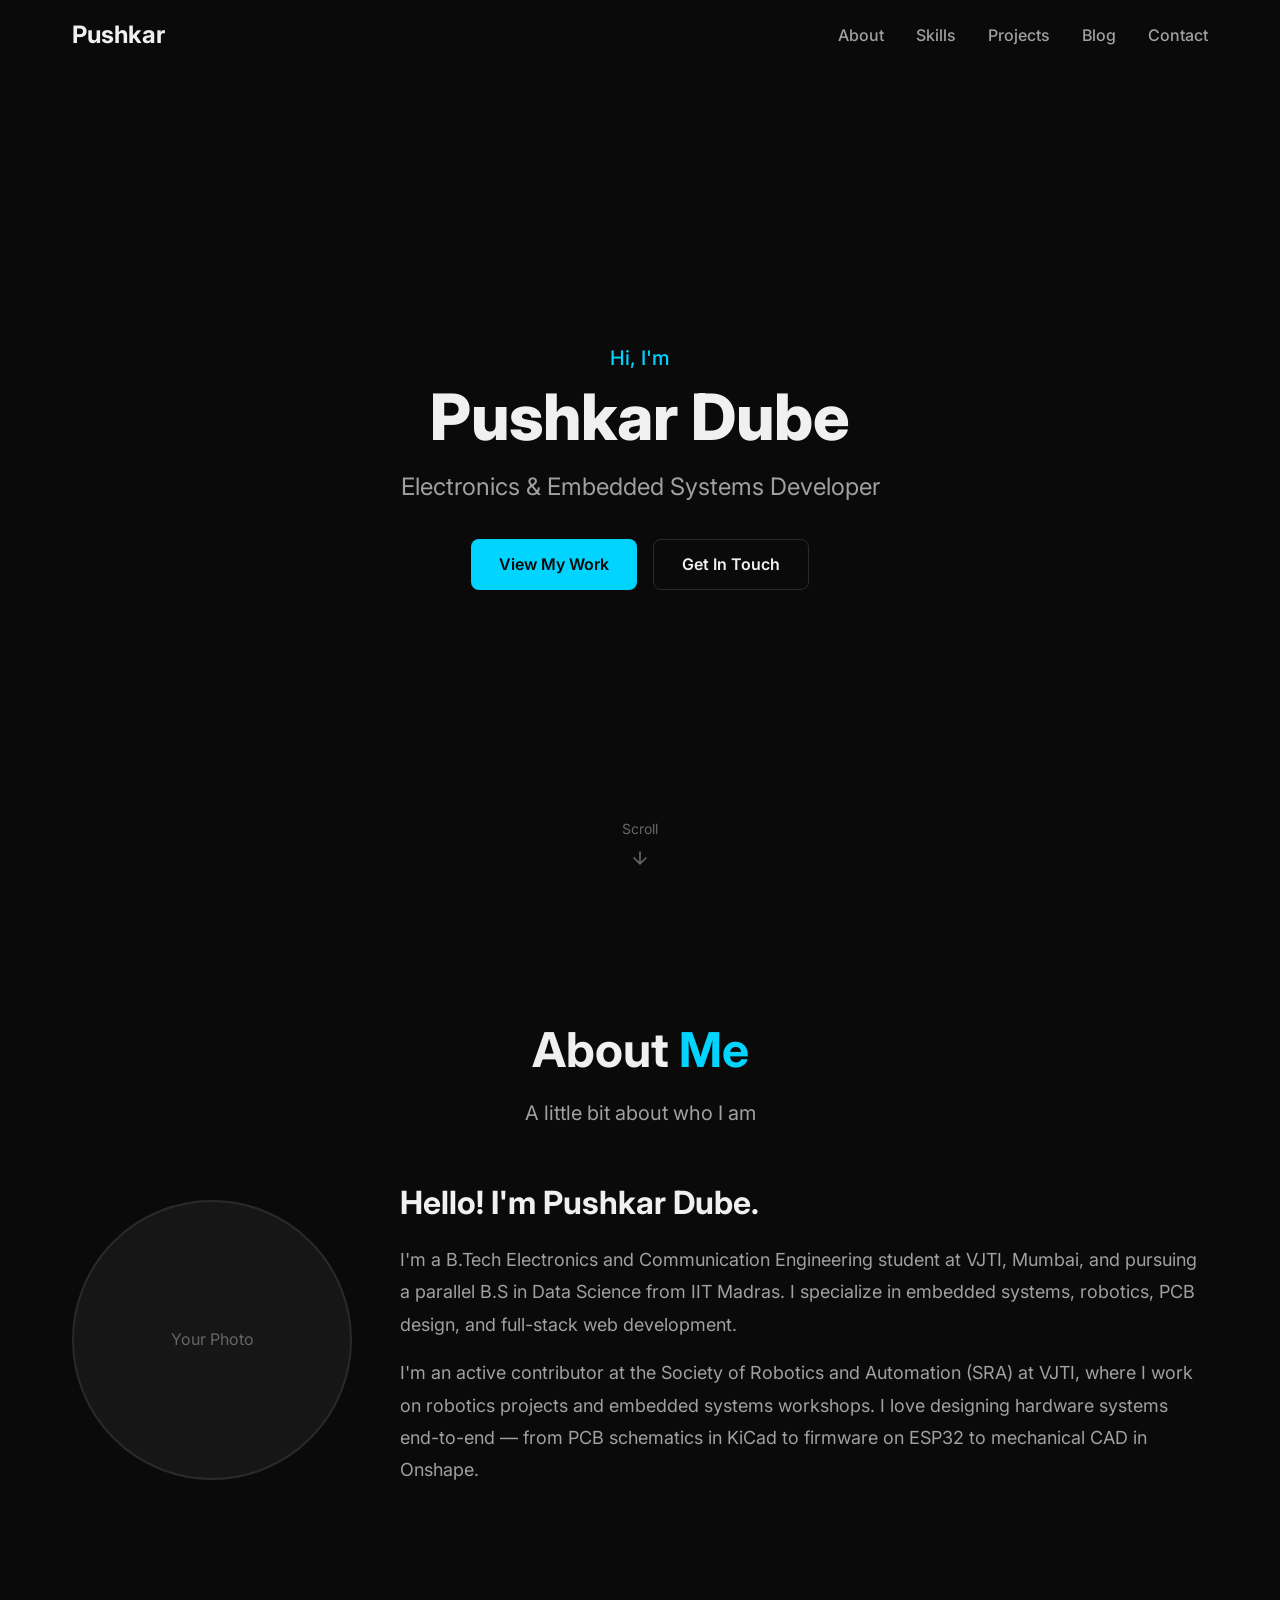
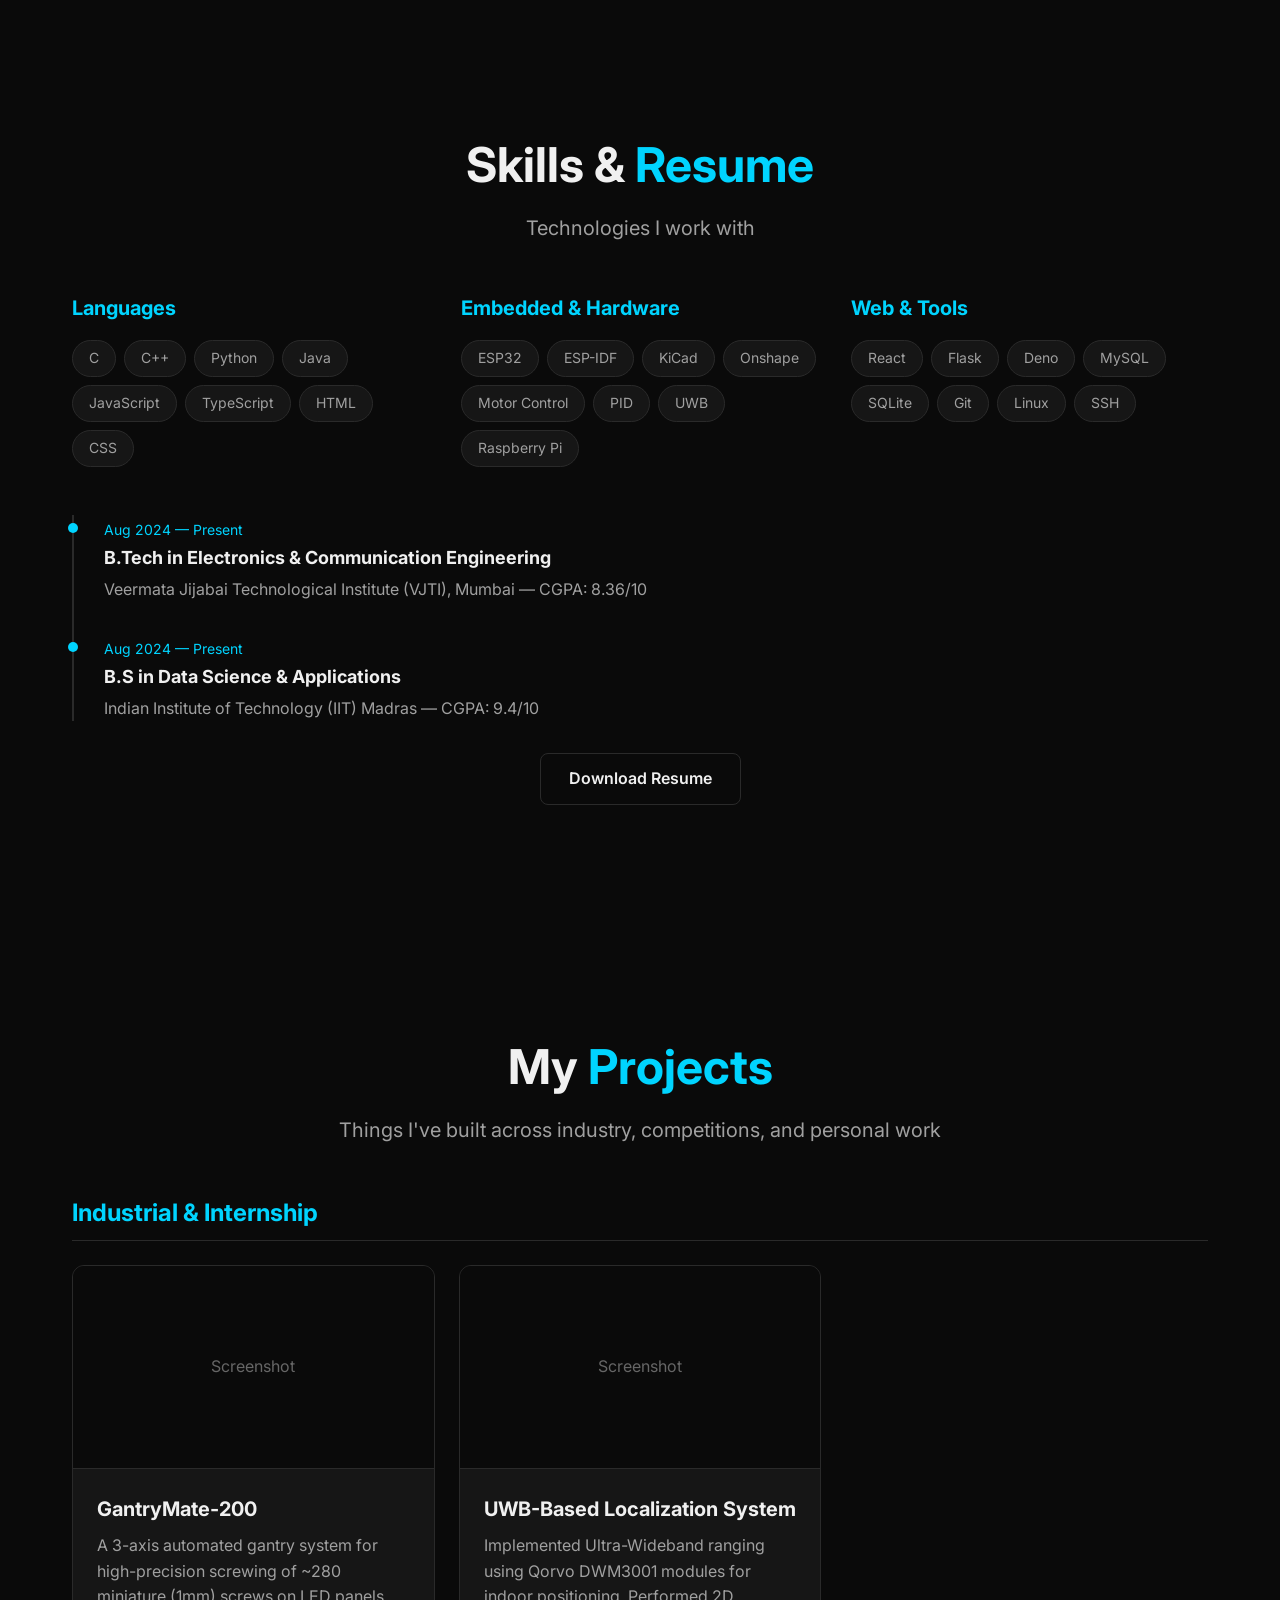
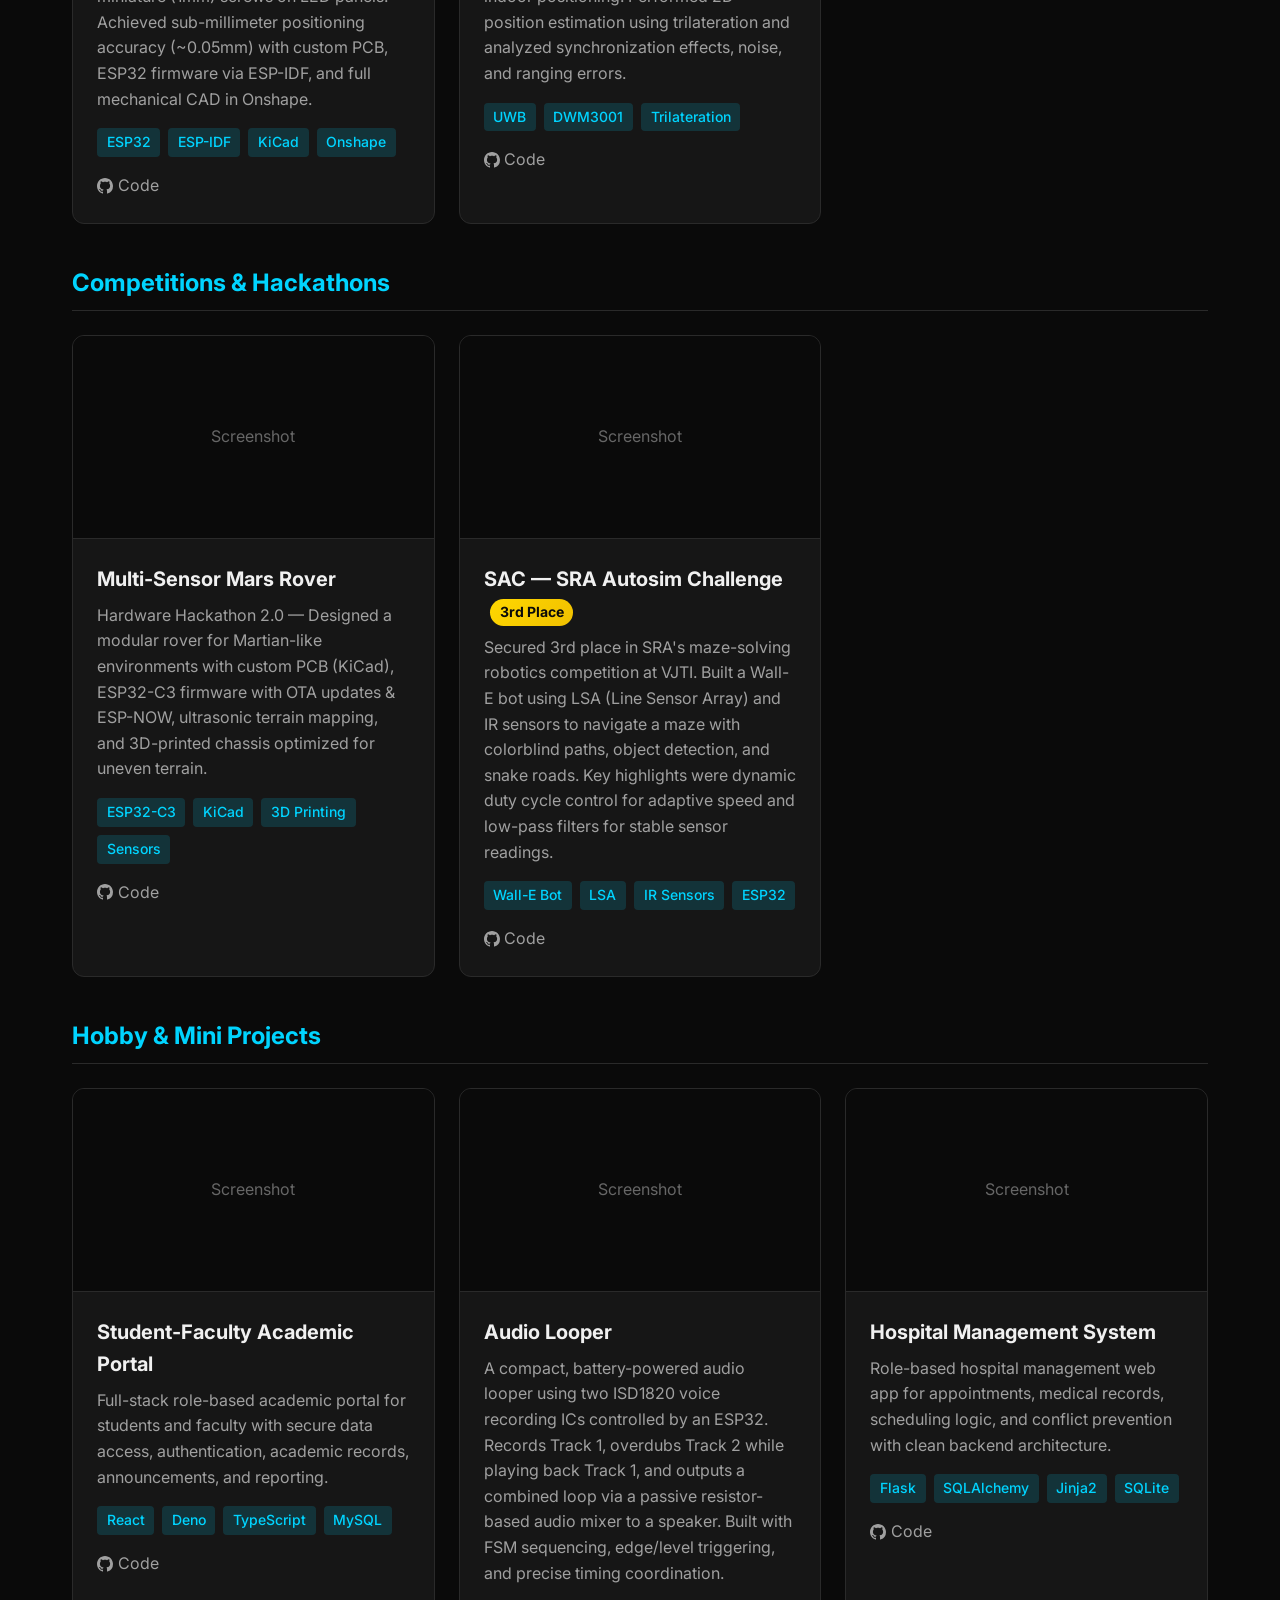
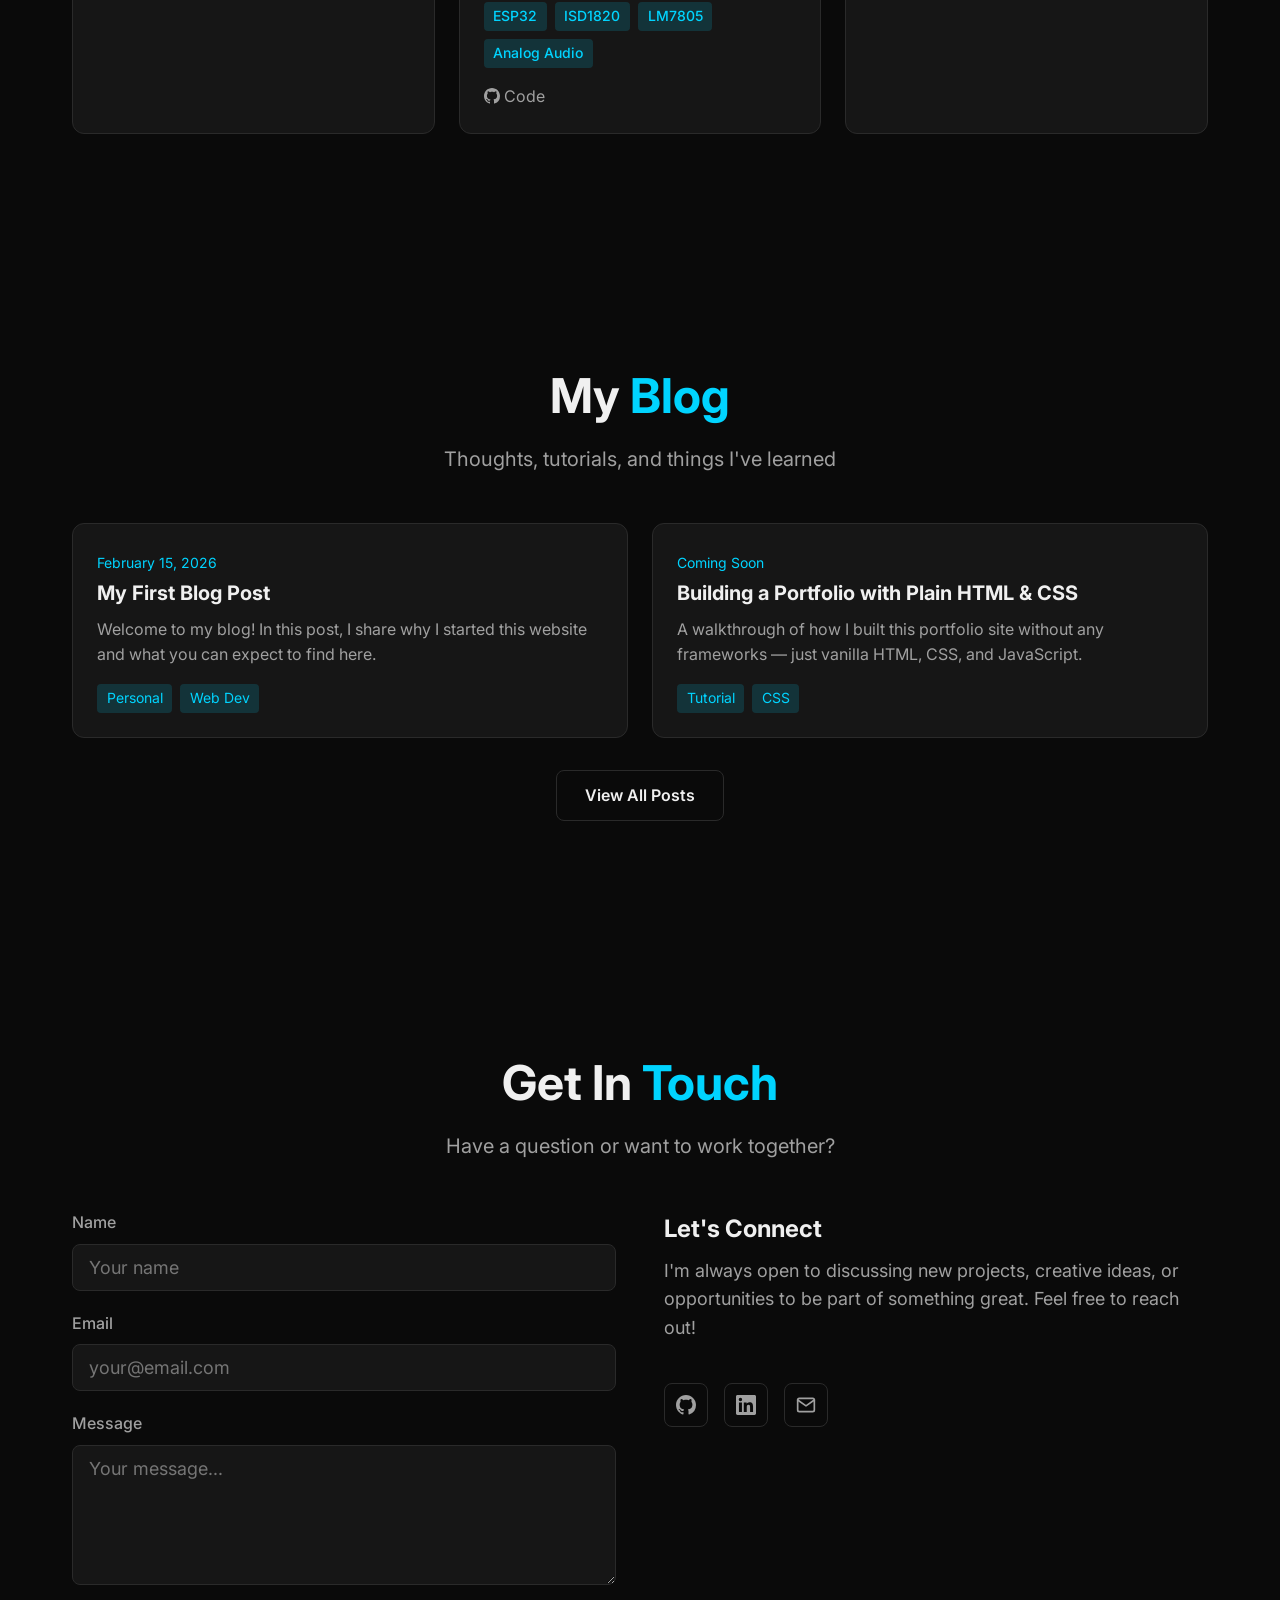
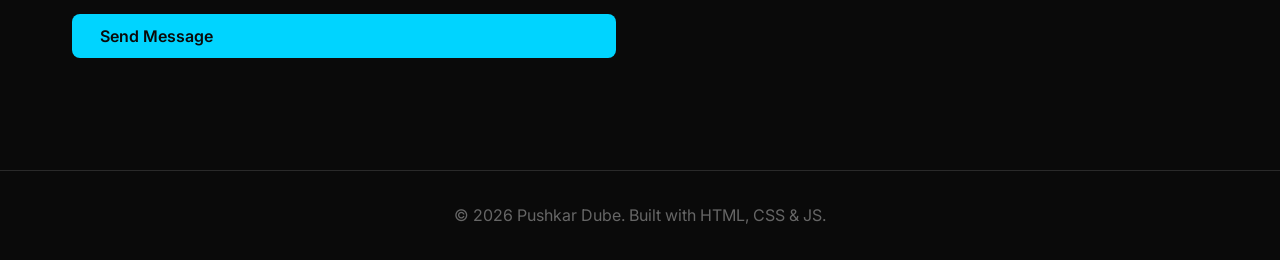
==== index.html @ fcf0ca76 "Add portfolio website with real CV data, projects, and blog Built a dark-themed, responsive single-p" ====
<!DOCTYPE html>
<html lang="en">
<head>
  <meta charset="UTF-8">
  <meta name="viewport" content="width=device-width, initial-scale=1.0">
  <title>Pushkar Dube — Electronics &amp; Embedded Systems Developer</title>
  <meta name="description" content="Portfolio of Pushkar Dube — B.Tech ECE student at VJTI Mumbai, specializing in embedded systems, robotics, PCB design, and full-stack web development.">

  <!-- Open Graph -->
  <meta property="og:title" content="Pushkar Dube — Electronics &amp; Embedded Systems Developer">
  <meta property="og:description" content="Portfolio of Pushkar Dube — B.Tech ECE student at VJTI Mumbai, specializing in embedded systems, robotics, PCB design, and full-stack web development.">
  <meta property="og:type" content="website">
  <meta property="og:url" content="https://pushkar.github.io">

  <!-- Twitter Card -->
  <meta name="twitter:card" content="summary_large_image">
  <meta name="twitter:title" content="Pushkar Dube — Electronics &amp; Embedded Systems Developer">
  <meta name="twitter:description" content="Portfolio of Pushkar Dube — B.Tech ECE student at VJTI Mumbai, specializing in embedded systems, robotics, PCB design, and full-stack web development.">

  <!-- Google Fonts -->
  <link rel="preconnect" href="https://fonts.googleapis.com">
  <link rel="preconnect" href="https://fonts.gstatic.com" crossorigin>
  <link href="https://fonts.googleapis.com/css2?family=Inter:wght@400;500;600;700;800&display=swap" rel="stylesheet">

  <link rel="stylesheet" href="css/style.css">
</head>
<body>
  <!-- Skip link -->
  <a href="#main" class="skip-link">Skip to main content</a>

  <!-- Navbar -->
  <nav class="navbar" role="navigation" aria-label="Main navigation">
    <div class="container">
      <a href="#" class="nav-logo">Pushkar</a>
      <button class="nav-toggle" aria-expanded="false" aria-controls="nav-menu" aria-label="Toggle navigation menu">
        <span></span>
        <span></span>
        <span></span>
      </button>
      <ul class="nav-links" id="nav-menu" role="list">
        <li><a href="#about">About</a></li>
        <li><a href="#skills">Skills</a></li>
        <li><a href="#projects">Projects</a></li>
        <li><a href="#blog">Blog</a></li>
        <li><a href="#contact">Contact</a></li>
      </ul>
    </div>
  </nav>

  <main id="main">
    <!-- Hero -->
    <section class="hero" id="hero">
      <div class="container">
        <div class="hero-content">
          <p class="hero-greeting">Hi, I'm</p>
          <h1 class="hero-name">Pushkar Dube</h1>
          <p class="hero-tagline">Electronics &amp; Embedded Systems Developer</p>
          <div class="hero-cta">
            <a href="#projects" class="btn btn-primary">View My Work</a>
            <a href="#contact" class="btn btn-secondary">Get In Touch</a>
          </div>
        </div>
      </div>
      <div class="scroll-indicator" aria-hidden="true">
        <span>Scroll</span>
        <svg xmlns="http://www.w3.org/2000/svg" viewBox="0 0 24 24" fill="none" stroke="currentColor" stroke-width="2" stroke-linecap="round" stroke-linejoin="round">
          <path d="M12 5v14M19 12l-7 7-7-7"/>
        </svg>
      </div>
    </section>

    <!-- About -->
    <section class="section" id="about">
      <div class="container">
        <div class="section-header reveal">
          <h2 class="section-title">About <span class="accent-text">Me</span></h2>
          <p class="section-subtitle">A little bit about who I am</p>
        </div>
        <div class="about-grid reveal">
          <div class="about-image">
            <span>Your Photo</span>
          </div>
          <div class="about-text">
            <h3>Hello! I'm Pushkar Dube.</h3>
            <p>
              I'm a B.Tech Electronics and Communication Engineering student at VJTI, Mumbai,
              and pursuing a parallel B.S in Data Science from IIT Madras. I specialize in
              embedded systems, robotics, PCB design, and full-stack web development.
            </p>
            <p>
              I'm an active contributor at the Society of Robotics and Automation (SRA) at VJTI,
              where I work on robotics projects and embedded systems workshops.
              I love designing hardware systems end-to-end — from PCB schematics in KiCad to
              firmware on ESP32 to mechanical CAD in Onshape.
            </p>
          </div>
        </div>
      </div>
    </section>

    <!-- Skills & Resume -->
    <section class="section" id="skills">
      <div class="container">
        <div class="section-header reveal">
          <h2 class="section-title">Skills & <span class="accent-text">Resume</span></h2>
          <p class="section-subtitle">Technologies I work with</p>
        </div>
        <div class="skills-grid reveal">
          <div class="skill-category">
            <h3>Languages</h3>
            <div class="skill-tags">
              <span class="skill-tag">C</span>
              <span class="skill-tag">C++</span>
              <span class="skill-tag">Python</span>
              <span class="skill-tag">Java</span>
              <span class="skill-tag">JavaScript</span>
              <span class="skill-tag">TypeScript</span>
              <span class="skill-tag">HTML</span>
              <span class="skill-tag">CSS</span>
            </div>
          </div>
          <div class="skill-category">
            <h3>Embedded &amp; Hardware</h3>
            <div class="skill-tags">
              <span class="skill-tag">ESP32</span>
              <span class="skill-tag">ESP-IDF</span>
              <span class="skill-tag">KiCad</span>
              <span class="skill-tag">Onshape</span>
              <span class="skill-tag">Motor Control</span>
              <span class="skill-tag">PID</span>
              <span class="skill-tag">UWB</span>
              <span class="skill-tag">Raspberry Pi</span>
            </div>
          </div>
          <div class="skill-category">
            <h3>Web &amp; Tools</h3>
            <div class="skill-tags">
              <span class="skill-tag">React</span>
              <span class="skill-tag">Flask</span>
              <span class="skill-tag">Deno</span>
              <span class="skill-tag">MySQL</span>
              <span class="skill-tag">SQLite</span>
              <span class="skill-tag">Git</span>
              <span class="skill-tag">Linux</span>
              <span class="skill-tag">SSH</span>
            </div>
          </div>
        </div>

        <!-- Education Timeline -->
        <div class="timeline reveal">
          <div class="timeline-item">
            <span class="timeline-date">Aug 2024 — Present</span>
            <h4>B.Tech in Electronics &amp; Communication Engineering</h4>
            <p>Veermata Jijabai Technological Institute (VJTI), Mumbai — CGPA: 8.36/10</p>
          </div>
          <div class="timeline-item">
            <span class="timeline-date">Aug 2024 — Present</span>
            <h4>B.S in Data Science &amp; Applications</h4>
            <p>Indian Institute of Technology (IIT) Madras — CGPA: 9.4/10</p>
          </div>
        </div>

        <div class="resume-link reveal">
          <a href="#" class="btn btn-secondary">Download Resume</a>
        </div>
      </div>
    </section>

    <!-- Projects -->
    <section class="section" id="projects">
      <div class="container">
        <div class="section-header reveal">
          <h2 class="section-title">My <span class="accent-text">Projects</span></h2>
          <p class="section-subtitle">Things I've built across industry, competitions, and personal work</p>
        </div>

        <!-- Industrial / Internship -->
        <h3 class="projects-category-title reveal">Industrial &amp; Internship</h3>
        <div class="projects-grid">
          <article class="project-card reveal">
            <div class="project-image">
              <span>Screenshot</span>
            </div>
            <div class="project-info">
              <h3>GantryMate-200</h3>
              <p>A 3-axis automated gantry system for high-precision screwing of ~280 miniature (1mm) screws on LED panels. Achieved sub-millimeter positioning accuracy (~0.05mm) with custom PCB, ESP32 firmware via ESP-IDF, and full mechanical CAD in Onshape.</p>
              <div class="project-tech">
                <span>ESP32</span>
                <span>ESP-IDF</span>
                <span>KiCad</span>
                <span>Onshape</span>
              </div>
              <div class="project-links">
                <a href="https://github.com/pushkardube" target="_blank" rel="noopener noreferrer">
                  <svg xmlns="http://www.w3.org/2000/svg" viewBox="0 0 24 24" fill="currentColor"><path d="M12 0C5.37 0 0 5.37 0 12c0 5.31 3.435 9.795 8.205 11.385.6.105.825-.255.825-.57 0-.285-.015-1.23-.015-2.235-3.015.555-3.795-.735-4.035-1.41-.135-.345-.72-1.41-1.23-1.695-.42-.225-1.02-.78-.015-.795.945-.015 1.62.87 1.845 1.23 1.08 1.815 2.805 1.305 3.495.99.105-.78.42-1.305.765-1.605-2.67-.3-5.46-1.335-5.46-5.925 0-1.305.465-2.385 1.23-3.225-.12-.3-.54-1.53.12-3.18 0 0 1.005-.315 3.3 1.23.96-.27 1.98-.405 3-.405s2.04.135 3 .405c2.295-1.56 3.3-1.23 3.3-1.23.66 1.65.24 2.88.12 3.18.765.84 1.23 1.905 1.23 3.225 0 4.605-2.805 5.625-5.475 5.925.435.375.81 1.095.81 2.22 0 1.605-.015 2.895-.015 3.3 0 .315.225.69.825.57A12.02 12.02 0 0024 12c0-6.63-5.37-12-12-12z"/></svg>
                  Code
                </a>
              </div>
            </div>
          </article>

          <article class="project-card reveal">
            <div class="project-image">
              <span>Screenshot</span>
            </div>
            <div class="project-info">
              <h3>UWB-Based Localization System</h3>
              <p>Implemented Ultra-Wideband ranging using Qorvo DWM3001 modules for indoor positioning. Performed 2D position estimation using trilateration and analyzed synchronization effects, noise, and ranging errors.</p>
              <div class="project-tech">
                <span>UWB</span>
                <span>DWM3001</span>
                <span>Trilateration</span>
              </div>
              <div class="project-links">
                <a href="https://github.com/pushkardube" target="_blank" rel="noopener noreferrer">
                  <svg xmlns="http://www.w3.org/2000/svg" viewBox="0 0 24 24" fill="currentColor"><path d="M12 0C5.37 0 0 5.37 0 12c0 5.31 3.435 9.795 8.205 11.385.6.105.825-.255.825-.57 0-.285-.015-1.23-.015-2.235-3.015.555-3.795-.735-4.035-1.41-.135-.345-.72-1.41-1.23-1.695-.42-.225-1.02-.78-.015-.795.945-.015 1.62.87 1.845 1.23 1.08 1.815 2.805 1.305 3.495.99.105-.78.42-1.305.765-1.605-2.67-.3-5.46-1.335-5.46-5.925 0-1.305.465-2.385 1.23-3.225-.12-.3-.54-1.53.12-3.18 0 0 1.005-.315 3.3 1.23.96-.27 1.98-.405 3-.405s2.04.135 3 .405c2.295-1.56 3.3-1.23 3.3-1.23.66 1.65.24 2.88.12 3.18.765.84 1.23 1.905 1.23 3.225 0 4.605-2.805 5.625-5.475 5.925.435.375.81 1.095.81 2.22 0 1.605-.015 2.895-.015 3.3 0 .315.225.69.825.57A12.02 12.02 0 0024 12c0-6.63-5.37-12-12-12z"/></svg>
                  Code
                </a>
              </div>
            </div>
          </article>
        </div>

        <!-- Competitions & Hackathons -->
        <h3 class="projects-category-title reveal">Competitions &amp; Hackathons</h3>
        <div class="projects-grid">
          <article class="project-card reveal">
            <div class="project-image">
              <span>Screenshot</span>
            </div>
            <div class="project-info">
              <h3>Multi-Sensor Mars Rover</h3>
              <p>Hardware Hackathon 2.0 — Designed a modular rover for Martian-like environments with custom PCB (KiCad), ESP32-C3 firmware with OTA updates &amp; ESP-NOW, ultrasonic terrain mapping, and 3D-printed chassis optimized for uneven terrain.</p>
              <div class="project-tech">
                <span>ESP32-C3</span>
                <span>KiCad</span>
                <span>3D Printing</span>
                <span>Sensors</span>
              </div>
              <div class="project-links">
                <a href="https://github.com/pushkardube" target="_blank" rel="noopener noreferrer">
                  <svg xmlns="http://www.w3.org/2000/svg" viewBox="0 0 24 24" fill="currentColor"><path d="M12 0C5.37 0 0 5.37 0 12c0 5.31 3.435 9.795 8.205 11.385.6.105.825-.255.825-.57 0-.285-.015-1.23-.015-2.235-3.015.555-3.795-.735-4.035-1.41-.135-.345-.72-1.41-1.23-1.695-.42-.225-1.02-.78-.015-.795.945-.015 1.62.87 1.845 1.23 1.08 1.815 2.805 1.305 3.495.99.105-.78.42-1.305.765-1.605-2.67-.3-5.46-1.335-5.46-5.925 0-1.305.465-2.385 1.23-3.225-.12-.3-.54-1.53.12-3.18 0 0 1.005-.315 3.3 1.23.96-.27 1.98-.405 3-.405s2.04.135 3 .405c2.295-1.56 3.3-1.23 3.3-1.23.66 1.65.24 2.88.12 3.18.765.84 1.23 1.905 1.23 3.225 0 4.605-2.805 5.625-5.475 5.925.435.375.81 1.095.81 2.22 0 1.605-.015 2.895-.015 3.3 0 .315.225.69.825.57A12.02 12.02 0 0024 12c0-6.63-5.37-12-12-12z"/></svg>
                  Code
                </a>
              </div>
            </div>
          </article>

          <article class="project-card reveal">
            <div class="project-image">
              <span>Screenshot</span>
            </div>
            <div class="project-info">
              <h3>SAC — SRA Autosim Challenge <span class="project-badge">3rd Place</span></h3>
              <p>Secured 3rd place in SRA's maze-solving robotics competition at VJTI. Built a Wall-E bot using LSA (Line Sensor Array) and IR sensors to navigate a maze with colorblind paths, object detection, and snake roads. Key highlights were dynamic duty cycle control for adaptive speed and low-pass filters for stable sensor readings.</p>
              <div class="project-tech">
                <span>Wall-E Bot</span>
                <span>LSA</span>
                <span>IR Sensors</span>
                <span>ESP32</span>
              </div>
              <div class="project-links">
                <a href="https://github.com/pushkardube" target="_blank" rel="noopener noreferrer">
                  <svg xmlns="http://www.w3.org/2000/svg" viewBox="0 0 24 24" fill="currentColor"><path d="M12 0C5.37 0 0 5.37 0 12c0 5.31 3.435 9.795 8.205 11.385.6.105.825-.255.825-.57 0-.285-.015-1.23-.015-2.235-3.015.555-3.795-.735-4.035-1.41-.135-.345-.72-1.41-1.23-1.695-.42-.225-1.02-.78-.015-.795.945-.015 1.62.87 1.845 1.23 1.08 1.815 2.805 1.305 3.495.99.105-.78.42-1.305.765-1.605-2.67-.3-5.46-1.335-5.46-5.925 0-1.305.465-2.385 1.23-3.225-.12-.3-.54-1.53.12-3.18 0 0 1.005-.315 3.3 1.23.96-.27 1.98-.405 3-.405s2.04.135 3 .405c2.295-1.56 3.3-1.23 3.3-1.23.66 1.65.24 2.88.12 3.18.765.84 1.23 1.905 1.23 3.225 0 4.605-2.805 5.625-5.475 5.925.435.375.81 1.095.81 2.22 0 1.605-.015 2.895-.015 3.3 0 .315.225.69.825.57A12.02 12.02 0 0024 12c0-6.63-5.37-12-12-12z"/></svg>
                  Code
                </a>
              </div>
            </div>
          </article>
        </div>

        <!-- Hobby & Personal Projects -->
        <h3 class="projects-category-title reveal">Hobby &amp; Mini Projects</h3>
        <div class="projects-grid">
          <article class="project-card reveal">
            <div class="project-image">
              <span>Screenshot</span>
            </div>
            <div class="project-info">
              <h3>Student-Faculty Academic Portal</h3>
              <p>Full-stack role-based academic portal for students and faculty with secure data access, authentication, academic records, announcements, and reporting.</p>
              <div class="project-tech">
                <span>React</span>
                <span>Deno</span>
                <span>TypeScript</span>
                <span>MySQL</span>
              </div>
              <div class="project-links">
                <a href="https://github.com/pushkardube" target="_blank" rel="noopener noreferrer">
                  <svg xmlns="http://www.w3.org/2000/svg" viewBox="0 0 24 24" fill="currentColor"><path d="M12 0C5.37 0 0 5.37 0 12c0 5.31 3.435 9.795 8.205 11.385.6.105.825-.255.825-.57 0-.285-.015-1.23-.015-2.235-3.015.555-3.795-.735-4.035-1.41-.135-.345-.72-1.41-1.23-1.695-.42-.225-1.02-.78-.015-.795.945-.015 1.62.87 1.845 1.23 1.08 1.815 2.805 1.305 3.495.99.105-.78.42-1.305.765-1.605-2.67-.3-5.46-1.335-5.46-5.925 0-1.305.465-2.385 1.23-3.225-.12-.3-.54-1.53.12-3.18 0 0 1.005-.315 3.3 1.23.96-.27 1.98-.405 3-.405s2.04.135 3 .405c2.295-1.56 3.3-1.23 3.3-1.23.66 1.65.24 2.88.12 3.18.765.84 1.23 1.905 1.23 3.225 0 4.605-2.805 5.625-5.475 5.925.435.375.81 1.095.81 2.22 0 1.605-.015 2.895-.015 3.3 0 .315.225.69.825.57A12.02 12.02 0 0024 12c0-6.63-5.37-12-12-12z"/></svg>
                  Code
                </a>
              </div>
            </div>
          </article>

          <article class="project-card reveal">
            <div class="project-image">
              <span>Screenshot</span>
            </div>
            <div class="project-info">
              <h3>Audio Looper</h3>
              <p>A compact, battery-powered audio looper using two ISD1820 voice recording ICs controlled by an ESP32. Records Track 1, overdubs Track 2 while playing back Track 1, and outputs a combined loop via a passive resistor-based audio mixer to a speaker. Built with FSM sequencing, edge/level triggering, and precise timing coordination.</p>
              <div class="project-tech">
                <span>ESP32</span>
                <span>ISD1820</span>
                <span>LM7805</span>
                <span>Analog Audio</span>
              </div>
              <div class="project-links">
                <a href="https://github.com/pushkardube" target="_blank" rel="noopener noreferrer">
                  <svg xmlns="http://www.w3.org/2000/svg" viewBox="0 0 24 24" fill="currentColor"><path d="M12 0C5.37 0 0 5.37 0 12c0 5.31 3.435 9.795 8.205 11.385.6.105.825-.255.825-.57 0-.285-.015-1.23-.015-2.235-3.015.555-3.795-.735-4.035-1.41-.135-.345-.72-1.41-1.23-1.695-.42-.225-1.02-.78-.015-.795.945-.015 1.62.87 1.845 1.23 1.08 1.815 2.805 1.305 3.495.99.105-.78.42-1.305.765-1.605-2.67-.3-5.46-1.335-5.46-5.925 0-1.305.465-2.385 1.23-3.225-.12-.3-.54-1.53.12-3.18 0 0 1.005-.315 3.3 1.23.96-.27 1.98-.405 3-.405s2.04.135 3 .405c2.295-1.56 3.3-1.23 3.3-1.23.66 1.65.24 2.88.12 3.18.765.84 1.23 1.905 1.23 3.225 0 4.605-2.805 5.625-5.475 5.925.435.375.81 1.095.81 2.22 0 1.605-.015 2.895-.015 3.3 0 .315.225.69.825.57A12.02 12.02 0 0024 12c0-6.63-5.37-12-12-12z"/></svg>
                  Code
                </a>
              </div>
            </div>
          </article>

          <article class="project-card reveal">
            <div class="project-image">
              <span>Screenshot</span>
            </div>
            <div class="project-info">
              <h3>Hospital Management System</h3>
              <p>Role-based hospital management web app for appointments, medical records, scheduling logic, and conflict prevention with clean backend architecture.</p>
              <div class="project-tech">
                <span>Flask</span>
                <span>SQLAlchemy</span>
                <span>Jinja2</span>
                <span>SQLite</span>
              </div>
              <div class="project-links">
                <a href="https://github.com/pushkardube" target="_blank" rel="noopener noreferrer">
                  <svg xmlns="http://www.w3.org/2000/svg" viewBox="0 0 24 24" fill="currentColor"><path d="M12 0C5.37 0 0 5.37 0 12c0 5.31 3.435 9.795 8.205 11.385.6.105.825-.255.825-.57 0-.285-.015-1.23-.015-2.235-3.015.555-3.795-.735-4.035-1.41-.135-.345-.72-1.41-1.23-1.695-.42-.225-1.02-.78-.015-.795.945-.015 1.62.87 1.845 1.23 1.08 1.815 2.805 1.305 3.495.99.105-.78.42-1.305.765-1.605-2.67-.3-5.46-1.335-5.46-5.925 0-1.305.465-2.385 1.23-3.225-.12-.3-.54-1.53.12-3.18 0 0 1.005-.315 3.3 1.23.96-.27 1.98-.405 3-.405s2.04.135 3 .405c2.295-1.56 3.3-1.23 3.3-1.23.66 1.65.24 2.88.12 3.18.765.84 1.23 1.905 1.23 3.225 0 4.605-2.805 5.625-5.475 5.925.435.375.81 1.095.81 2.22 0 1.605-.015 2.895-.015 3.3 0 .315.225.69.825.57A12.02 12.02 0 0024 12c0-6.63-5.37-12-12-12z"/></svg>
                  Code
                </a>
              </div>
            </div>
          </article>
        </div>
      </div>
    </section>

    <!-- Blog -->
    <section class="section" id="blog">
      <div class="container">
        <div class="section-header reveal">
          <h2 class="section-title">My <span class="accent-text">Blog</span></h2>
          <p class="section-subtitle">Thoughts, tutorials, and things I've learned</p>
        </div>
        <div class="blog-grid">
          <article class="blog-card reveal">
            <span class="blog-card-date">February 15, 2026</span>
            <h3><a href="blog/posts/my-first-post.html">My First Blog Post</a></h3>
            <p>Welcome to my blog! In this post, I share why I started this website and what you can expect to find here.</p>
            <div class="blog-card-tags">
              <span>Personal</span>
              <span>Web Dev</span>
            </div>
          </article>
          <article class="blog-card reveal">
            <span class="blog-card-date">Coming Soon</span>
            <h3><a href="#">Building a Portfolio with Plain HTML & CSS</a></h3>
            <p>A walkthrough of how I built this portfolio site without any frameworks — just vanilla HTML, CSS, and JavaScript.</p>
            <div class="blog-card-tags">
              <span>Tutorial</span>
              <span>CSS</span>
            </div>
          </article>
        </div>
        <div class="blog-view-all reveal">
          <a href="blog/index.html" class="btn btn-secondary">View All Posts</a>
        </div>
      </div>
    </section>

    <!-- Contact -->
    <section class="section" id="contact">
      <div class="container">
        <div class="section-header reveal">
          <h2 class="section-title">Get In <span class="accent-text">Touch</span></h2>
          <p class="section-subtitle">Have a question or want to work together?</p>
        </div>
        <div class="contact-grid">
          <form class="contact-form reveal" action="https://formspree.io/f/YOUR_FORM_ID" method="POST">
            <div class="form-group">
              <label for="name">Name</label>
              <input type="text" id="name" name="name" required placeholder="Your name">
            </div>
            <div class="form-group">
              <label for="email">Email</label>
              <input type="email" id="email" name="email" required placeholder="your@email.com">
            </div>
            <div class="form-group">
              <label for="message">Message</label>
              <textarea id="message" name="message" required placeholder="Your message..."></textarea>
            </div>
            <button type="submit" class="btn btn-primary">Send Message</button>
          </form>
          <div class="contact-info reveal">
            <div>
              <h3>Let's Connect</h3>
              <p>
                I'm always open to discussing new projects, creative ideas,
                or opportunities to be part of something great. Feel free to reach out!
              </p>
            </div>
            <div class="social-links">
              <a href="https://github.com/pushkardube" target="_blank" rel="noopener noreferrer" class="social-link" aria-label="GitHub">
                <svg xmlns="http://www.w3.org/2000/svg" viewBox="0 0 24 24" fill="currentColor"><path d="M12 0C5.37 0 0 5.37 0 12c0 5.31 3.435 9.795 8.205 11.385.6.105.825-.255.825-.57 0-.285-.015-1.23-.015-2.235-3.015.555-3.795-.735-4.035-1.41-.135-.345-.72-1.41-1.23-1.695-.42-.225-1.02-.78-.015-.795.945-.015 1.62.87 1.845 1.23 1.08 1.815 2.805 1.305 3.495.99.105-.78.42-1.305.765-1.605-2.67-.3-5.46-1.335-5.46-5.925 0-1.305.465-2.385 1.23-3.225-.12-.3-.54-1.53.12-3.18 0 0 1.005-.315 3.3 1.23.96-.27 1.98-.405 3-.405s2.04.135 3 .405c2.295-1.56 3.3-1.23 3.3-1.23.66 1.65.24 2.88.12 3.18.765.84 1.23 1.905 1.23 3.225 0 4.605-2.805 5.625-5.475 5.925.435.375.81 1.095.81 2.22 0 1.605-.015 2.895-.015 3.3 0 .315.225.69.825.57A12.02 12.02 0 0024 12c0-6.63-5.37-12-12-12z"/></svg>
              </a>
              <a href="https://linkedin.com/in/pushkar" target="_blank" rel="noopener noreferrer" class="social-link" aria-label="LinkedIn">
                <svg xmlns="http://www.w3.org/2000/svg" viewBox="0 0 24 24" fill="currentColor"><path d="M20.447 20.452h-3.554v-5.569c0-1.328-.027-3.037-1.852-3.037-1.853 0-2.136 1.445-2.136 2.939v5.667H9.351V9h3.414v1.561h.046c.477-.9 1.637-1.85 3.37-1.85 3.601 0 4.267 2.37 4.267 5.455v6.286zM5.337 7.433a2.062 2.062 0 01-2.063-2.065 2.064 2.064 0 112.063 2.065zm1.782 13.019H3.555V9h3.564v11.452zM22.225 0H1.771C.792 0 0 .774 0 1.729v20.542C0 23.227.792 24 1.771 24h20.451C23.2 24 24 23.227 24 22.271V1.729C24 .774 23.2 0 22.222 0h.003z"/></svg>
              </a>
              <a href="mailto:ppdube_b24@et.vjti.ac.in" class="social-link" aria-label="Email">
                <svg xmlns="http://www.w3.org/2000/svg" viewBox="0 0 24 24" fill="none" stroke="currentColor" stroke-width="2" stroke-linecap="round" stroke-linejoin="round"><path d="M4 4h16c1.1 0 2 .9 2 2v12c0 1.1-.9 2-2 2H4c-1.1 0-2-.9-2-2V6c0-1.1.9-2 2-2z"/><polyline points="22,6 12,13 2,6"/></svg>
              </a>
            </div>
          </div>
        </div>
      </div>
    </section>
  </main>

  <!-- Footer -->
  <footer class="footer">
    <div class="container">
      <p>&copy; 2026 Pushkar Dube. Built with HTML, CSS & JS.</p>
    </div>
  </footer>

  <script src="js/main.js"></script>
</body>
</html>
---- css/style.css ----
/* ============================================
   CSS Custom Properties
   ============================================ */
:root {
  /* Colors */
  --bg-primary: #0a0a0a;
  --bg-card: #161616;
  --bg-card-hover: #1a1a1a;
  --border-color: #2a2a2a;
  --accent: #00d4ff;
  --accent-hover: #00b8e6;
  --accent-glow: rgba(0, 212, 255, 0.15);
  --text-primary: #f0f0f0;
  --text-secondary: #a0a0a0;
  --text-muted: #666;

  /* Typography */
  --font-family: 'Inter', -apple-system, BlinkMacSystemFont, 'Segoe UI', Roboto, sans-serif;
  --font-size-xs: clamp(0.75rem, 0.7rem + 0.25vw, 0.875rem);
  --font-size-sm: clamp(0.875rem, 0.8rem + 0.35vw, 1rem);
  --font-size-base: clamp(1rem, 0.95rem + 0.25vw, 1.125rem);
  --font-size-lg: clamp(1.125rem, 1rem + 0.5vw, 1.25rem);
  --font-size-xl: clamp(1.25rem, 1.1rem + 0.75vw, 1.5rem);
  --font-size-2xl: clamp(1.5rem, 1.2rem + 1.5vw, 2rem);
  --font-size-3xl: clamp(2rem, 1.5rem + 2.5vw, 3rem);
  --font-size-4xl: clamp(2.5rem, 1.8rem + 3.5vw, 4rem);

  /* Spacing */
  --section-padding: clamp(4rem, 3rem + 5vw, 8rem);
  --container-max: 1200px;
  --container-padding: clamp(1rem, 0.5rem + 2vw, 2rem);

  /* Effects */
  --border-radius: 8px;
  --border-radius-lg: 12px;
  --transition: 0.3s ease;
  --shadow-card: 0 4px 20px rgba(0, 0, 0, 0.3);
  --shadow-card-hover: 0 8px 30px rgba(0, 0, 0, 0.5);
}

/* ============================================
   Reset & Base
   ============================================ */
*,
*::before,
*::after {
  margin: 0;
  padding: 0;
  box-sizing: border-box;
}

html {
  scroll-behavior: smooth;
  scroll-padding-top: 80px;
}

body {
  font-family: var(--font-family);
  font-size: var(--font-size-base);
  line-height: 1.6;
  color: var(--text-primary);
  background-color: var(--bg-primary);
  -webkit-font-smoothing: antialiased;
  -moz-osx-font-smoothing: grayscale;
}

img {
  max-width: 100%;
  height: auto;
  display: block;
}

a {
  color: var(--accent);
  text-decoration: none;
  transition: color var(--transition);
}

a:hover {
  color: var(--accent-hover);
}

ul,
ol {
  list-style: none;
}

button {
  font-family: inherit;
  cursor: pointer;
  border: none;
  background: none;
}

/* ============================================
   Accessibility
   ============================================ */
.skip-link {
  position: absolute;
  top: -100%;
  left: 1rem;
  padding: 0.75rem 1.5rem;
  background: var(--accent);
  color: var(--bg-primary);
  font-weight: 600;
  border-radius: var(--border-radius);
  z-index: 1000;
  transition: top var(--transition);
}

.skip-link:focus {
  top: 1rem;
}

:focus-visible {
  outline: 2px solid var(--accent);
  outline-offset: 2px;
}

/* Reduced motion */
@media (prefers-reduced-motion: reduce) {
  *,
  *::before,
  *::after {
    animation-duration: 0.01ms !important;
    animation-iteration-count: 1 !important;
    transition-duration: 0.01ms !important;
    scroll-behavior: auto !important;
  }
}

/* ============================================
   Utilities
   ============================================ */
.container {
  max-width: var(--container-max);
  margin: 0 auto;
  padding: 0 var(--container-padding);
}

.section {
  padding: var(--section-padding) 0;
}

.section-header {
  text-align: center;
  margin-bottom: 3rem;
}

.section-title {
  font-size: var(--font-size-3xl);
  font-weight: 700;
  margin-bottom: 0.5rem;
}

.section-subtitle {
  font-size: var(--font-size-lg);
  color: var(--text-secondary);
}

.accent-text {
  color: var(--accent);
}

/* Scroll reveal */
.reveal {
  opacity: 0;
  transform: translateY(30px);
  transition: opacity 0.6s ease, transform 0.6s ease;
}

.reveal.revealed {
  opacity: 1;
  transform: translateY(0);
}

/* ============================================
   Navbar
   ============================================ */
.navbar {
  position: fixed;
  top: 0;
  left: 0;
  width: 100%;
  z-index: 100;
  padding: 1rem 0;
  transition: background-color var(--transition), box-shadow var(--transition), padding var(--transition);
}

.navbar.scrolled {
  background-color: rgba(10, 10, 10, 0.9);
  backdrop-filter: blur(10px);
  -webkit-backdrop-filter: blur(10px);
  box-shadow: 0 1px 0 var(--border-color);
  padding: 0.75rem 0;
}

.navbar .container {
  display: flex;
  align-items: center;
  justify-content: space-between;
}

.nav-logo {
  font-size: var(--font-size-xl);
  font-weight: 700;
  color: var(--text-primary);
}

.nav-logo:hover {
  color: var(--accent);
}

.nav-links {
  display: flex;
  align-items: center;
  gap: 2rem;
}

.nav-links a {
  color: var(--text-secondary);
  font-size: var(--font-size-sm);
  font-weight: 500;
  transition: color var(--transition);
  position: relative;
}

.nav-links a::after {
  content: '';
  position: absolute;
  bottom: -4px;
  left: 0;
  width: 0;
  height: 2px;
  background: var(--accent);
  transition: width var(--transition);
}

.nav-links a:hover,
.nav-links a.active {
  color: var(--text-primary);
}

.nav-links a.active::after,
.nav-links a:hover::after {
  width: 100%;
}

/* Mobile menu toggle */
.nav-toggle {
  display: none;
  flex-direction: column;
  gap: 5px;
  padding: 8px;
  min-width: 44px;
  min-height: 44px;
  align-items: center;
  justify-content: center;
}

.nav-toggle span {
  display: block;
  width: 24px;
  height: 2px;
  background: var(--text-primary);
  transition: transform var(--transition), opacity var(--transition);
}

.nav-toggle[aria-expanded="true"] span:nth-child(1) {
  transform: rotate(45deg) translate(5px, 5px);
}

.nav-toggle[aria-expanded="true"] span:nth-child(2) {
  opacity: 0;
}

.nav-toggle[aria-expanded="true"] span:nth-child(3) {
  transform: rotate(-45deg) translate(5px, -5px);
}

@media (max-width: 768px) {
  .nav-toggle {
    display: flex;
  }

  .nav-links {
    position: fixed;
    top: 0;
    right: -100%;
    width: min(300px, 80vw);
    height: 100vh;
    background: var(--bg-card);
    flex-direction: column;
    justify-content: center;
    gap: 2rem;
    transition: right var(--transition);
    border-left: 1px solid var(--border-color);
  }

  .nav-links.open {
    right: 0;
  }

  .nav-links a {
    font-size: var(--font-size-lg);
  }
}

/* ============================================
   Hero Section
   ============================================ */
.hero {
  min-height: 100vh;
  display: flex;
  align-items: center;
  justify-content: center;
  text-align: center;
  position: relative;
  padding: 6rem 0 4rem;
}

.hero-content {
  max-width: 700px;
}

.hero-greeting {
  font-size: var(--font-size-lg);
  color: var(--accent);
  font-weight: 500;
  margin-bottom: 0.5rem;
}

.hero-name {
  font-size: var(--font-size-4xl);
  font-weight: 800;
  line-height: 1.1;
  margin-bottom: 1rem;
}

.hero-tagline {
  font-size: var(--font-size-xl);
  color: var(--text-secondary);
  margin-bottom: 2rem;
}

.hero-cta {
  display: flex;
  gap: 1rem;
  justify-content: center;
  flex-wrap: wrap;
}

/* Buttons */
.btn {
  display: inline-flex;
  align-items: center;
  gap: 0.5rem;
  padding: 0.75rem 1.75rem;
  border-radius: var(--border-radius);
  font-size: var(--font-size-sm);
  font-weight: 600;
  transition: all var(--transition);
  min-height: 44px;
}

.btn-primary {
  background: var(--accent);
  color: var(--bg-primary);
}

.btn-primary:hover {
  background: var(--accent-hover);
  color: var(--bg-primary);
  transform: translateY(-2px);
  box-shadow: 0 4px 15px var(--accent-glow);
}

.btn-secondary {
  border: 1px solid var(--border-color);
  color: var(--text-primary);
}

.btn-secondary:hover {
  border-color: var(--accent);
  color: var(--accent);
  transform: translateY(-2px);
}

/* Scroll indicator */
.scroll-indicator {
  position: absolute;
  bottom: 2rem;
  left: 50%;
  transform: translateX(-50%);
  display: flex;
  flex-direction: column;
  align-items: center;
  gap: 0.5rem;
  color: var(--text-muted);
  font-size: var(--font-size-xs);
  animation: bounce 2s infinite;
}

.scroll-indicator svg {
  width: 20px;
  height: 20px;
}

@keyframes bounce {
  0%, 20%, 50%, 80%, 100% { transform: translateX(-50%) translateY(0); }
  40% { transform: translateX(-50%) translateY(-8px); }
  60% { transform: translateX(-50%) translateY(-4px); }
}

/* ============================================
   About Section
   ============================================ */
.about-grid {
  display: grid;
  grid-template-columns: 1fr;
  gap: 3rem;
  align-items: center;
}

.about-image {
  width: 280px;
  height: 280px;
  border-radius: 50%;
  background: var(--bg-card);
  border: 2px solid var(--border-color);
  margin: 0 auto;
  display: flex;
  align-items: center;
  justify-content: center;
  color: var(--text-muted);
  font-size: var(--font-size-sm);
  position: relative;
  overflow: hidden;
}

.about-image::after {
  content: '';
  position: absolute;
  inset: -4px;
  border-radius: 50%;
  border: 2px solid transparent;
  background: linear-gradient(135deg, var(--accent), transparent 60%) border-box;
  -webkit-mask: linear-gradient(#fff 0 0) padding-box, linear-gradient(#fff 0 0);
  -webkit-mask-composite: xor;
  mask-composite: exclude;
}

.about-text h3 {
  font-size: var(--font-size-2xl);
  margin-bottom: 1rem;
}

.about-text p {
  color: var(--text-secondary);
  margin-bottom: 1rem;
  line-height: 1.8;
}

@media (min-width: 768px) {
  .about-grid {
    grid-template-columns: auto 1fr;
  }
}

/* ============================================
   Skills Section
   ============================================ */
.skills-grid {
  display: grid;
  grid-template-columns: 1fr;
  gap: 2rem;
}

.skill-category h3 {
  font-size: var(--font-size-lg);
  margin-bottom: 1rem;
  color: var(--accent);
}

.skill-tags {
  display: flex;
  flex-wrap: wrap;
  gap: 0.5rem;
}

.skill-tag {
  padding: 0.4rem 1rem;
  background: var(--bg-card);
  border: 1px solid var(--border-color);
  border-radius: 100px;
  font-size: var(--font-size-xs);
  color: var(--text-secondary);
  transition: all var(--transition);
}

.skill-tag:hover {
  border-color: var(--accent);
  color: var(--accent);
  background: var(--accent-glow);
}

/* Education timeline */
.timeline {
  margin-top: 3rem;
  position: relative;
  padding-left: 2rem;
}

.timeline::before {
  content: '';
  position: absolute;
  left: 0;
  top: 0;
  bottom: 0;
  width: 2px;
  background: var(--border-color);
}

.timeline-item {
  position: relative;
  margin-bottom: 2rem;
}

.timeline-item::before {
  content: '';
  position: absolute;
  left: -2rem;
  top: 0.5rem;
  width: 10px;
  height: 10px;
  background: var(--accent);
  border-radius: 50%;
  transform: translateX(-4px);
}

.timeline-item h4 {
  font-size: var(--font-size-base);
  margin-bottom: 0.25rem;
}

.timeline-item .timeline-date {
  font-size: var(--font-size-xs);
  color: var(--accent);
  margin-bottom: 0.25rem;
}

.timeline-item p {
  font-size: var(--font-size-sm);
  color: var(--text-secondary);
}

.resume-link {
  margin-top: 2rem;
  text-align: center;
}

@media (min-width: 768px) {
  .skills-grid {
    grid-template-columns: repeat(3, 1fr);
  }
}

/* ============================================
   Projects Section
   ============================================ */
.projects-category-title {
  font-size: var(--font-size-xl);
  color: var(--accent);
  margin-top: 2.5rem;
  margin-bottom: 1.5rem;
  padding-bottom: 0.5rem;
  border-bottom: 1px solid var(--border-color);
}

.projects-category-title:first-of-type {
  margin-top: 0;
}

.projects-grid {
  display: grid;
  grid-template-columns: 1fr;
  gap: 1.5rem;
}

.project-card {
  background: var(--bg-card);
  border: 1px solid var(--border-color);
  border-radius: var(--border-radius-lg);
  overflow: hidden;
  transition: transform var(--transition), box-shadow var(--transition), border-color var(--transition);
}

.project-card:hover {
  transform: translateY(-4px);
  box-shadow: var(--shadow-card-hover);
  border-color: var(--accent);
}

.project-image {
  width: 100%;
  aspect-ratio: 16 / 9;
  background: var(--bg-primary);
  display: flex;
  align-items: center;
  justify-content: center;
  color: var(--text-muted);
  font-size: var(--font-size-sm);
  border-bottom: 1px solid var(--border-color);
}

.project-info {
  padding: 1.5rem;
}

.project-info h3 {
  font-size: var(--font-size-lg);
  margin-bottom: 0.5rem;
}

.project-badge {
  display: inline-block;
  padding: 0.15rem 0.6rem;
  background: linear-gradient(135deg, #ffd700, #f0c000);
  color: var(--bg-primary);
  font-size: var(--font-size-xs);
  font-weight: 700;
  border-radius: 100px;
  vertical-align: middle;
  margin-left: 0.4rem;
}

.project-info p {
  color: var(--text-secondary);
  font-size: var(--font-size-sm);
  margin-bottom: 1rem;
  line-height: 1.6;
}

.project-tech {
  display: flex;
  flex-wrap: wrap;
  gap: 0.5rem;
  margin-bottom: 1rem;
}

.project-tech span {
  padding: 0.2rem 0.6rem;
  background: var(--accent-glow);
  color: var(--accent);
  border-radius: 4px;
  font-size: var(--font-size-xs);
  font-weight: 500;
}

.project-links {
  display: flex;
  gap: 1rem;
}

.project-links a {
  display: inline-flex;
  align-items: center;
  gap: 0.3rem;
  font-size: var(--font-size-sm);
  color: var(--text-secondary);
  transition: color var(--transition);
}

.project-links a:hover {
  color: var(--accent);
}

.project-links svg {
  width: 16px;
  height: 16px;
}

@media (min-width: 768px) {
  .projects-grid {
    grid-template-columns: repeat(2, 1fr);
  }
}

@media (min-width: 1024px) {
  .projects-grid {
    grid-template-columns: repeat(3, 1fr);
  }
}

/* ============================================
   Blog Section
   ============================================ */
.blog-grid {
  display: grid;
  grid-template-columns: 1fr;
  gap: 1.5rem;
  margin-bottom: 2rem;
}

.blog-card {
  background: var(--bg-card);
  border: 1px solid var(--border-color);
  border-radius: var(--border-radius-lg);
  padding: 1.5rem;
  transition: transform var(--transition), box-shadow var(--transition), border-color var(--transition);
}

.blog-card:hover {
  transform: translateY(-4px);
  box-shadow: var(--shadow-card-hover);
  border-color: var(--accent);
}

.blog-card-date {
  font-size: var(--font-size-xs);
  color: var(--accent);
  margin-bottom: 0.5rem;
}

.blog-card h3 {
  font-size: var(--font-size-lg);
  margin-bottom: 0.5rem;
}

.blog-card h3 a {
  color: var(--text-primary);
}

.blog-card h3 a:hover {
  color: var(--accent);
}

.blog-card p {
  color: var(--text-secondary);
  font-size: var(--font-size-sm);
  line-height: 1.6;
}

.blog-card-tags {
  display: flex;
  gap: 0.5rem;
  margin-top: 1rem;
}

.blog-card-tags span {
  padding: 0.2rem 0.6rem;
  background: var(--accent-glow);
  color: var(--accent);
  border-radius: 4px;
  font-size: var(--font-size-xs);
}

.blog-view-all {
  text-align: center;
}

@media (min-width: 768px) {
  .blog-grid {
    grid-template-columns: repeat(2, 1fr);
  }
}

/* ============================================
   Contact Section
   ============================================ */
.contact-grid {
  display: grid;
  grid-template-columns: 1fr;
  gap: 3rem;
}

.contact-form {
  display: flex;
  flex-direction: column;
  gap: 1.25rem;
}

.form-group label {
  display: block;
  font-size: var(--font-size-sm);
  font-weight: 500;
  margin-bottom: 0.5rem;
  color: var(--text-secondary);
}

.form-group input,
.form-group textarea {
  width: 100%;
  padding: 0.75rem 1rem;
  background: var(--bg-card);
  border: 1px solid var(--border-color);
  border-radius: var(--border-radius);
  color: var(--text-primary);
  font-family: var(--font-family);
  font-size: var(--font-size-base);
  transition: border-color var(--transition);
  min-height: 44px;
}

.form-group input:focus,
.form-group textarea:focus {
  outline: none;
  border-color: var(--accent);
}

.form-group textarea {
  resize: vertical;
  min-height: 140px;
}

.contact-info {
  display: flex;
  flex-direction: column;
  gap: 1.5rem;
}

.contact-info h3 {
  font-size: var(--font-size-xl);
  margin-bottom: 0.5rem;
}

.contact-info p {
  color: var(--text-secondary);
  line-height: 1.6;
}

.social-links {
  display: flex;
  gap: 1rem;
  margin-top: 1rem;
}

.social-link {
  display: inline-flex;
  align-items: center;
  justify-content: center;
  width: 44px;
  height: 44px;
  border: 1px solid var(--border-color);
  border-radius: var(--border-radius);
  color: var(--text-secondary);
  transition: all var(--transition);
}

.social-link:hover {
  border-color: var(--accent);
  color: var(--accent);
  background: var(--accent-glow);
}

.social-link svg {
  width: 20px;
  height: 20px;
}

@media (min-width: 768px) {
  .contact-grid {
    grid-template-columns: 1fr 1fr;
  }
}

/* ============================================
   Footer
   ============================================ */
.footer {
  padding: 2rem 0;
  border-top: 1px solid var(--border-color);
  text-align: center;
}

.footer p {
  color: var(--text-muted);
  font-size: var(--font-size-sm);
}

/* ============================================
   Blog Page Styles
   ============================================ */
.blog-page-header {
  padding-top: 8rem;
  padding-bottom: 2rem;
  text-align: center;
}

.blog-listing {
  display: grid;
  grid-template-columns: 1fr;
  gap: 1.5rem;
  padding-bottom: var(--section-padding);
}

@media (min-width: 768px) {
  .blog-listing {
    grid-template-columns: repeat(2, 1fr);
  }
}

/* Blog Post */
.blog-post {
  max-width: 800px;
  margin: 0 auto;
  padding-top: 8rem;
  padding-bottom: var(--section-padding);
}

.blog-post-header {
  margin-bottom: 2rem;
}

.blog-post-header h1 {
  font-size: var(--font-size-3xl);
  margin-bottom: 0.5rem;
}

.blog-post-meta {
  color: var(--text-muted);
  font-size: var(--font-size-sm);
}

.blog-post-content {
  line-height: 1.8;
  color: var(--text-secondary);
}

.blog-post-content h2 {
  font-size: var(--font-size-2xl);
  color: var(--text-primary);
  margin: 2rem 0 1rem;
}

.blog-post-content h3 {
  font-size: var(--font-size-xl);
  color: var(--text-primary);
  margin: 1.5rem 0 0.75rem;
}

.blog-post-content p {
  margin-bottom: 1rem;
}

.blog-post-content code {
  background: var(--bg-card);
  padding: 0.2rem 0.4rem;
  border-radius: 4px;
  font-size: 0.9em;
}

.blog-post-content pre {
  background: var(--bg-card);
  border: 1px solid var(--border-color);
  border-radius: var(--border-radius);
  padding: 1.5rem;
  overflow-x: auto;
  margin-bottom: 1.5rem;
}

.blog-post-content pre code {
  padding: 0;
  background: none;
}

.blog-post-content ul,
.blog-post-content ol {
  margin-bottom: 1rem;
  padding-left: 1.5rem;
}

.blog-post-content ul {
  list-style: disc;
}

.blog-post-content ol {
  list-style: decimal;
}

.blog-post-content li {
  margin-bottom: 0.5rem;
}

.blog-post-content a {
  text-decoration: underline;
  text-underline-offset: 2px;
}

.blog-post-content blockquote {
  border-left: 3px solid var(--accent);
  padding-left: 1rem;
  margin: 1.5rem 0;
  color: var(--text-muted);
  font-style: italic;
}

.blog-back-link {
  display: inline-flex;
  align-items: center;
  gap: 0.5rem;
  margin-bottom: 2rem;
  color: var(--text-secondary);
  font-size: var(--font-size-sm);
}

.blog-back-link:hover {
  color: var(--accent);
}
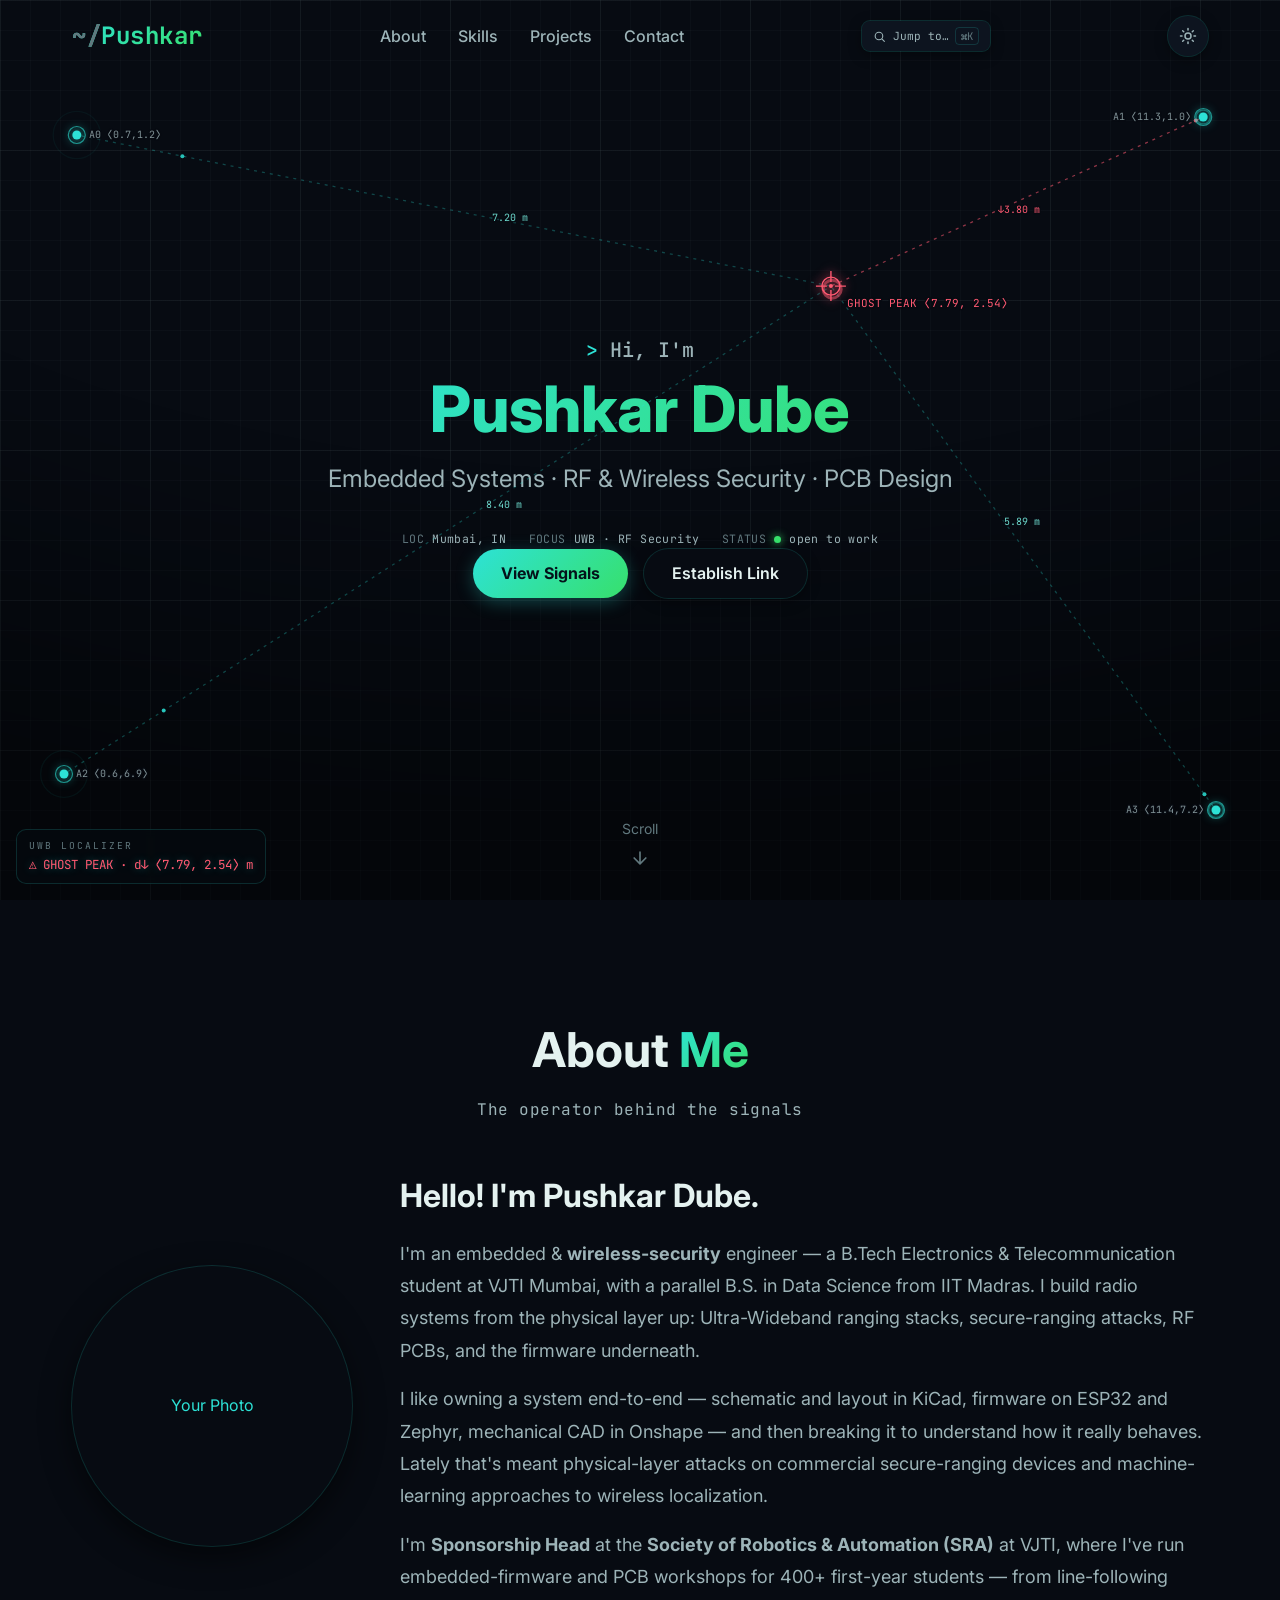
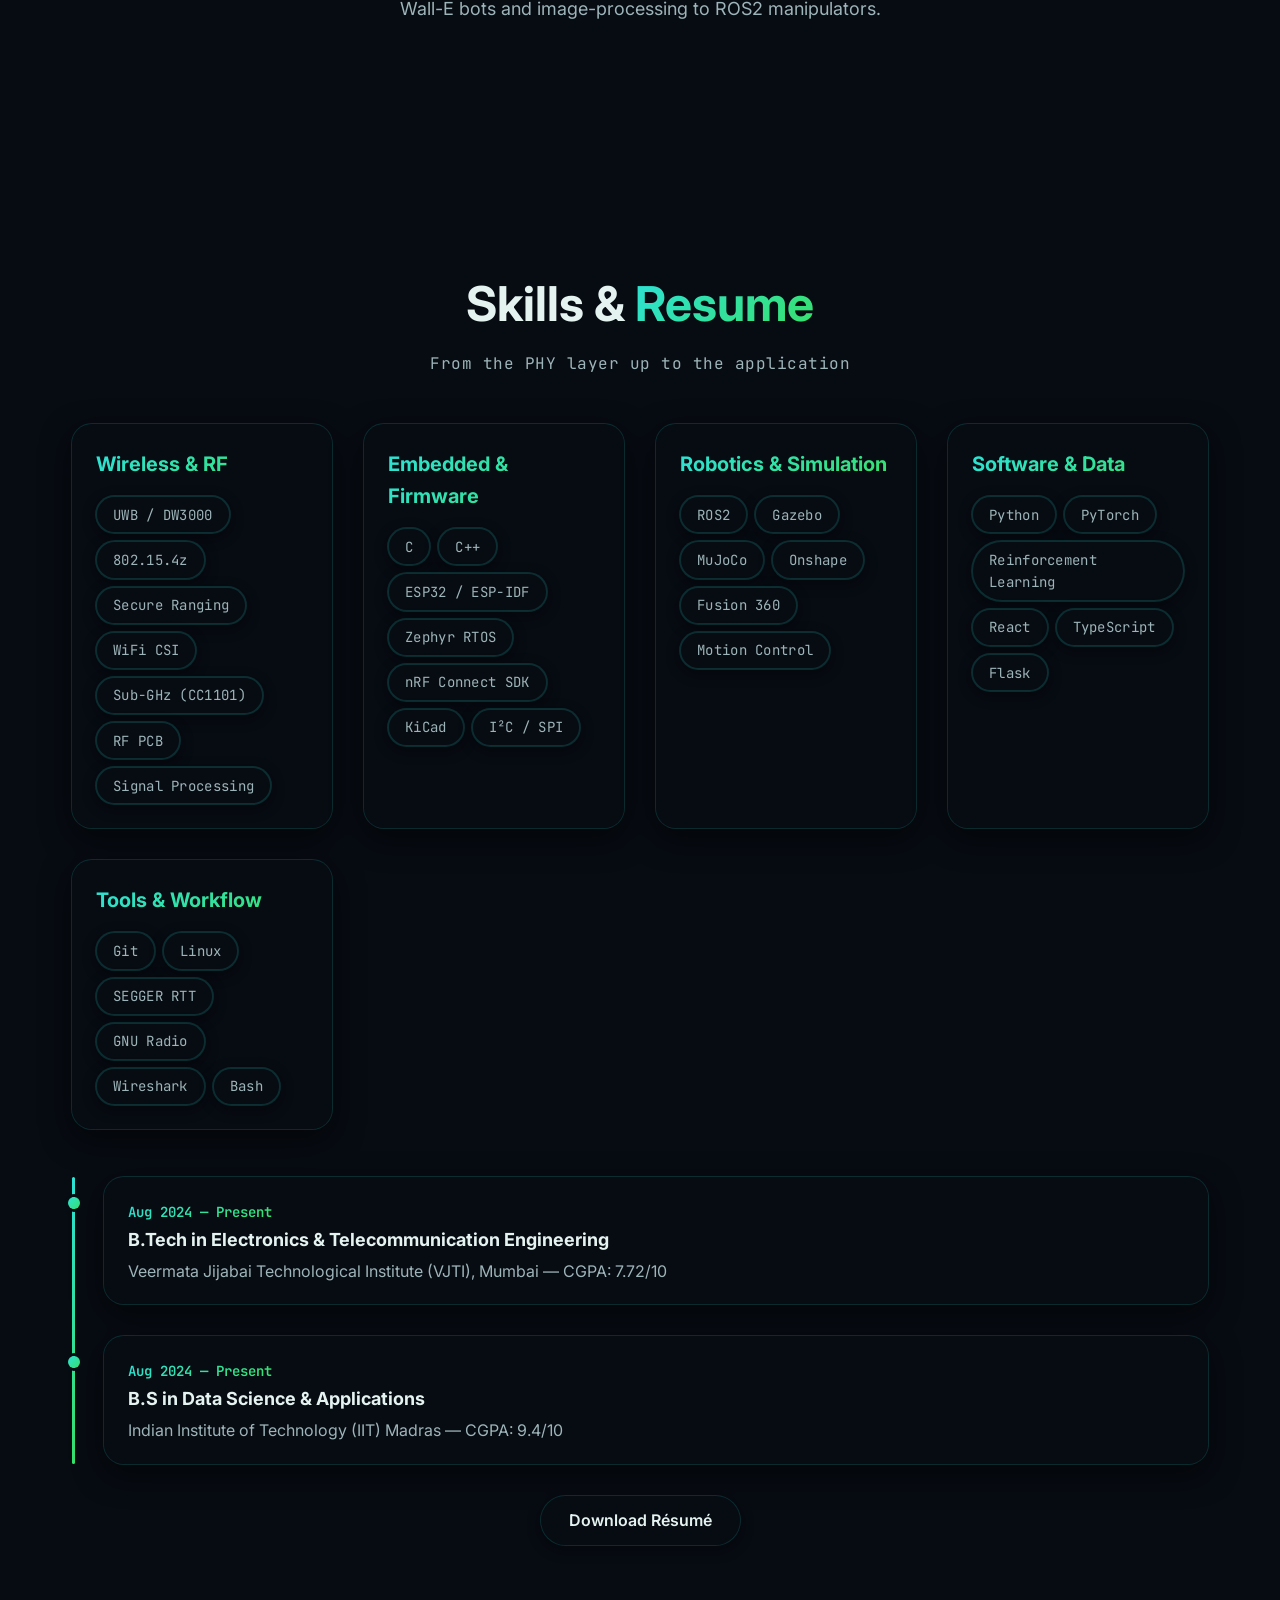
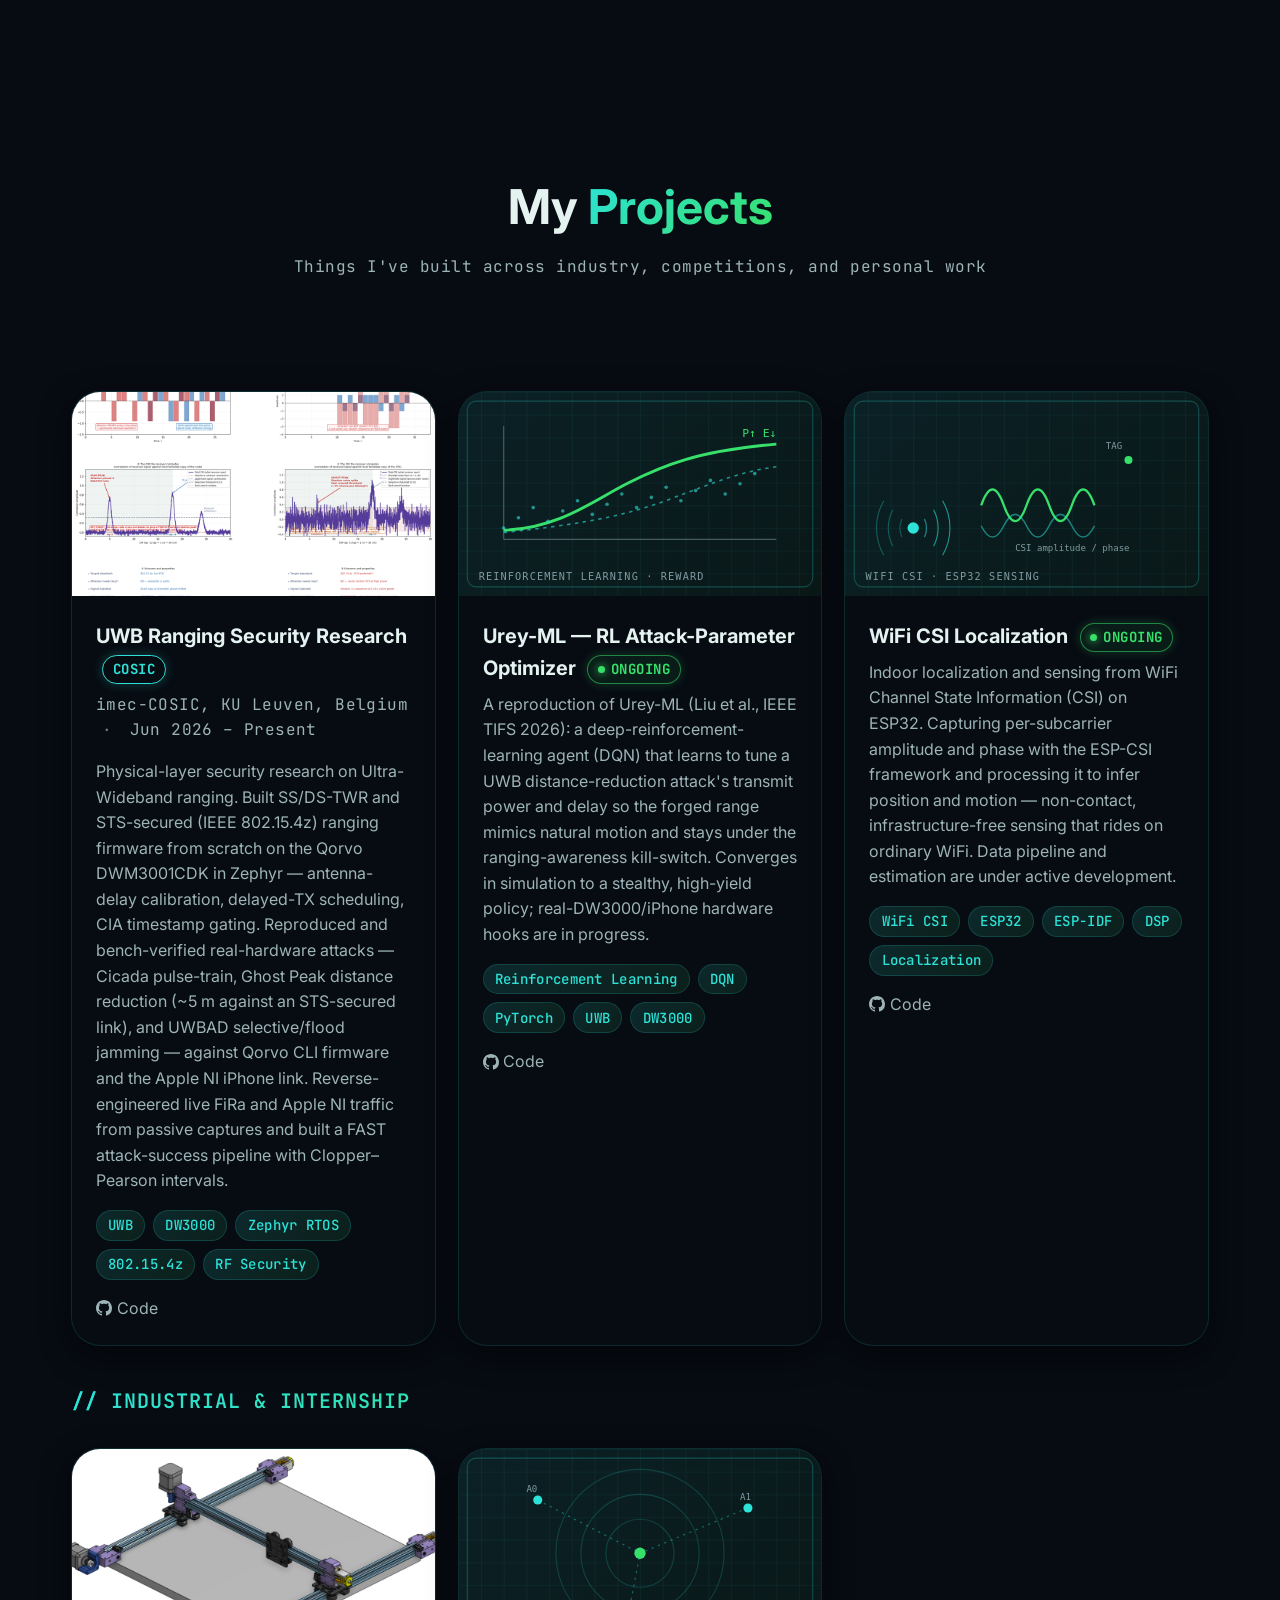
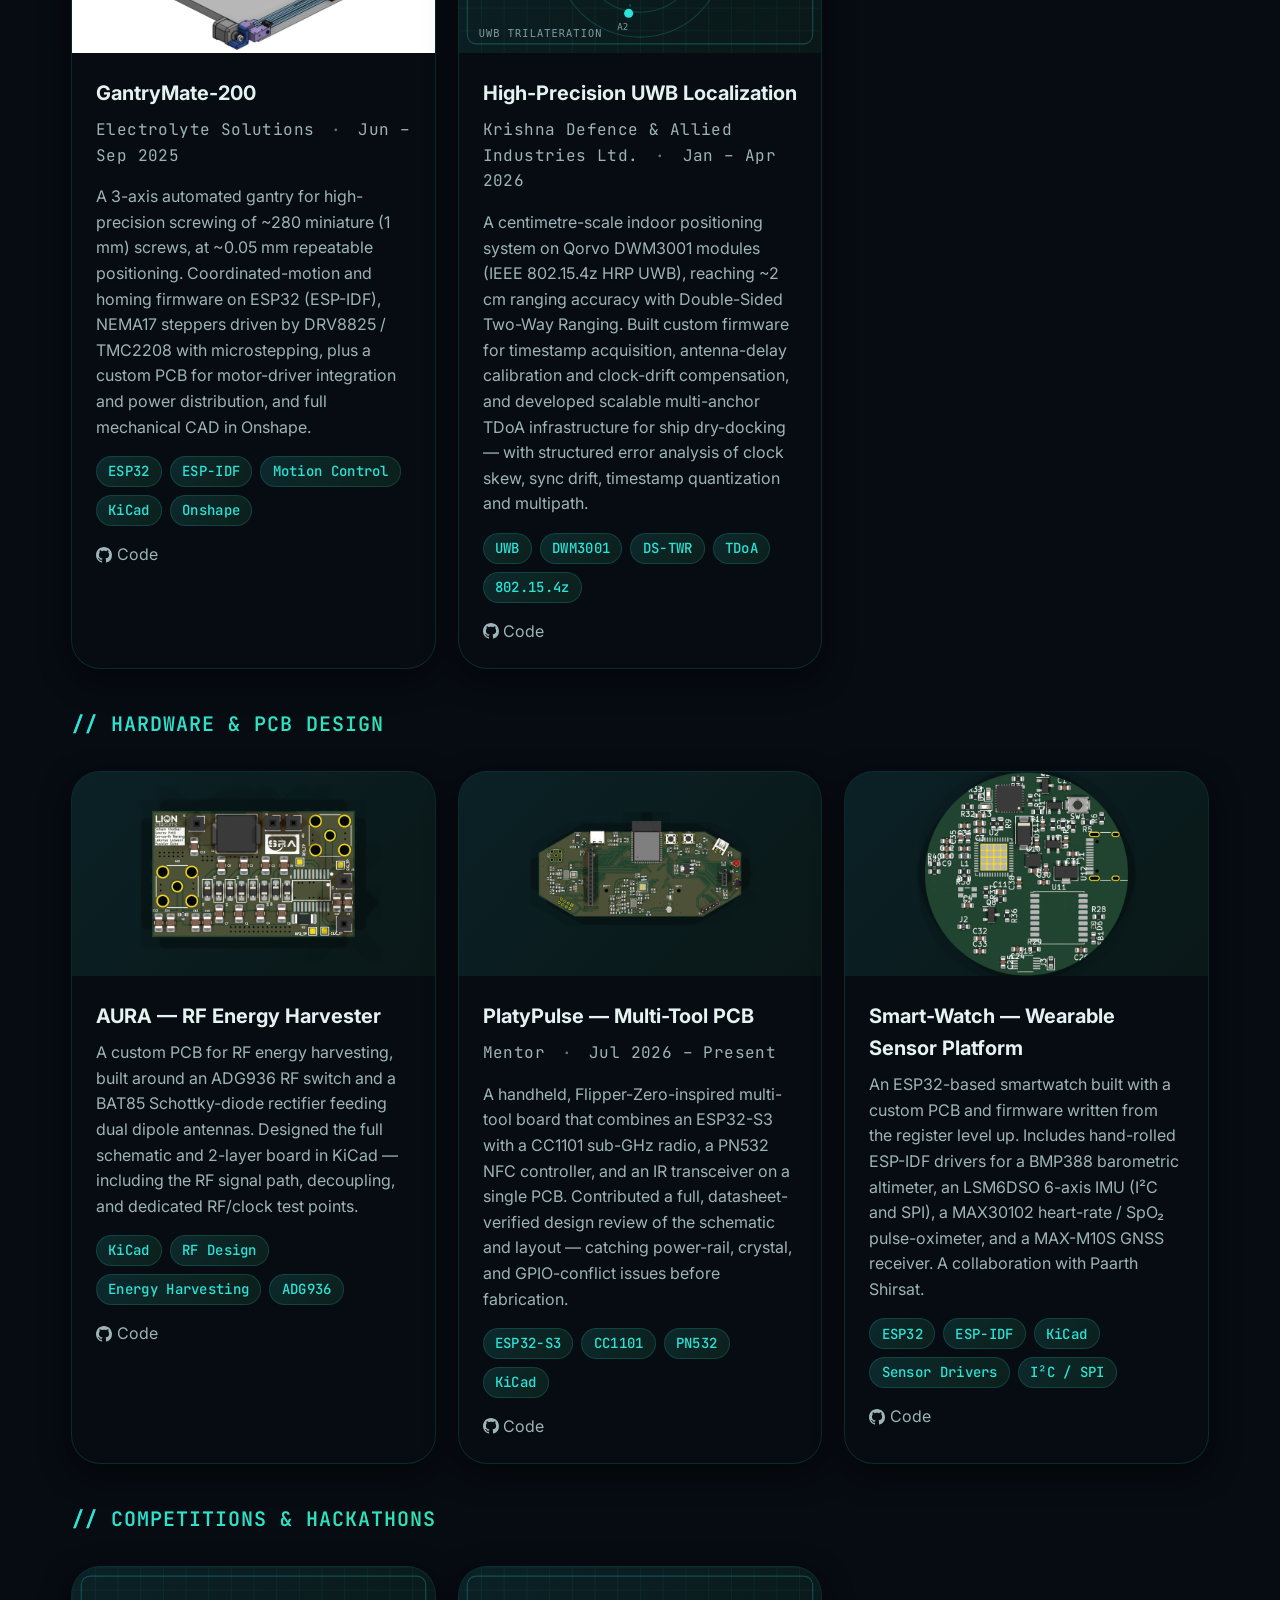
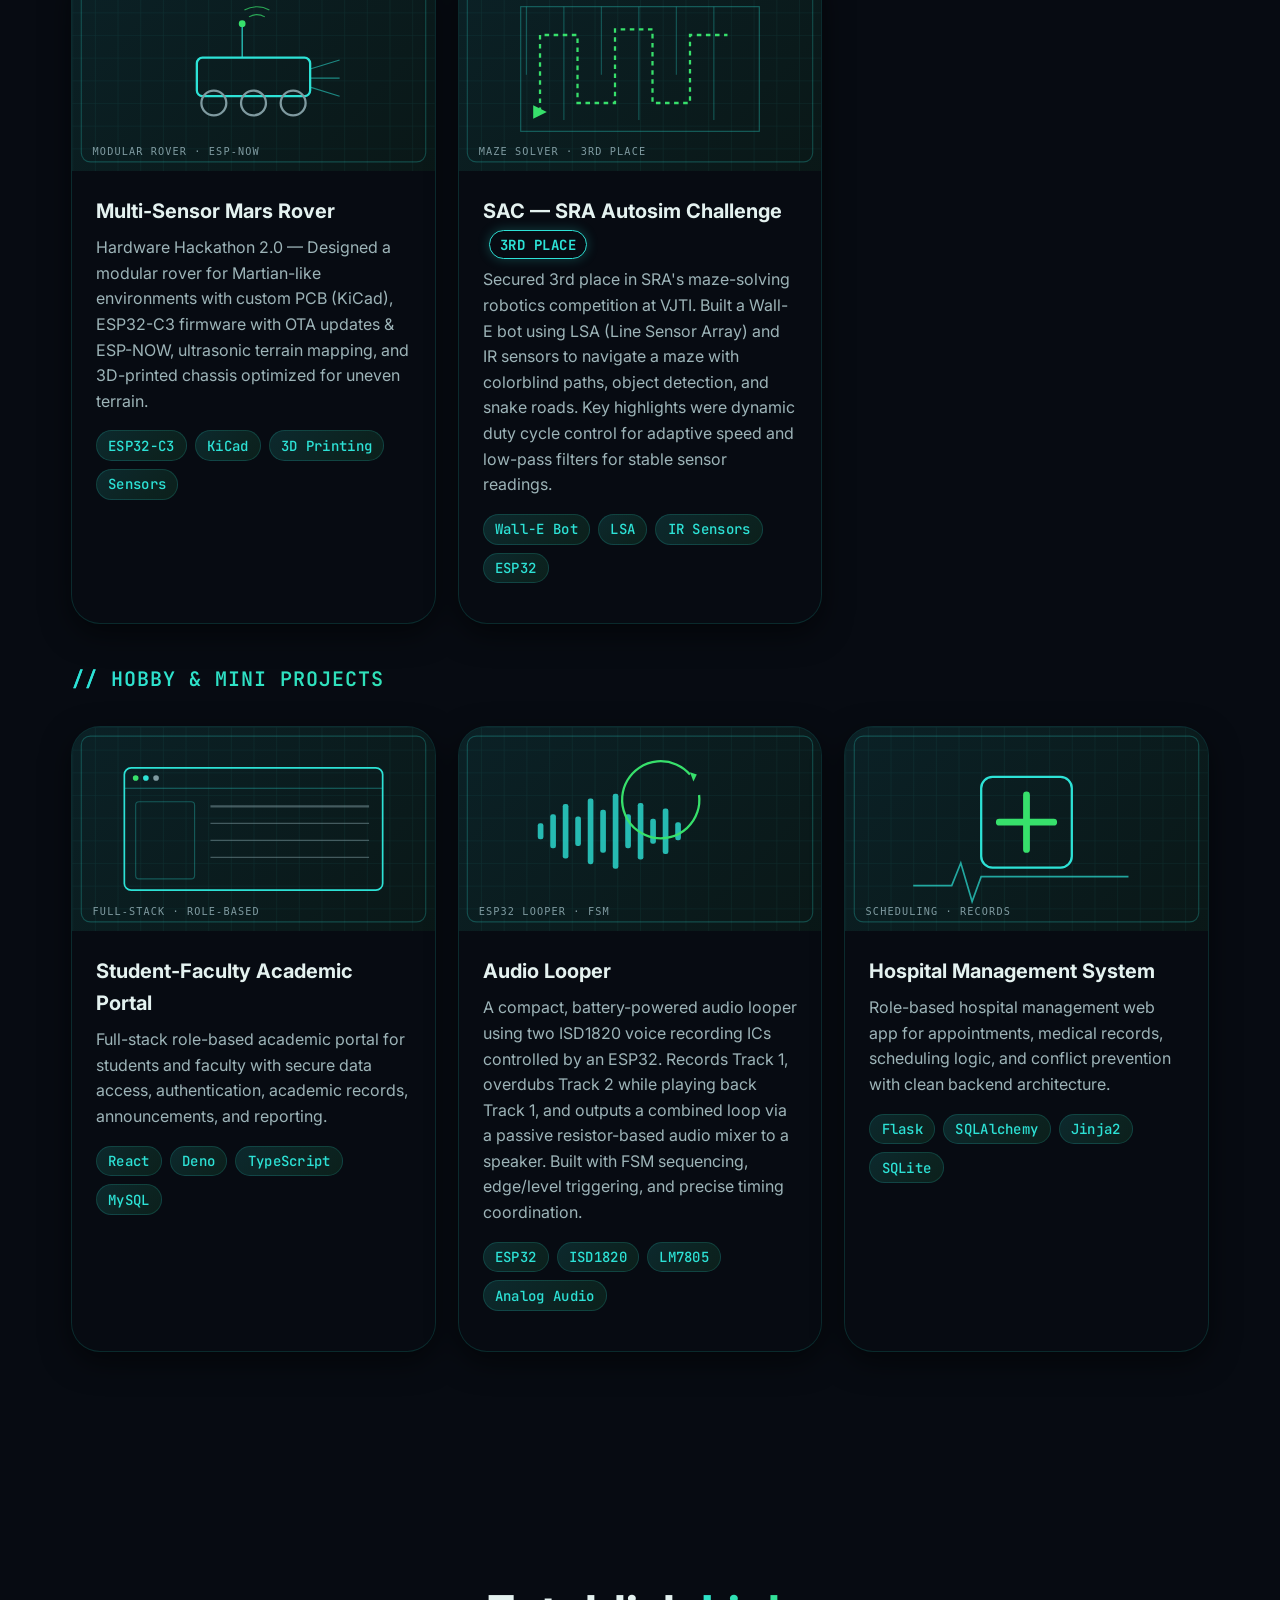
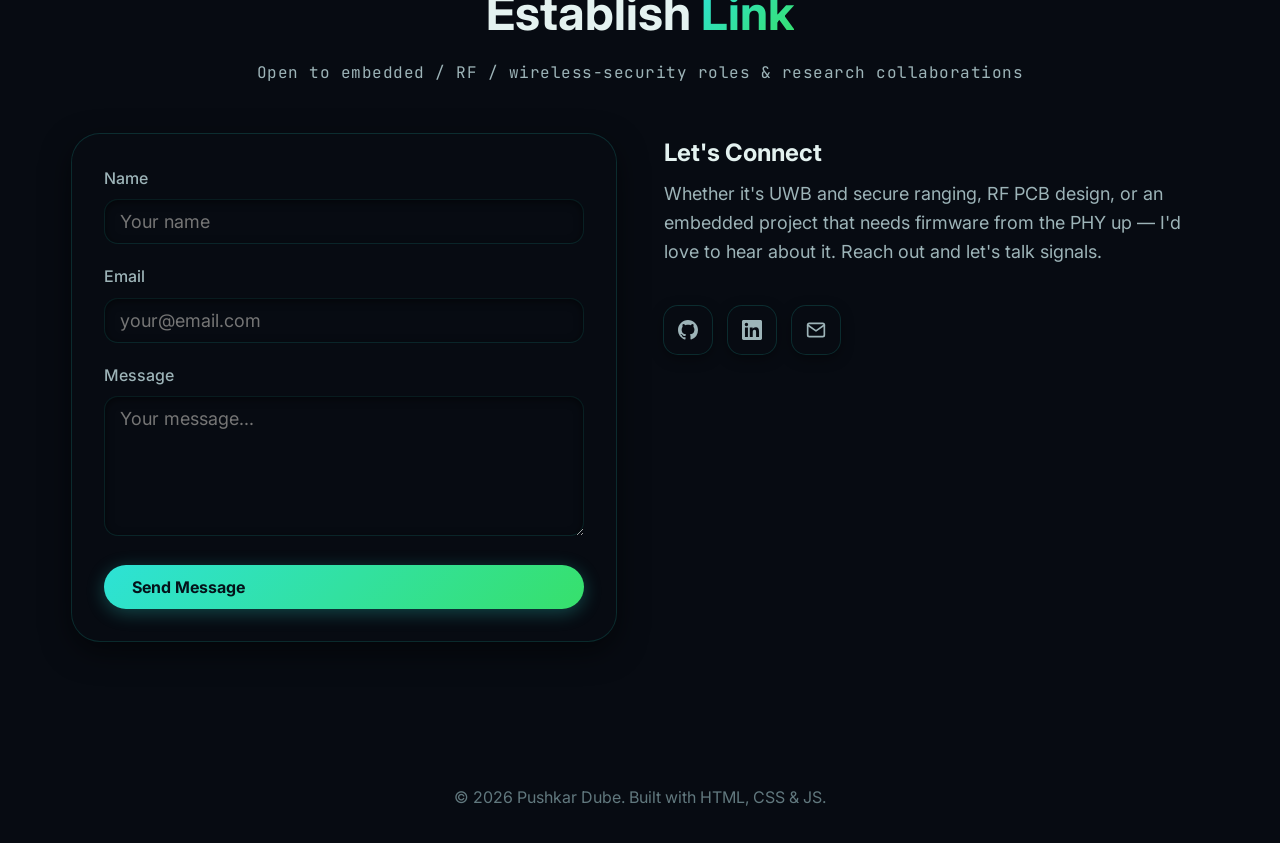
==== commit 6e731f55: "Revamp portfolio: RF/wireless-security theme, live UWB localizer, real projects - Retheme to a dark " ====
--- a/index.html
+++ b/index.html
@@ -3,19 +3,19 @@
 <head>
   <meta charset="UTF-8">
   <meta name="viewport" content="width=device-width, initial-scale=1.0">
-  <title>Pushkar Dube — Electronics &amp; Embedded Systems Developer</title>
-  <meta name="description" content="Portfolio of Pushkar Dube — B.Tech ECE student at VJTI Mumbai, specializing in embedded systems, robotics, PCB design, and full-stack web development.">
+  <title>Pushkar Dube — Embedded Systems &amp; Wireless Security</title>
+  <meta name="description" content="Portfolio of Pushkar Dube — B.Tech ECE student at VJTI Mumbai, specializing in embedded systems, RF and wireless security, UWB ranging, and PCB design.">
 
   <!-- Open Graph -->
-  <meta property="og:title" content="Pushkar Dube — Electronics &amp; Embedded Systems Developer">
-  <meta property="og:description" content="Portfolio of Pushkar Dube — B.Tech ECE student at VJTI Mumbai, specializing in embedded systems, robotics, PCB design, and full-stack web development.">
+  <meta property="og:title" content="Pushkar Dube — Embedded Systems &amp; Wireless Security">
+  <meta property="og:description" content="Portfolio of Pushkar Dube — B.Tech ECE student at VJTI Mumbai, specializing in embedded systems, RF and wireless security, UWB ranging, and PCB design.">
   <meta property="og:type" content="website">
   <meta property="og:url" content="https://pushkar.github.io">
 
   <!-- Twitter Card -->
   <meta name="twitter:card" content="summary_large_image">
-  <meta name="twitter:title" content="Pushkar Dube — Electronics &amp; Embedded Systems Developer">
-  <meta name="twitter:description" content="Portfolio of Pushkar Dube — B.Tech ECE student at VJTI Mumbai, specializing in embedded systems, robotics, PCB design, and full-stack web development.">
+  <meta name="twitter:title" content="Pushkar Dube — Embedded Systems &amp; Wireless Security">
+  <meta name="twitter:description" content="Portfolio of Pushkar Dube — B.Tech ECE student at VJTI Mumbai, specializing in embedded systems, RF and wireless security, UWB ranging, and PCB design.">
 
   <!-- Google Fonts -->
   <link rel="preconnect" href="https://fonts.googleapis.com">
@@ -23,6 +23,7 @@
   <link href="https://fonts.googleapis.com/css2?family=Inter:wght@400;500;600;700;800&display=swap" rel="stylesheet">
 
   <link rel="stylesheet" href="css/style.css">
+  <script>(function(){var t="dark";try{t=localStorage.getItem("theme")||"dark";}catch(e){}document.documentElement.setAttribute("data-theme",t);})();</script>
 </head>
 <body>
   <!-- Skip link -->
@@ -41,9 +42,16 @@
         <li><a href="#about">About</a></li>
         <li><a href="#skills">Skills</a></li>
         <li><a href="#projects">Projects</a></li>
-        <li><a href="#blog">Blog</a></li>
         <li><a href="#contact">Contact</a></li>
       </ul>
+        <button class="cmdk-btn" id="cmdkBtn" type="button" aria-label="Open command palette" title="Command palette (⌘K)">
+          <svg xmlns="http://www.w3.org/2000/svg" width="13" height="13" viewBox="0 0 24 24" fill="none" stroke="currentColor" stroke-width="2" stroke-linecap="round" stroke-linejoin="round"><circle cx="11" cy="11" r="7"/><path d="M21 21l-4.3-4.3"/></svg>
+          <span class="cmdk-label">Jump to…</span><kbd>⌘K</kbd>
+        </button>
+        <button class="theme-toggle" id="themeToggle" type="button" aria-label="Switch color theme" title="Switch theme">
+          <svg class="ic-moon" xmlns="http://www.w3.org/2000/svg" viewBox="0 0 24 24" fill="none" stroke="currentColor" stroke-width="2" stroke-linecap="round" stroke-linejoin="round"><path d="M21 12.79A9 9 0 1 1 11.21 3 7 7 0 0 0 21 12.79z"/></svg>
+          <svg class="ic-sun" xmlns="http://www.w3.org/2000/svg" viewBox="0 0 24 24" fill="none" stroke="currentColor" stroke-width="2" stroke-linecap="round" stroke-linejoin="round"><circle cx="12" cy="12" r="4"/><path d="M12 2v2M12 20v2M4.9 4.9l1.4 1.4M17.7 17.7l1.4 1.4M2 12h2M20 12h2M4.9 19.1l1.4-1.4M17.7 6.3l1.4-1.4"/></svg>
+        </button>
     </div>
   </nav>
 
@@ -54,10 +62,15 @@
         <div class="hero-content">
           <p class="hero-greeting">Hi, I'm</p>
           <h1 class="hero-name">Pushkar Dube</h1>
-          <p class="hero-tagline">Electronics &amp; Embedded Systems Developer</p>
+          <p class="hero-tagline">Embedded Systems · RF &amp; Wireless Security · PCB Design</p>
+          <ul class="hero-spec" aria-label="At a glance">
+            <li><span class="k">LOC</span> Mumbai, IN</li>
+            <li><span class="k">FOCUS</span> UWB · RF Security</li>
+            <li><span class="k">STATUS</span> <span class="live-dot" aria-hidden="true"></span> open to work</li>
+          </ul>
           <div class="hero-cta">
-            <a href="#projects" class="btn btn-primary">View My Work</a>
-            <a href="#contact" class="btn btn-secondary">Get In Touch</a>
+            <a href="#projects" class="btn btn-primary">View Signals</a>
+            <a href="#contact" class="btn btn-secondary">Establish Link</a>
           </div>
         </div>
       </div>
@@ -74,7 +87,7 @@
       <div class="container">
         <div class="section-header reveal">
           <h2 class="section-title">About <span class="accent-text">Me</span></h2>
-          <p class="section-subtitle">A little bit about who I am</p>
+          <p class="section-subtitle">The operator behind the signals</p>
         </div>
         <div class="about-grid reveal">
           <div class="about-image">
@@ -83,15 +96,21 @@
           <div class="about-text">
             <h3>Hello! I'm Pushkar Dube.</h3>
             <p>
-              I'm a B.Tech Electronics and Communication Engineering student at VJTI, Mumbai,
-              and pursuing a parallel B.S in Data Science from IIT Madras. I specialize in
-              embedded systems, robotics, PCB design, and full-stack web development.
+              I'm an embedded &amp; <b>wireless-security</b> engineer — a B.Tech Electronics
+              &amp; Telecommunication student at VJTI Mumbai, with a parallel B.S. in Data Science
+              from IIT Madras. I build radio systems from the physical layer up: Ultra-Wideband
+              ranging stacks, secure-ranging attacks, RF PCBs, and the firmware underneath.
             </p>
             <p>
-              I'm an active contributor at the Society of Robotics and Automation (SRA) at VJTI,
-              where I work on robotics projects and embedded systems workshops.
-              I love designing hardware systems end-to-end — from PCB schematics in KiCad to
-              firmware on ESP32 to mechanical CAD in Onshape.
+              I like owning a system end-to-end — schematic and layout in KiCad, firmware on
+              ESP32 and Zephyr, mechanical CAD in Onshape — and then breaking it to understand
+              how it really behaves. Lately that's meant physical-layer attacks on commercial
+              secure-ranging devices and machine-learning approaches to wireless localization.
+            </p>
+            <p>
+              I'm <b>Sponsorship Head</b> at the <b>Society of Robotics &amp; Automation (SRA)</b>
+              at VJTI, where I've run embedded-firmware and PCB workshops for 400+ first-year
+              students — from line-following Wall-E bots and image-processing to ROS2 manipulators.
             </p>
           </div>
         </div>
@@ -103,46 +122,64 @@
       <div class="container">
         <div class="section-header reveal">
           <h2 class="section-title">Skills & <span class="accent-text">Resume</span></h2>
-          <p class="section-subtitle">Technologies I work with</p>
+          <p class="section-subtitle">From the PHY layer up to the application</p>
         </div>
         <div class="skills-grid reveal">
           <div class="skill-category">
-            <h3>Languages</h3>
+            <h3>Wireless &amp; RF</h3>
+            <div class="skill-tags">
+              <span class="skill-tag">UWB / DW3000</span>
+              <span class="skill-tag">802.15.4z</span>
+              <span class="skill-tag">Secure Ranging</span>
+              <span class="skill-tag">WiFi CSI</span>
+              <span class="skill-tag">Sub-GHz (CC1101)</span>
+              <span class="skill-tag">RF PCB</span>
+              <span class="skill-tag">Signal Processing</span>
+            </div>
+          </div>
+          <div class="skill-category">
+            <h3>Embedded &amp; Firmware</h3>
             <div class="skill-tags">
               <span class="skill-tag">C</span>
               <span class="skill-tag">C++</span>
+              <span class="skill-tag">ESP32 / ESP-IDF</span>
+              <span class="skill-tag">Zephyr RTOS</span>
+              <span class="skill-tag">nRF Connect SDK</span>
+              <span class="skill-tag">KiCad</span>
+              <span class="skill-tag">I²C / SPI</span>
+            </div>
+          </div>
+          <div class="skill-category">
+            <h3>Robotics &amp; Simulation</h3>
+            <div class="skill-tags">
+              <span class="skill-tag">ROS2</span>
+              <span class="skill-tag">Gazebo</span>
+              <span class="skill-tag">MuJoCo</span>
+              <span class="skill-tag">Onshape</span>
+              <span class="skill-tag">Fusion 360</span>
+              <span class="skill-tag">Motion Control</span>
+            </div>
+          </div>
+          <div class="skill-category">
+            <h3>Software &amp; Data</h3>
+            <div class="skill-tags">
               <span class="skill-tag">Python</span>
-              <span class="skill-tag">Java</span>
-              <span class="skill-tag">JavaScript</span>
+              <span class="skill-tag">PyTorch</span>
+              <span class="skill-tag">Reinforcement Learning</span>
+              <span class="skill-tag">React</span>
               <span class="skill-tag">TypeScript</span>
-              <span class="skill-tag">HTML</span>
-              <span class="skill-tag">CSS</span>
+              <span class="skill-tag">Flask</span>
             </div>
           </div>
           <div class="skill-category">
-            <h3>Embedded &amp; Hardware</h3>
+            <h3>Tools &amp; Workflow</h3>
             <div class="skill-tags">
-              <span class="skill-tag">ESP32</span>
-              <span class="skill-tag">ESP-IDF</span>
-              <span class="skill-tag">KiCad</span>
-              <span class="skill-tag">Onshape</span>
-              <span class="skill-tag">Motor Control</span>
-              <span class="skill-tag">PID</span>
-              <span class="skill-tag">UWB</span>
-              <span class="skill-tag">Raspberry Pi</span>
-            </div>
-          </div>
-          <div class="skill-category">
-            <h3>Web &amp; Tools</h3>
-            <div class="skill-tags">
-              <span class="skill-tag">React</span>
-              <span class="skill-tag">Flask</span>
-              <span class="skill-tag">Deno</span>
-              <span class="skill-tag">MySQL</span>
-              <span class="skill-tag">SQLite</span>
               <span class="skill-tag">Git</span>
               <span class="skill-tag">Linux</span>
-              <span class="skill-tag">SSH</span>
+              <span class="skill-tag">SEGGER RTT</span>
+              <span class="skill-tag">GNU Radio</span>
+              <span class="skill-tag">Wireshark</span>
+              <span class="skill-tag">Bash</span>
             </div>
           </div>
         </div>
@@ -151,8 +188,8 @@
         <div class="timeline reveal">
           <div class="timeline-item">
             <span class="timeline-date">Aug 2024 — Present</span>
-            <h4>B.Tech in Electronics &amp; Communication Engineering</h4>
-            <p>Veermata Jijabai Technological Institute (VJTI), Mumbai — CGPA: 8.36/10</p>
+            <h4>B.Tech in Electronics &amp; Telecommunication Engineering</h4>
+            <p>Veermata Jijabai Technological Institute (VJTI), Mumbai — CGPA: 7.72/10</p>
           </div>
           <div class="timeline-item">
             <span class="timeline-date">Aug 2024 — Present</span>
@@ -162,7 +199,7 @@
         </div>
 
         <div class="resume-link reveal">
-          <a href="#" class="btn btn-secondary">Download Resume</a>
+          <a href="assets/Pushkar_Dube_CV.pdf" class="btn btn-secondary" download>Download Résumé</a>
         </div>
       </div>
     </section>
@@ -175,45 +212,196 @@
           <p class="section-subtitle">Things I've built across industry, competitions, and personal work</p>
         </div>
 
+        <!-- Research & Security -->
+        <h3 class="projects-category-title reveal">Research &amp; Security</h3>
+        <div class="projects-grid">
+          <article class="project-card reveal">
+            <div class="project-image">
+              <img src="assets/img/cosic-ghostpeak.png" alt="Packet-level comparison of Cicada and Ghost Peak UWB ranging attacks" loading="lazy">
+            </div>
+            <div class="project-info">
+              <h3>UWB Ranging Security Research <span class="project-badge">COSIC</span></h3>
+              <p class="project-org">imec-COSIC, KU Leuven, Belgium <span class="sep">·</span> Jun 2026 – Present</p>
+              <p>Physical-layer security research on Ultra-Wideband ranging. Built SS/DS-TWR and STS-secured (IEEE 802.15.4z) ranging firmware from scratch on the Qorvo DWM3001CDK in Zephyr — antenna-delay calibration, delayed-TX scheduling, CIA timestamp gating. Reproduced and bench-verified real-hardware attacks — Cicada pulse-train, Ghost Peak distance reduction (~5 m against an STS-secured link), and UWBAD selective/flood jamming — against Qorvo CLI firmware and the Apple NI iPhone link. Reverse-engineered live FiRa and Apple NI traffic from passive captures and built a FAST attack-success pipeline with Clopper–Pearson intervals.</p>
+              <div class="project-tech">
+                <span>UWB</span>
+                <span>DW3000</span>
+                <span>Zephyr RTOS</span>
+                <span>802.15.4z</span>
+                <span>RF Security</span>
+              </div>
+              <div class="project-links">
+                <a href="https://github.com/pushkardube/cosic-uwb-research" target="_blank" rel="noopener noreferrer">
+                  <svg xmlns="http://www.w3.org/2000/svg" viewBox="0 0 24 24" fill="currentColor"><path d="M12 0C5.37 0 0 5.37 0 12c0 5.31 3.435 9.795 8.205 11.385.6.105.825-.255.825-.57 0-.285-.015-1.23-.015-2.235-3.015.555-3.795-.735-4.035-1.41-.135-.345-.72-1.41-1.23-1.695-.42-.225-1.02-.78-.015-.795.945-.015 1.62.87 1.845 1.23 1.08 1.815 2.805 1.305 3.495.99.105-.78.42-1.305.765-1.605-2.67-.3-5.46-1.335-5.46-5.925 0-1.305.465-2.385 1.23-3.225-.12-.3-.54-1.53.12-3.18 0 0 1.005-.315 3.3 1.23.96-.27 1.98-.405 3-.405s2.04.135 3 .405c2.295-1.56 3.3-1.23 3.3-1.23.66 1.65.24 2.88.12 3.18.765.84 1.23 1.905 1.23 3.225 0 4.605-2.805 5.625-5.475 5.925.435.375.81 1.095.81 2.22 0 1.605-.015 2.895-.015 3.3 0 .315.225.69.825.57A12.02 12.02 0 0024 12c0-6.63-5.37-12-12-12z"/></svg>
+                  Code
+                </a>
+              </div>
+            </div>
+          </article>
+
+          <article class="project-card reveal">
+            <div class="project-image">
+              <img src="assets/img/rl.svg" alt="Reinforcement-learning reward curve for the Urey-ML attack-parameter optimizer" loading="lazy">
+            </div>
+            <div class="project-info">
+              <h3>Urey-ML — RL Attack-Parameter Optimizer <span class="project-badge status-live">Ongoing</span></h3>
+              <p>A reproduction of Urey-ML (Liu et al., IEEE TIFS 2026): a deep-reinforcement-learning agent (DQN) that learns to tune a UWB distance-reduction attack's transmit power and delay so the forged range mimics natural motion and stays under the ranging-awareness kill-switch. Converges in simulation to a stealthy, high-yield policy; real-DW3000/iPhone hardware hooks are in progress.</p>
+              <div class="project-tech">
+                <span>Reinforcement Learning</span>
+                <span>DQN</span>
+                <span>PyTorch</span>
+                <span>UWB</span>
+                <span>DW3000</span>
+              </div>
+              <div class="project-links">
+                <a href="https://github.com/pushkardube/urey-ml-rl" target="_blank" rel="noopener noreferrer">
+                  <svg xmlns="http://www.w3.org/2000/svg" viewBox="0 0 24 24" fill="currentColor"><path d="M12 0C5.37 0 0 5.37 0 12c0 5.31 3.435 9.795 8.205 11.385.6.105.825-.255.825-.57 0-.285-.015-1.23-.015-2.235-3.015.555-3.795-.735-4.035-1.41-.135-.345-.72-1.41-1.23-1.695-.42-.225-1.02-.78-.015-.795.945-.015 1.62.87 1.845 1.23 1.08 1.815 2.805 1.305 3.495.99.105-.78.42-1.305.765-1.605-2.67-.3-5.46-1.335-5.46-5.925 0-1.305.465-2.385 1.23-3.225-.12-.3-.54-1.53.12-3.18 0 0 1.005-.315 3.3 1.23.96-.27 1.98-.405 3-.405s2.04.135 3 .405c2.295-1.56 3.3-1.23 3.3-1.23.66 1.65.24 2.88.12 3.18.765.84 1.23 1.905 1.23 3.225 0 4.605-2.805 5.625-5.475 5.925.435.375.81 1.095.81 2.22 0 1.605-.015 2.895-.015 3.3 0 .315.225.69.825.57A12.02 12.02 0 0024 12c0-6.63-5.37-12-12-12z"/></svg>
+                  Code
+                </a>
+              </div>
+            </div>
+          </article>
+
+          <article class="project-card reveal">
+            <div class="project-image">
+              <img src="assets/img/wificsi.svg" alt="WiFi Channel State Information amplitude and phase used for indoor localization" loading="lazy">
+            </div>
+            <div class="project-info">
+              <h3>WiFi CSI Localization <span class="project-badge status-live">Ongoing</span></h3>
+              <p>Indoor localization and sensing from WiFi Channel State Information (CSI) on ESP32. Capturing per-subcarrier amplitude and phase with the ESP-CSI framework and processing it to infer position and motion — non-contact, infrastructure-free sensing that rides on ordinary WiFi. Data pipeline and estimation are under active development.</p>
+              <div class="project-tech">
+                <span>WiFi CSI</span>
+                <span>ESP32</span>
+                <span>ESP-IDF</span>
+                <span>DSP</span>
+                <span>Localization</span>
+              </div>
+              <div class="project-links">
+                <a href="https://github.com/pushkardube/esp-csi" target="_blank" rel="noopener noreferrer">
+                  <svg xmlns="http://www.w3.org/2000/svg" viewBox="0 0 24 24" fill="currentColor"><path d="M12 0C5.37 0 0 5.37 0 12c0 5.31 3.435 9.795 8.205 11.385.6.105.825-.255.825-.57 0-.285-.015-1.23-.015-2.235-3.015.555-3.795-.735-4.035-1.41-.135-.345-.72-1.41-1.23-1.695-.42-.225-1.02-.78-.015-.795.945-.015 1.62.87 1.845 1.23 1.08 1.815 2.805 1.305 3.495.99.105-.78.42-1.305.765-1.605-2.67-.3-5.46-1.335-5.46-5.925 0-1.305.465-2.385 1.23-3.225-.12-.3-.54-1.53.12-3.18 0 0 1.005-.315 3.3 1.23.96-.27 1.98-.405 3-.405s2.04.135 3 .405c2.295-1.56 3.3-1.23 3.3-1.23.66 1.65.24 2.88.12 3.18.765.84 1.23 1.905 1.23 3.225 0 4.605-2.805 5.625-5.475 5.925.435.375.81 1.095.81 2.22 0 1.605-.015 2.895-.015 3.3 0 .315.225.69.825.57A12.02 12.02 0 0024 12c0-6.63-5.37-12-12-12z"/></svg>
+                  Code
+                </a>
+              </div>
+            </div>
+          </article>
+        </div>
+
         <!-- Industrial / Internship -->
         <h3 class="projects-category-title reveal">Industrial &amp; Internship</h3>
         <div class="projects-grid">
           <article class="project-card reveal">
             <div class="project-image">
-              <span>Screenshot</span>
+              <img src="assets/img/gantry.png" alt="CAD model of the GantryMate-200 3-axis gantry" loading="lazy">
             </div>
             <div class="project-info">
               <h3>GantryMate-200</h3>
-              <p>A 3-axis automated gantry system for high-precision screwing of ~280 miniature (1mm) screws on LED panels. Achieved sub-millimeter positioning accuracy (~0.05mm) with custom PCB, ESP32 firmware via ESP-IDF, and full mechanical CAD in Onshape.</p>
+              <p class="project-org">Electrolyte Solutions <span class="sep">·</span> Jun – Sep 2025</p>
+              <p>A 3-axis automated gantry for high-precision screwing of ~280 miniature (1 mm) screws, at ~0.05 mm repeatable positioning. Coordinated-motion and homing firmware on ESP32 (ESP-IDF), NEMA17 steppers driven by DRV8825 / TMC2208 with microstepping, plus a custom PCB for motor-driver integration and power distribution, and full mechanical CAD in Onshape.</p>
+              <div class="project-tech">
+                <span>ESP32</span>
+                <span>ESP-IDF</span>
+                <span>Motion Control</span>
+                <span>KiCad</span>
+                <span>Onshape</span>
+              </div>
+              <div class="project-links">
+                <a href="https://github.com/SarvaarthN/Eklavya_Gantry" target="_blank" rel="noopener noreferrer">
+                  <svg xmlns="http://www.w3.org/2000/svg" viewBox="0 0 24 24" fill="currentColor"><path d="M12 0C5.37 0 0 5.37 0 12c0 5.31 3.435 9.795 8.205 11.385.6.105.825-.255.825-.57 0-.285-.015-1.23-.015-2.235-3.015.555-3.795-.735-4.035-1.41-.135-.345-.72-1.41-1.23-1.695-.42-.225-1.02-.78-.015-.795.945-.015 1.62.87 1.845 1.23 1.08 1.815 2.805 1.305 3.495.99.105-.78.42-1.305.765-1.605-2.67-.3-5.46-1.335-5.46-5.925 0-1.305.465-2.385 1.23-3.225-.12-.3-.54-1.53.12-3.18 0 0 1.005-.315 3.3 1.23.96-.27 1.98-.405 3-.405s2.04.135 3 .405c2.295-1.56 3.3-1.23 3.3-1.23.66 1.65.24 2.88.12 3.18.765.84 1.23 1.905 1.23 3.225 0 4.605-2.805 5.625-5.475 5.925.435.375.81 1.095.81 2.22 0 1.605-.015 2.895-.015 3.3 0 .315.225.69.825.57A12.02 12.02 0 0024 12c0-6.63-5.37-12-12-12z"/></svg>
+                  Code
+                </a>
+              </div>
+            </div>
+          </article>
+
+          <article class="project-card reveal">
+            <div class="project-image">
+              <img src="assets/img/ranging.svg" alt="UWB trilateration with fixed anchors and a mobile tag" loading="lazy">
+            </div>
+            <div class="project-info">
+              <h3>High-Precision UWB Localization</h3>
+              <p class="project-org">Krishna Defence &amp; Allied Industries Ltd. <span class="sep">·</span> Jan – Apr 2026</p>
+              <p>A centimetre-scale indoor positioning system on Qorvo DWM3001 modules (IEEE 802.15.4z HRP UWB), reaching ~2 cm ranging accuracy with Double-Sided Two-Way Ranging. Built custom firmware for timestamp acquisition, antenna-delay calibration and clock-drift compensation, and developed scalable multi-anchor TDoA infrastructure for ship dry-docking — with structured error analysis of clock skew, sync drift, timestamp quantization and multipath.</p>
+              <div class="project-tech">
+                <span>UWB</span>
+                <span>DWM3001</span>
+                <span>DS-TWR</span>
+                <span>TDoA</span>
+                <span>802.15.4z</span>
+              </div>
+              <div class="project-links">
+                <a href="https://github.com/vedantmalkar/zephyr-dw3001cdk-tdoa" target="_blank" rel="noopener noreferrer">
+                  <svg xmlns="http://www.w3.org/2000/svg" viewBox="0 0 24 24" fill="currentColor"><path d="M12 0C5.37 0 0 5.37 0 12c0 5.31 3.435 9.795 8.205 11.385.6.105.825-.255.825-.57 0-.285-.015-1.23-.015-2.235-3.015.555-3.795-.735-4.035-1.41-.135-.345-.72-1.41-1.23-1.695-.42-.225-1.02-.78-.015-.795.945-.015 1.62.87 1.845 1.23 1.08 1.815 2.805 1.305 3.495.99.105-.78.42-1.305.765-1.605-2.67-.3-5.46-1.335-5.46-5.925 0-1.305.465-2.385 1.23-3.225-.12-.3-.54-1.53.12-3.18 0 0 1.005-.315 3.3 1.23.96-.27 1.98-.405 3-.405s2.04.135 3 .405c2.295-1.56 3.3-1.23 3.3-1.23.66 1.65.24 2.88.12 3.18.765.84 1.23 1.905 1.23 3.225 0 4.605-2.805 5.625-5.475 5.925.435.375.81 1.095.81 2.22 0 1.605-.015 2.895-.015 3.3 0 .315.225.69.825.57A12.02 12.02 0 0024 12c0-6.63-5.37-12-12-12z"/></svg>
+                  Code
+                </a>
+              </div>
+            </div>
+          </article>
+        </div>
+
+        <!-- Hardware & PCB Design -->
+        <h3 class="projects-category-title reveal">Hardware &amp; PCB Design</h3>
+        <div class="projects-grid">
+          <article class="project-card reveal">
+            <div class="project-image">
+              <img src="assets/img/aura-pcb.png" alt="3D render of the AURA RF energy-harvester PCB" loading="lazy">
+            </div>
+            <div class="project-info">
+              <h3>AURA — RF Energy Harvester</h3>
+              <p>A custom PCB for RF energy harvesting, built around an ADG936 RF switch and a BAT85 Schottky-diode rectifier feeding dual dipole antennas. Designed the full schematic and 2-layer board in KiCad — including the RF signal path, decoupling, and dedicated RF/clock test points.</p>
+              <div class="project-tech">
+                <span>KiCad</span>
+                <span>RF Design</span>
+                <span>Energy Harvesting</span>
+                <span>ADG936</span>
+              </div>
+              <div class="project-links">
+                <a href="https://github.com/moonknightnotfound/Aura" target="_blank" rel="noopener noreferrer">
+                  <svg xmlns="http://www.w3.org/2000/svg" viewBox="0 0 24 24" fill="currentColor"><path d="M12 0C5.37 0 0 5.37 0 12c0 5.31 3.435 9.795 8.205 11.385.6.105.825-.255.825-.57 0-.285-.015-1.23-.015-2.235-3.015.555-3.795-.735-4.035-1.41-.135-.345-.72-1.41-1.23-1.695-.42-.225-1.02-.78-.015-.795.945-.015 1.62.87 1.845 1.23 1.08 1.815 2.805 1.305 3.495.99.105-.78.42-1.305.765-1.605-2.67-.3-5.46-1.335-5.46-5.925 0-1.305.465-2.385 1.23-3.225-.12-.3-.54-1.53.12-3.18 0 0 1.005-.315 3.3 1.23.96-.27 1.98-.405 3-.405s2.04.135 3 .405c2.295-1.56 3.3-1.23 3.3-1.23.66 1.65.24 2.88.12 3.18.765.84 1.23 1.905 1.23 3.225 0 4.605-2.805 5.625-5.475 5.925.435.375.81 1.095.81 2.22 0 1.605-.015 2.895-.015 3.3 0 .315.225.69.825.57A12.02 12.02 0 0024 12c0-6.63-5.37-12-12-12z"/></svg>
+                  Code
+                </a>
+              </div>
+            </div>
+          </article>
+
+          <article class="project-card reveal">
+            <div class="project-image">
+              <img src="assets/img/platy-pcb.png" alt="3D render of the PlatyPulse multi-tool PCB" loading="lazy">
+            </div>
+            <div class="project-info">
+              <h3>PlatyPulse — Multi-Tool PCB</h3>
+              <p class="project-org">Mentor <span class="sep">·</span> Jul 2026 – Present</p>
+              <p>A handheld, Flipper-Zero-inspired multi-tool board that combines an ESP32-S3 with a CC1101 sub-GHz radio, a PN532 NFC controller, and an IR transceiver on a single PCB. Contributed a full, datasheet-verified design review of the schematic and layout — catching power-rail, crystal, and GPIO-conflict issues before fabrication.</p>
+              <div class="project-tech">
+                <span>ESP32-S3</span>
+                <span>CC1101</span>
+                <span>PN532</span>
+                <span>KiCad</span>
+              </div>
+              <div class="project-links">
+                <a href="https://github.com/harshthorat-cpu/PLATYPULSE" target="_blank" rel="noopener noreferrer">
+                  <svg xmlns="http://www.w3.org/2000/svg" viewBox="0 0 24 24" fill="currentColor"><path d="M12 0C5.37 0 0 5.37 0 12c0 5.31 3.435 9.795 8.205 11.385.6.105.825-.255.825-.57 0-.285-.015-1.23-.015-2.235-3.015.555-3.795-.735-4.035-1.41-.135-.345-.72-1.41-1.23-1.695-.42-.225-1.02-.78-.015-.795.945-.015 1.62.87 1.845 1.23 1.08 1.815 2.805 1.305 3.495.99.105-.78.42-1.305.765-1.605-2.67-.3-5.46-1.335-5.46-5.925 0-1.305.465-2.385 1.23-3.225-.12-.3-.54-1.53.12-3.18 0 0 1.005-.315 3.3 1.23.96-.27 1.98-.405 3-.405s2.04.135 3 .405c2.295-1.56 3.3-1.23 3.3-1.23.66 1.65.24 2.88.12 3.18.765.84 1.23 1.905 1.23 3.225 0 4.605-2.805 5.625-5.475 5.925.435.375.81 1.095.81 2.22 0 1.605-.015 2.895-.015 3.3 0 .315.225.69.825.57A12.02 12.02 0 0024 12c0-6.63-5.37-12-12-12z"/></svg>
+                  Code
+                </a>
+              </div>
+            </div>
+          </article>
+
+          <article class="project-card reveal">
+            <div class="project-image">
+              <img src="assets/img/watch-pcb.png" alt="3D render of the Smart-Watch wearable sensor PCB" loading="lazy">
+            </div>
+            <div class="project-info">
+              <h3>Smart-Watch — Wearable Sensor Platform</h3>
+              <p>An ESP32-based smartwatch built with a custom PCB and firmware written from the register level up. Includes hand-rolled ESP-IDF drivers for a BMP388 barometric altimeter, an LSM6DSO 6-axis IMU (I²C and SPI), a MAX30102 heart-rate / SpO₂ pulse-oximeter, and a MAX-M10S GNSS receiver. A collaboration with Paarth Shirsat.</p>
               <div class="project-tech">
                 <span>ESP32</span>
                 <span>ESP-IDF</span>
                 <span>KiCad</span>
-                <span>Onshape</span>
-              </div>
-              <div class="project-links">
-                <a href="https://github.com/pushkardube" target="_blank" rel="noopener noreferrer">
-                  <svg xmlns="http://www.w3.org/2000/svg" viewBox="0 0 24 24" fill="currentColor"><path d="M12 0C5.37 0 0 5.37 0 12c0 5.31 3.435 9.795 8.205 11.385.6.105.825-.255.825-.57 0-.285-.015-1.23-.015-2.235-3.015.555-3.795-.735-4.035-1.41-.135-.345-.72-1.41-1.23-1.695-.42-.225-1.02-.78-.015-.795.945-.015 1.62.87 1.845 1.23 1.08 1.815 2.805 1.305 3.495.99.105-.78.42-1.305.765-1.605-2.67-.3-5.46-1.335-5.46-5.925 0-1.305.465-2.385 1.23-3.225-.12-.3-.54-1.53.12-3.18 0 0 1.005-.315 3.3 1.23.96-.27 1.98-.405 3-.405s2.04.135 3 .405c2.295-1.56 3.3-1.23 3.3-1.23.66 1.65.24 2.88.12 3.18.765.84 1.23 1.905 1.23 3.225 0 4.605-2.805 5.625-5.475 5.925.435.375.81 1.095.81 2.22 0 1.605-.015 2.895-.015 3.3 0 .315.225.69.825.57A12.02 12.02 0 0024 12c0-6.63-5.37-12-12-12z"/></svg>
-                  Code
-                </a>
-              </div>
-            </div>
-          </article>
-
-          <article class="project-card reveal">
-            <div class="project-image">
-              <span>Screenshot</span>
-            </div>
-            <div class="project-info">
-              <h3>UWB-Based Localization System</h3>
-              <p>Implemented Ultra-Wideband ranging using Qorvo DWM3001 modules for indoor positioning. Performed 2D position estimation using trilateration and analyzed synchronization effects, noise, and ranging errors.</p>
-              <div class="project-tech">
-                <span>UWB</span>
-                <span>DWM3001</span>
-                <span>Trilateration</span>
-              </div>
-              <div class="project-links">
-                <a href="https://github.com/pushkardube" target="_blank" rel="noopener noreferrer">
+                <span>Sensor Drivers</span>
+                <span>I²C / SPI</span>
+              </div>
+              <div class="project-links">
+                <a href="https://github.com/Paarth-Shirsat/Smart-watch" target="_blank" rel="noopener noreferrer">
                   <svg xmlns="http://www.w3.org/2000/svg" viewBox="0 0 24 24" fill="currentColor"><path d="M12 0C5.37 0 0 5.37 0 12c0 5.31 3.435 9.795 8.205 11.385.6.105.825-.255.825-.57 0-.285-.015-1.23-.015-2.235-3.015.555-3.795-.735-4.035-1.41-.135-.345-.72-1.41-1.23-1.695-.42-.225-1.02-.78-.015-.795.945-.015 1.62.87 1.845 1.23 1.08 1.815 2.805 1.305 3.495.99.105-.78.42-1.305.765-1.605-2.67-.3-5.46-1.335-5.46-5.925 0-1.305.465-2.385 1.23-3.225-.12-.3-.54-1.53.12-3.18 0 0 1.005-.315 3.3 1.23.96-.27 1.98-.405 3-.405s2.04.135 3 .405c2.295-1.56 3.3-1.23 3.3-1.23.66 1.65.24 2.88.12 3.18.765.84 1.23 1.905 1.23 3.225 0 4.605-2.805 5.625-5.475 5.925.435.375.81 1.095.81 2.22 0 1.605-.015 2.895-.015 3.3 0 .315.225.69.825.57A12.02 12.02 0 0024 12c0-6.63-5.37-12-12-12z"/></svg>
                   Code
                 </a>
@@ -227,7 +415,7 @@
         <div class="projects-grid">
           <article class="project-card reveal">
             <div class="project-image">
-              <span>Screenshot</span>
+              <img src="assets/img/rover.svg" alt="Modular Mars rover with sensor mast and radio link" loading="lazy">
             </div>
             <div class="project-info">
               <h3>Multi-Sensor Mars Rover</h3>
@@ -238,18 +426,12 @@
                 <span>3D Printing</span>
                 <span>Sensors</span>
               </div>
-              <div class="project-links">
-                <a href="https://github.com/pushkardube" target="_blank" rel="noopener noreferrer">
-                  <svg xmlns="http://www.w3.org/2000/svg" viewBox="0 0 24 24" fill="currentColor"><path d="M12 0C5.37 0 0 5.37 0 12c0 5.31 3.435 9.795 8.205 11.385.6.105.825-.255.825-.57 0-.285-.015-1.23-.015-2.235-3.015.555-3.795-.735-4.035-1.41-.135-.345-.72-1.41-1.23-1.695-.42-.225-1.02-.78-.015-.795.945-.015 1.62.87 1.845 1.23 1.08 1.815 2.805 1.305 3.495.99.105-.78.42-1.305.765-1.605-2.67-.3-5.46-1.335-5.46-5.925 0-1.305.465-2.385 1.23-3.225-.12-.3-.54-1.53.12-3.18 0 0 1.005-.315 3.3 1.23.96-.27 1.98-.405 3-.405s2.04.135 3 .405c2.295-1.56 3.3-1.23 3.3-1.23.66 1.65.24 2.88.12 3.18.765.84 1.23 1.905 1.23 3.225 0 4.605-2.805 5.625-5.475 5.925.435.375.81 1.095.81 2.22 0 1.605-.015 2.895-.015 3.3 0 .315.225.69.825.57A12.02 12.02 0 0024 12c0-6.63-5.37-12-12-12z"/></svg>
-                  Code
-                </a>
-              </div>
-            </div>
-          </article>
-
-          <article class="project-card reveal">
-            <div class="project-image">
-              <span>Screenshot</span>
+            </div>
+          </article>
+
+          <article class="project-card reveal">
+            <div class="project-image">
+              <img src="assets/img/maze.svg" alt="Maze-solving robot navigating a grid" loading="lazy">
             </div>
             <div class="project-info">
               <h3>SAC — SRA Autosim Challenge <span class="project-badge">3rd Place</span></h3>
@@ -260,12 +442,6 @@
                 <span>IR Sensors</span>
                 <span>ESP32</span>
               </div>
-              <div class="project-links">
-                <a href="https://github.com/pushkardube" target="_blank" rel="noopener noreferrer">
-                  <svg xmlns="http://www.w3.org/2000/svg" viewBox="0 0 24 24" fill="currentColor"><path d="M12 0C5.37 0 0 5.37 0 12c0 5.31 3.435 9.795 8.205 11.385.6.105.825-.255.825-.57 0-.285-.015-1.23-.015-2.235-3.015.555-3.795-.735-4.035-1.41-.135-.345-.72-1.41-1.23-1.695-.42-.225-1.02-.78-.015-.795.945-.015 1.62.87 1.845 1.23 1.08 1.815 2.805 1.305 3.495.99.105-.78.42-1.305.765-1.605-2.67-.3-5.46-1.335-5.46-5.925 0-1.305.465-2.385 1.23-3.225-.12-.3-.54-1.53.12-3.18 0 0 1.005-.315 3.3 1.23.96-.27 1.98-.405 3-.405s2.04.135 3 .405c2.295-1.56 3.3-1.23 3.3-1.23.66 1.65.24 2.88.12 3.18.765.84 1.23 1.905 1.23 3.225 0 4.605-2.805 5.625-5.475 5.925.435.375.81 1.095.81 2.22 0 1.605-.015 2.895-.015 3.3 0 .315.225.69.825.57A12.02 12.02 0 0024 12c0-6.63-5.37-12-12-12z"/></svg>
-                  Code
-                </a>
-              </div>
             </div>
           </article>
         </div>
@@ -275,7 +451,7 @@
         <div class="projects-grid">
           <article class="project-card reveal">
             <div class="project-image">
-              <span>Screenshot</span>
+              <img src="assets/img/portal.svg" alt="Role-based full-stack academic portal UI" loading="lazy">
             </div>
             <div class="project-info">
               <h3>Student-Faculty Academic Portal</h3>
@@ -286,18 +462,12 @@
                 <span>TypeScript</span>
                 <span>MySQL</span>
               </div>
-              <div class="project-links">
-                <a href="https://github.com/pushkardube" target="_blank" rel="noopener noreferrer">
-                  <svg xmlns="http://www.w3.org/2000/svg" viewBox="0 0 24 24" fill="currentColor"><path d="M12 0C5.37 0 0 5.37 0 12c0 5.31 3.435 9.795 8.205 11.385.6.105.825-.255.825-.57 0-.285-.015-1.23-.015-2.235-3.015.555-3.795-.735-4.035-1.41-.135-.345-.72-1.41-1.23-1.695-.42-.225-1.02-.78-.015-.795.945-.015 1.62.87 1.845 1.23 1.08 1.815 2.805 1.305 3.495.99.105-.78.42-1.305.765-1.605-2.67-.3-5.46-1.335-5.46-5.925 0-1.305.465-2.385 1.23-3.225-.12-.3-.54-1.53.12-3.18 0 0 1.005-.315 3.3 1.23.96-.27 1.98-.405 3-.405s2.04.135 3 .405c2.295-1.56 3.3-1.23 3.3-1.23.66 1.65.24 2.88.12 3.18.765.84 1.23 1.905 1.23 3.225 0 4.605-2.805 5.625-5.475 5.925.435.375.81 1.095.81 2.22 0 1.605-.015 2.895-.015 3.3 0 .315.225.69.825.57A12.02 12.02 0 0024 12c0-6.63-5.37-12-12-12z"/></svg>
-                  Code
-                </a>
-              </div>
-            </div>
-          </article>
-
-          <article class="project-card reveal">
-            <div class="project-image">
-              <span>Screenshot</span>
+            </div>
+          </article>
+
+          <article class="project-card reveal">
+            <div class="project-image">
+              <img src="assets/img/audio.svg" alt="ESP32 audio looper waveform" loading="lazy">
             </div>
             <div class="project-info">
               <h3>Audio Looper</h3>
@@ -308,18 +478,12 @@
                 <span>LM7805</span>
                 <span>Analog Audio</span>
               </div>
-              <div class="project-links">
-                <a href="https://github.com/pushkardube" target="_blank" rel="noopener noreferrer">
-                  <svg xmlns="http://www.w3.org/2000/svg" viewBox="0 0 24 24" fill="currentColor"><path d="M12 0C5.37 0 0 5.37 0 12c0 5.31 3.435 9.795 8.205 11.385.6.105.825-.255.825-.57 0-.285-.015-1.23-.015-2.235-3.015.555-3.795-.735-4.035-1.41-.135-.345-.72-1.41-1.23-1.695-.42-.225-1.02-.78-.015-.795.945-.015 1.62.87 1.845 1.23 1.08 1.815 2.805 1.305 3.495.99.105-.78.42-1.305.765-1.605-2.67-.3-5.46-1.335-5.46-5.925 0-1.305.465-2.385 1.23-3.225-.12-.3-.54-1.53.12-3.18 0 0 1.005-.315 3.3 1.23.96-.27 1.98-.405 3-.405s2.04.135 3 .405c2.295-1.56 3.3-1.23 3.3-1.23.66 1.65.24 2.88.12 3.18.765.84 1.23 1.905 1.23 3.225 0 4.605-2.805 5.625-5.475 5.925.435.375.81 1.095.81 2.22 0 1.605-.015 2.895-.015 3.3 0 .315.225.69.825.57A12.02 12.02 0 0024 12c0-6.63-5.37-12-12-12z"/></svg>
-                  Code
-                </a>
-              </div>
-            </div>
-          </article>
-
-          <article class="project-card reveal">
-            <div class="project-image">
-              <span>Screenshot</span>
+            </div>
+          </article>
+
+          <article class="project-card reveal">
+            <div class="project-image">
+              <img src="assets/img/hospital.svg" alt="Hospital management scheduling and records" loading="lazy">
             </div>
             <div class="project-info">
               <h3>Hospital Management System</h3>
@@ -330,47 +494,8 @@
                 <span>Jinja2</span>
                 <span>SQLite</span>
               </div>
-              <div class="project-links">
-                <a href="https://github.com/pushkardube" target="_blank" rel="noopener noreferrer">
-                  <svg xmlns="http://www.w3.org/2000/svg" viewBox="0 0 24 24" fill="currentColor"><path d="M12 0C5.37 0 0 5.37 0 12c0 5.31 3.435 9.795 8.205 11.385.6.105.825-.255.825-.57 0-.285-.015-1.23-.015-2.235-3.015.555-3.795-.735-4.035-1.41-.135-.345-.72-1.41-1.23-1.695-.42-.225-1.02-.78-.015-.795.945-.015 1.62.87 1.845 1.23 1.08 1.815 2.805 1.305 3.495.99.105-.78.42-1.305.765-1.605-2.67-.3-5.46-1.335-5.46-5.925 0-1.305.465-2.385 1.23-3.225-.12-.3-.54-1.53.12-3.18 0 0 1.005-.315 3.3 1.23.96-.27 1.98-.405 3-.405s2.04.135 3 .405c2.295-1.56 3.3-1.23 3.3-1.23.66 1.65.24 2.88.12 3.18.765.84 1.23 1.905 1.23 3.225 0 4.605-2.805 5.625-5.475 5.925.435.375.81 1.095.81 2.22 0 1.605-.015 2.895-.015 3.3 0 .315.225.69.825.57A12.02 12.02 0 0024 12c0-6.63-5.37-12-12-12z"/></svg>
-                  Code
-                </a>
-              </div>
-            </div>
-          </article>
-        </div>
-      </div>
-    </section>
-
-    <!-- Blog -->
-    <section class="section" id="blog">
-      <div class="container">
-        <div class="section-header reveal">
-          <h2 class="section-title">My <span class="accent-text">Blog</span></h2>
-          <p class="section-subtitle">Thoughts, tutorials, and things I've learned</p>
-        </div>
-        <div class="blog-grid">
-          <article class="blog-card reveal">
-            <span class="blog-card-date">February 15, 2026</span>
-            <h3><a href="blog/posts/my-first-post.html">My First Blog Post</a></h3>
-            <p>Welcome to my blog! In this post, I share why I started this website and what you can expect to find here.</p>
-            <div class="blog-card-tags">
-              <span>Personal</span>
-              <span>Web Dev</span>
-            </div>
-          </article>
-          <article class="blog-card reveal">
-            <span class="blog-card-date">Coming Soon</span>
-            <h3><a href="#">Building a Portfolio with Plain HTML & CSS</a></h3>
-            <p>A walkthrough of how I built this portfolio site without any frameworks — just vanilla HTML, CSS, and JavaScript.</p>
-            <div class="blog-card-tags">
-              <span>Tutorial</span>
-              <span>CSS</span>
-            </div>
-          </article>
-        </div>
-        <div class="blog-view-all reveal">
-          <a href="blog/index.html" class="btn btn-secondary">View All Posts</a>
+            </div>
+          </article>
         </div>
       </div>
     </section>
@@ -379,8 +504,8 @@
     <section class="section" id="contact">
       <div class="container">
         <div class="section-header reveal">
-          <h2 class="section-title">Get In <span class="accent-text">Touch</span></h2>
-          <p class="section-subtitle">Have a question or want to work together?</p>
+          <h2 class="section-title">Establish <span class="accent-text">Link</span></h2>
+          <p class="section-subtitle">Open to embedded / RF / wireless-security roles &amp; research collaborations</p>
         </div>
         <div class="contact-grid">
           <form class="contact-form reveal" action="https://formspree.io/f/YOUR_FORM_ID" method="POST">
@@ -402,8 +527,9 @@
             <div>
               <h3>Let's Connect</h3>
               <p>
-                I'm always open to discussing new projects, creative ideas,
-                or opportunities to be part of something great. Feel free to reach out!
+                Whether it's UWB and secure ranging, RF PCB design, or an embedded
+                project that needs firmware from the PHY up — I'd love to hear about it.
+                Reach out and let's talk signals.
               </p>
             </div>
             <div class="social-links">
@@ -430,6 +556,25 @@
     </div>
   </footer>
 
+  <!-- Command palette (⌘K) -->
+  <div class="cmdk" id="cmdk" role="dialog" aria-modal="true" aria-label="Command palette">
+    <div class="cmdk-panel" role="document">
+      <div class="cmdk-input-row">
+        <svg xmlns="http://www.w3.org/2000/svg" viewBox="0 0 24 24" fill="none" stroke="currentColor" stroke-width="2" stroke-linecap="round" stroke-linejoin="round"><circle cx="11" cy="11" r="7"/><path d="M21 21l-4.3-4.3"/></svg>
+        <input class="cmdk-input" id="cmdkInput" type="text" placeholder="Jump to a section, project, or action…" autocomplete="off" spellcheck="false" aria-label="Command palette search">
+        <span class="cmdk-esc">ESC</span>
+      </div>
+      <div class="cmdk-list" id="cmdkList"></div>
+    </div>
+  </div>
+
+  <!-- UWB localizer overlay: anchors fixed around the page, cursor = tag -->
+  <canvas id="uwbLocalizer" aria-hidden="true"></canvas>
+  <div id="uwbHud" aria-hidden="true">
+    <span class="uwb-hud-title">UWB LOCALIZER</span>
+    <span class="uwb-hud-pos" id="uwbPos">TAG ⟨0.00, 0.00⟩ m</span>
+  </div>
+
   <script src="js/main.js"></script>
 </body>
 </html>
--- a/css/style.css
+++ b/css/style.css
@@ -1,21 +1,40 @@
+/* ============================================
+   Fonts
+   ============================================ */
+@import url('https://fonts.googleapis.com/css2?family=JetBrains+Mono:wght@400;500;600;700&display=swap');
+
 /* ============================================
    CSS Custom Properties
    ============================================ */
 :root {
-  /* Colors */
-  --bg-primary: #0a0a0a;
-  --bg-card: #161616;
-  --bg-card-hover: #1a1a1a;
-  --border-color: #2a2a2a;
-  --accent: #00d4ff;
-  --accent-hover: #00b8e6;
-  --accent-glow: rgba(0, 212, 255, 0.15);
-  --text-primary: #f0f0f0;
-  --text-secondary: #a0a0a0;
-  --text-muted: #666;
+  /* Colors — RF / signal-intelligence dark */
+  --bg-primary: #070b12;
+  --bg-card: #0d141f;
+  --bg-card-hover: #111b28;
+  --border-color: rgba(45, 226, 214, 0.16);
+  --accent-start: #2de2d6;   /* signal cyan */
+  --accent-end: #37e06b;     /* phosphor green */
+  --accent: #2de2d6;
+  --accent-hover: #6ff0e6;
+  --accent-glow: rgba(45, 226, 214, 0.28);
+  --text-primary: #e4f2f0;
+  --text-secondary: #9db4b8;
+  --text-muted: #61787e;
+
+  /* Background grid + vignette (neutral, not neon) */
+  --grid-minor: rgba(150, 170, 175, 0.035);
+  --grid-major: rgba(150, 170, 175, 0.06);
+  --vignette: rgba(0, 0, 0, 0.4);
+
+  /* Depth — glows & hairlines instead of neumorphism */
+  --shadow-neu: 0 0 0 1px var(--border-color), 0 10px 30px rgba(0, 0, 0, 0.55);
+  --shadow-neu-hover: 0 0 0 1px rgba(45, 226, 214, 0.45), 0 16px 44px rgba(0, 0, 0, 0.65), 0 0 26px rgba(45, 226, 214, 0.14);
+  --shadow-neu-inset: inset 0 2px 10px rgba(0, 0, 0, 0.6), inset 0 0 0 1px var(--border-color);
+  --shadow-neu-sm: 0 0 0 1px var(--border-color), 0 4px 14px rgba(0, 0, 0, 0.4);
 
   /* Typography */
   --font-family: 'Inter', -apple-system, BlinkMacSystemFont, 'Segoe UI', Roboto, sans-serif;
+  --font-mono: 'JetBrains Mono', ui-monospace, 'SFMono-Regular', Menlo, Consolas, monospace;
   --font-size-xs: clamp(0.75rem, 0.7rem + 0.25vw, 0.875rem);
   --font-size-sm: clamp(0.875rem, 0.8rem + 0.35vw, 1rem);
   --font-size-base: clamp(1rem, 0.95rem + 0.25vw, 1.125rem);
@@ -31,11 +50,10 @@
   --container-padding: clamp(1rem, 0.5rem + 2vw, 2rem);
 
   /* Effects */
-  --border-radius: 8px;
-  --border-radius-lg: 12px;
+  --border-radius: 14px;
+  --border-radius-lg: 20px;
+  --border-radius-xl: 28px;
   --transition: 0.3s ease;
-  --shadow-card: 0 4px 20px rgba(0, 0, 0, 0.3);
-  --shadow-card-hover: 0 8px 30px rgba(0, 0, 0, 0.5);
 }
 
 /* ============================================
@@ -62,6 +80,32 @@
   background-color: var(--bg-primary);
   -webkit-font-smoothing: antialiased;
   -moz-osx-font-smoothing: grayscale;
+  position: relative;
+}
+
+/* Engineering graph-paper — fine minor grid + heavier major grid, neutral ink */
+body::before {
+  content: '';
+  position: fixed;
+  inset: 0;
+  z-index: -2;
+  background-image:
+    linear-gradient(var(--grid-minor) 1px, transparent 1px),
+    linear-gradient(90deg, var(--grid-minor) 1px, transparent 1px),
+    linear-gradient(var(--grid-major) 1px, transparent 1px),
+    linear-gradient(90deg, var(--grid-major) 1px, transparent 1px);
+  background-size: 30px 30px, 30px 30px, 150px 150px, 150px 150px;
+  pointer-events: none;
+}
+
+/* Soft edge vignette for depth — no coloured glow blobs */
+body::after {
+  content: '';
+  position: fixed;
+  inset: 0;
+  z-index: -1;
+  background: radial-gradient(130% 100% at 50% -10%, transparent 62%, var(--vignette) 100%);
+  pointer-events: none;
 }
 
 img {
@@ -100,8 +144,8 @@
   top: -100%;
   left: 1rem;
   padding: 0.75rem 1.5rem;
-  background: var(--accent);
-  color: var(--bg-primary);
+  background: linear-gradient(135deg, var(--accent-start), var(--accent-end));
+  color: #fff;
   font-weight: 600;
   border-radius: var(--border-radius);
   z-index: 1000;
@@ -159,7 +203,10 @@
 }
 
 .accent-text {
-  color: var(--accent);
+  background: linear-gradient(135deg, var(--accent-start), var(--accent-end));
+  -webkit-background-clip: text;
+  -webkit-text-fill-color: transparent;
+  background-clip: text;
 }
 
 /* Scroll reveal */
@@ -188,10 +235,10 @@
 }
 
 .navbar.scrolled {
-  background-color: rgba(10, 10, 10, 0.9);
-  backdrop-filter: blur(10px);
-  -webkit-backdrop-filter: blur(10px);
-  box-shadow: 0 1px 0 var(--border-color);
+  background-color: rgba(7, 11, 18, 0.82);
+  backdrop-filter: blur(12px);
+  -webkit-backdrop-filter: blur(12px);
+  box-shadow: 0 1px 0 var(--border-color), 0 8px 24px rgba(0, 0, 0, 0.5);
   padding: 0.75rem 0;
 }
 
@@ -204,11 +251,10 @@
 .nav-logo {
   font-size: var(--font-size-xl);
   font-weight: 700;
-  color: var(--text-primary);
-}
-
-.nav-logo:hover {
-  color: var(--accent);
+  background: linear-gradient(135deg, var(--accent-start), var(--accent-end));
+  -webkit-background-clip: text;
+  -webkit-text-fill-color: transparent;
+  background-clip: text;
 }
 
 .nav-links {
@@ -232,7 +278,8 @@
   left: 0;
   width: 0;
   height: 2px;
-  background: var(--accent);
+  background: linear-gradient(135deg, var(--accent-start), var(--accent-end));
+  border-radius: 2px;
   transition: width var(--transition);
 }
 
@@ -256,6 +303,8 @@
   min-height: 44px;
   align-items: center;
   justify-content: center;
+  border-radius: var(--border-radius);
+  box-shadow: var(--shadow-neu-sm);
 }
 
 .nav-toggle span {
@@ -289,12 +338,12 @@
     right: -100%;
     width: min(300px, 80vw);
     height: 100vh;
-    background: var(--bg-card);
+    background: var(--bg-primary);
     flex-direction: column;
     justify-content: center;
     gap: 2rem;
     transition: right var(--transition);
-    border-left: 1px solid var(--border-color);
+    box-shadow: -8px 0 30px rgba(0,0,0,0.1);
   }
 
   .nav-links.open {
@@ -325,7 +374,7 @@
 
 .hero-greeting {
   font-size: var(--font-size-lg);
-  color: var(--accent);
+  color: var(--text-secondary);
   font-weight: 500;
   margin-bottom: 0.5rem;
 }
@@ -335,6 +384,10 @@
   font-weight: 800;
   line-height: 1.1;
   margin-bottom: 1rem;
+  background: linear-gradient(135deg, var(--accent-start), var(--accent-end));
+  -webkit-background-clip: text;
+  -webkit-text-fill-color: transparent;
+  background-clip: text;
 }
 
 .hero-tagline {
@@ -356,7 +409,7 @@
   align-items: center;
   gap: 0.5rem;
   padding: 0.75rem 1.75rem;
-  border-radius: var(--border-radius);
+  border-radius: 100px;
   font-size: var(--font-size-sm);
   font-weight: 600;
   transition: all var(--transition);
@@ -364,26 +417,28 @@
 }
 
 .btn-primary {
-  background: var(--accent);
-  color: var(--bg-primary);
+  background: linear-gradient(135deg, var(--accent-start), var(--accent-end));
+  color: #04121a;
+  font-weight: 700;
+  box-shadow: 0 4px 18px rgba(45, 226, 214, 0.28);
 }
 
 .btn-primary:hover {
-  background: var(--accent-hover);
-  color: var(--bg-primary);
+  color: #04121a;
   transform: translateY(-2px);
-  box-shadow: 0 4px 15px var(--accent-glow);
+  box-shadow: 0 8px 28px rgba(45, 226, 214, 0.45);
 }
 
 .btn-secondary {
-  border: 1px solid var(--border-color);
+  background: var(--bg-primary);
   color: var(--text-primary);
+  box-shadow: var(--shadow-neu-sm);
 }
 
 .btn-secondary:hover {
-  border-color: var(--accent);
   color: var(--accent);
   transform: translateY(-2px);
+  box-shadow: var(--shadow-neu);
 }
 
 /* Scroll indicator */
@@ -426,8 +481,8 @@
   width: 280px;
   height: 280px;
   border-radius: 50%;
-  background: var(--bg-card);
-  border: 2px solid var(--border-color);
+  background: var(--bg-primary);
+  box-shadow: var(--shadow-neu);
   margin: 0 auto;
   display: flex;
   align-items: center;
@@ -443,8 +498,8 @@
   position: absolute;
   inset: -4px;
   border-radius: 50%;
-  border: 2px solid transparent;
-  background: linear-gradient(135deg, var(--accent), transparent 60%) border-box;
+  border: 3px solid transparent;
+  background: linear-gradient(135deg, var(--accent-start), var(--accent-end)) border-box;
   -webkit-mask: linear-gradient(#fff 0 0) padding-box, linear-gradient(#fff 0 0);
   -webkit-mask-composite: xor;
   mask-composite: exclude;
@@ -476,10 +531,20 @@
   gap: 2rem;
 }
 
+.skill-category {
+  background: var(--bg-primary);
+  border-radius: var(--border-radius-lg);
+  box-shadow: var(--shadow-neu);
+  padding: 1.5rem;
+}
+
 .skill-category h3 {
   font-size: var(--font-size-lg);
   margin-bottom: 1rem;
-  color: var(--accent);
+  background: linear-gradient(135deg, var(--accent-start), var(--accent-end));
+  -webkit-background-clip: text;
+  -webkit-text-fill-color: transparent;
+  background-clip: text;
 }
 
 .skill-tags {
@@ -490,8 +555,8 @@
 
 .skill-tag {
   padding: 0.4rem 1rem;
-  background: var(--bg-card);
-  border: 1px solid var(--border-color);
+  background: var(--bg-primary);
+  box-shadow: var(--shadow-neu-sm);
   border-radius: 100px;
   font-size: var(--font-size-xs);
   color: var(--text-secondary);
@@ -499,9 +564,8 @@
 }
 
 .skill-tag:hover {
-  border-color: var(--accent);
+  box-shadow: var(--shadow-neu-inset);
   color: var(--accent);
-  background: var(--accent-glow);
 }
 
 /* Education timeline */
@@ -517,25 +581,31 @@
   left: 0;
   top: 0;
   bottom: 0;
-  width: 2px;
-  background: var(--border-color);
+  width: 3px;
+  background: linear-gradient(180deg, var(--accent-start), var(--accent-end));
+  border-radius: 3px;
 }
 
 .timeline-item {
   position: relative;
   margin-bottom: 2rem;
+  background: var(--bg-primary);
+  border-radius: var(--border-radius-lg);
+  box-shadow: var(--shadow-neu);
+  padding: 1.25rem 1.5rem;
 }
 
 .timeline-item::before {
   content: '';
   position: absolute;
   left: -2rem;
-  top: 0.5rem;
-  width: 10px;
-  height: 10px;
-  background: var(--accent);
+  top: 1.25rem;
+  width: 12px;
+  height: 12px;
+  background: linear-gradient(135deg, var(--accent-start), var(--accent-end));
   border-radius: 50%;
   transform: translateX(-4px);
+  box-shadow: 0 0 0 3px var(--bg-primary);
 }
 
 .timeline-item h4 {
@@ -545,8 +615,12 @@
 
 .timeline-item .timeline-date {
   font-size: var(--font-size-xs);
-  color: var(--accent);
+  background: linear-gradient(135deg, var(--accent-start), var(--accent-end));
+  -webkit-background-clip: text;
+  -webkit-text-fill-color: transparent;
+  background-clip: text;
   margin-bottom: 0.25rem;
+  font-weight: 600;
 }
 
 .timeline-item p {
@@ -561,7 +635,13 @@
 
 @media (min-width: 768px) {
   .skills-grid {
-    grid-template-columns: repeat(3, 1fr);
+    grid-template-columns: repeat(2, 1fr);
+  }
+}
+
+@media (min-width: 1024px) {
+  .skills-grid {
+    grid-template-columns: repeat(auto-fit, minmax(210px, 1fr));
   }
 }
 
@@ -570,11 +650,13 @@
    ============================================ */
 .projects-category-title {
   font-size: var(--font-size-xl);
-  color: var(--accent);
+  background: linear-gradient(135deg, var(--accent-start), var(--accent-end));
+  -webkit-background-clip: text;
+  -webkit-text-fill-color: transparent;
+  background-clip: text;
   margin-top: 2.5rem;
   margin-bottom: 1.5rem;
   padding-bottom: 0.5rem;
-  border-bottom: 1px solid var(--border-color);
 }
 
 .projects-category-title:first-of-type {
@@ -588,29 +670,27 @@
 }
 
 .project-card {
-  background: var(--bg-card);
-  border: 1px solid var(--border-color);
-  border-radius: var(--border-radius-lg);
+  background: var(--bg-primary);
+  box-shadow: var(--shadow-neu);
+  border-radius: var(--border-radius-xl);
   overflow: hidden;
-  transition: transform var(--transition), box-shadow var(--transition), border-color var(--transition);
+  transition: transform var(--transition), box-shadow var(--transition);
 }
 
 .project-card:hover {
-  transform: translateY(-4px);
-  box-shadow: var(--shadow-card-hover);
-  border-color: var(--accent);
+  transform: translateY(-6px);
+  box-shadow: var(--shadow-neu-hover);
 }
 
 .project-image {
   width: 100%;
   aspect-ratio: 16 / 9;
-  background: var(--bg-primary);
+  background: linear-gradient(135deg, rgba(45,226,214,0.10), rgba(55,224,107,0.06));
   display: flex;
   align-items: center;
   justify-content: center;
   color: var(--text-muted);
   font-size: var(--font-size-sm);
-  border-bottom: 1px solid var(--border-color);
 }
 
 .project-info {
@@ -626,7 +706,7 @@
   display: inline-block;
   padding: 0.15rem 0.6rem;
   background: linear-gradient(135deg, #ffd700, #f0c000);
-  color: var(--bg-primary);
+  color: #2d2d2d;
   font-size: var(--font-size-xs);
   font-weight: 700;
   border-radius: 100px;
@@ -649,10 +729,10 @@
 }
 
 .project-tech span {
-  padding: 0.2rem 0.6rem;
-  background: var(--accent-glow);
+  padding: 0.2rem 0.7rem;
+  background: linear-gradient(135deg, rgba(45,226,214,0.14), rgba(55,224,107,0.10));
   color: var(--accent);
-  border-radius: 4px;
+  border-radius: 100px;
   font-size: var(--font-size-xs);
   font-weight: 500;
 }
@@ -703,22 +783,25 @@
 }
 
 .blog-card {
-  background: var(--bg-card);
-  border: 1px solid var(--border-color);
-  border-radius: var(--border-radius-lg);
+  background: var(--bg-primary);
+  box-shadow: var(--shadow-neu);
+  border-radius: var(--border-radius-xl);
   padding: 1.5rem;
-  transition: transform var(--transition), box-shadow var(--transition), border-color var(--transition);
+  transition: transform var(--transition), box-shadow var(--transition);
 }
 
 .blog-card:hover {
-  transform: translateY(-4px);
-  box-shadow: var(--shadow-card-hover);
-  border-color: var(--accent);
+  transform: translateY(-6px);
+  box-shadow: var(--shadow-neu-hover);
 }
 
 .blog-card-date {
   font-size: var(--font-size-xs);
-  color: var(--accent);
+  background: linear-gradient(135deg, var(--accent-start), var(--accent-end));
+  -webkit-background-clip: text;
+  -webkit-text-fill-color: transparent;
+  background-clip: text;
+  font-weight: 600;
   margin-bottom: 0.5rem;
 }
 
@@ -748,11 +831,12 @@
 }
 
 .blog-card-tags span {
-  padding: 0.2rem 0.6rem;
-  background: var(--accent-glow);
+  padding: 0.2rem 0.7rem;
+  background: linear-gradient(135deg, rgba(45,226,214,0.14), rgba(55,224,107,0.10));
   color: var(--accent);
-  border-radius: 4px;
+  border-radius: 100px;
   font-size: var(--font-size-xs);
+  font-weight: 500;
 }
 
 .blog-view-all {
@@ -778,6 +862,10 @@
   display: flex;
   flex-direction: column;
   gap: 1.25rem;
+  background: var(--bg-primary);
+  border-radius: var(--border-radius-xl);
+  box-shadow: var(--shadow-neu);
+  padding: 2rem;
 }
 
 .form-group label {
@@ -792,20 +880,21 @@
 .form-group textarea {
   width: 100%;
   padding: 0.75rem 1rem;
-  background: var(--bg-card);
-  border: 1px solid var(--border-color);
+  background: var(--bg-primary);
+  border: none;
   border-radius: var(--border-radius);
+  box-shadow: var(--shadow-neu-inset);
   color: var(--text-primary);
   font-family: var(--font-family);
   font-size: var(--font-size-base);
-  transition: border-color var(--transition);
+  transition: box-shadow var(--transition);
   min-height: 44px;
 }
 
 .form-group input:focus,
 .form-group textarea:focus {
   outline: none;
-  border-color: var(--accent);
+  box-shadow: var(--shadow-neu-inset), 0 0 0 2px rgba(45, 226, 214, 0.45);
 }
 
 .form-group textarea {
@@ -839,18 +928,17 @@
   display: inline-flex;
   align-items: center;
   justify-content: center;
-  width: 44px;
-  height: 44px;
-  border: 1px solid var(--border-color);
+  width: 48px;
+  height: 48px;
   border-radius: var(--border-radius);
+  box-shadow: var(--shadow-neu-sm);
   color: var(--text-secondary);
   transition: all var(--transition);
 }
 
 .social-link:hover {
-  border-color: var(--accent);
+  box-shadow: var(--shadow-neu-inset);
   color: var(--accent);
-  background: var(--accent-glow);
 }
 
 .social-link svg {
@@ -869,7 +957,6 @@
    ============================================ */
 .footer {
   padding: 2rem 0;
-  border-top: 1px solid var(--border-color);
   text-align: center;
 }
 
@@ -944,16 +1031,17 @@
 }
 
 .blog-post-content code {
-  background: var(--bg-card);
-  padding: 0.2rem 0.4rem;
-  border-radius: 4px;
+  background: var(--bg-primary);
+  box-shadow: var(--shadow-neu-inset);
+  padding: 0.2rem 0.5rem;
+  border-radius: 6px;
   font-size: 0.9em;
 }
 
 .blog-post-content pre {
-  background: var(--bg-card);
-  border: 1px solid var(--border-color);
-  border-radius: var(--border-radius);
+  background: var(--bg-primary);
+  box-shadow: var(--shadow-neu-inset);
+  border-radius: var(--border-radius-lg);
   padding: 1.5rem;
   overflow-x: auto;
   margin-bottom: 1.5rem;
@@ -962,6 +1050,7 @@
 .blog-post-content pre code {
   padding: 0;
   background: none;
+  box-shadow: none;
 }
 
 .blog-post-content ul,
@@ -988,7 +1077,7 @@
 }
 
 .blog-post-content blockquote {
-  border-left: 3px solid var(--accent);
+  border-left: 3px solid var(--accent-start);
   padding-left: 1rem;
   margin: 1.5rem 0;
   color: var(--text-muted);
@@ -1007,3 +1096,342 @@
 .blog-back-link:hover {
   color: var(--accent);
 }
+
+/* ============================================
+   RF / Wireless-Security Theme Accents
+   ============================================ */
+
+/* Monospace "data" elements read like a signal readout */
+.nav-logo,
+.projects-category-title,
+.timeline-item .timeline-date,
+.blog-card-date,
+.skill-tag,
+.project-tech span,
+.blog-card-tags span,
+.project-badge,
+.hero-greeting {
+  font-family: var(--font-mono);
+}
+
+.nav-logo {
+  letter-spacing: 0.5px;
+}
+
+.nav-logo::before {
+  content: '~/';
+  color: var(--text-muted);
+  -webkit-text-fill-color: var(--text-muted);
+}
+
+.projects-category-title {
+  font-weight: 600;
+  letter-spacing: 1px;
+  text-transform: uppercase;
+  font-size: var(--font-size-lg);
+}
+
+.projects-category-title::before {
+  content: '// ';
+  color: var(--accent);
+  -webkit-text-fill-color: var(--accent);
+}
+
+.section-subtitle {
+  font-family: var(--font-mono);
+  font-size: var(--font-size-sm);
+  letter-spacing: 0.5px;
+}
+
+.skill-tag,
+.project-tech span,
+.blog-card-tags span {
+  letter-spacing: 0.3px;
+}
+
+/* Hero — a live signal running underneath the name */
+.hero {
+  overflow: hidden;
+}
+
+.hero-greeting::before {
+  content: '> ';
+  color: var(--accent);
+}
+
+.hero .container {
+  position: relative;
+  z-index: 2;
+}
+
+/* ── UWB Localizer overlay ─────────────────────────────
+   Anchors sit fixed around the viewport; the cursor is the tag.
+   The canvas is non-interactive and drawn faintly under the UI. */
+#uwbLocalizer {
+  position: fixed;
+  inset: 0;
+  width: 100vw;
+  height: 100vh;
+  z-index: 40;
+  pointer-events: none;
+  display: block;
+}
+
+#uwbHud {
+  position: fixed;
+  left: 16px;
+  bottom: 16px;
+  z-index: 41;
+  pointer-events: none;
+  display: flex;
+  flex-direction: column;
+  gap: 2px;
+  font-family: var(--font-mono);
+  padding: 8px 12px;
+  border: 1px solid var(--border-color);
+  border-radius: 10px;
+  background: rgba(7, 11, 18, 0.55);
+  backdrop-filter: blur(6px);
+  -webkit-backdrop-filter: blur(6px);
+}
+.uwb-hud-title {
+  font-size: 0.6rem;
+  letter-spacing: 2px;
+  color: var(--text-muted);
+}
+.uwb-hud-pos {
+  font-size: 0.78rem;
+  color: var(--accent);
+  text-shadow: 0 0 8px rgba(45, 226, 214, 0.4);
+}
+@media (max-width: 640px) {
+  #uwbHud { left: 12px; bottom: 12px; padding: 6px 10px; }
+  .uwb-hud-pos { font-size: 0.7rem; }
+}
+
+/* Tech tags get a hairline for a component-list feel */
+.project-tech span,
+.skill-tag,
+.blog-card-tags span {
+  border: 1px solid var(--border-color);
+}
+
+/* Badge reads like a classification stamp */
+.project-badge {
+  background: transparent;
+  color: var(--accent);
+  border: 1px solid var(--accent-start);
+  box-shadow: 0 0 12px rgba(45, 226, 214, 0.25);
+  text-transform: uppercase;
+  letter-spacing: 0.5px;
+}
+
+/* About avatar reads like a radar scope */
+.about-image {
+  color: var(--accent);
+}
+
+@media (prefers-reduced-motion: reduce) {
+  .hero::before,
+  .hero::after { animation: none; opacity: 0; }
+}
+
+/* Ongoing / live status badge — pulsing signal dot */
+.project-badge.status-live{
+  background: rgba(55, 224, 107, 0.08);
+  color: var(--accent-end);
+  border: 1px solid rgba(55, 224, 107, 0.55);
+  box-shadow: 0 0 12px rgba(55, 224, 107, 0.22);
+  display: inline-flex;
+  align-items: center;
+  gap: 6px;
+}
+.project-badge.status-live::before{
+  content: '';
+  width: 7px;
+  height: 7px;
+  border-radius: 50%;
+  background: var(--accent-end);
+  box-shadow: 0 0 8px var(--accent-end);
+  animation: status-pulse 1.4s ease-in-out infinite;
+}
+@keyframes status-pulse{
+  0%, 100% { opacity: 1; transform: scale(1); }
+  50% { opacity: 0.35; transform: scale(0.7); }
+}
+@media (prefers-reduced-motion: reduce){
+  .project-badge.status-live::before{ animation: none; }
+}
+
+/* ============================================
+   Light theme
+   ============================================ */
+:root[data-theme="light"]{
+  --bg-primary:#f3f4ef;
+  --bg-card:#fbfcf8;
+  --bg-card-hover:#edeee7;
+  --border-color:rgba(6,120,110,.22);
+  --accent-start:#08a99a;
+  --accent-end:#0f9d4e;
+  --accent:#088f83;
+  --accent-hover:#0b756b;
+  --accent-glow:rgba(8,169,154,.22);
+  --text-primary:#0e1b1f;
+  --text-secondary:#3d545d;
+  --text-muted:#6a828a;
+  --shadow-neu:0 0 0 1px var(--border-color),0 8px 24px rgba(15,45,50,.10);
+  --shadow-neu-hover:0 0 0 1px rgba(8,169,154,.45),0 14px 36px rgba(15,45,50,.16),0 0 20px rgba(8,169,154,.12);
+  --shadow-neu-inset:inset 0 2px 8px rgba(15,45,50,.10),inset 0 0 0 1px var(--border-color);
+  --shadow-neu-sm:0 0 0 1px var(--border-color),0 3px 12px rgba(15,45,50,.08);
+  --grid-minor:rgba(30,70,72,0.05);
+  --grid-major:rgba(30,70,72,0.10);
+  --vignette:rgba(25,50,52,0.06);
+}
+:root[data-theme="light"] .navbar.scrolled{
+  background:rgba(238,243,243,.85);
+  box-shadow:0 1px 0 var(--border-color),0 8px 24px rgba(15,45,50,.10);
+}
+:root[data-theme="light"] #uwbHud{ background:rgba(255,255,255,.72); }
+:root[data-theme="light"] body::after{
+  background:
+    radial-gradient(60vw 40vh at 78% -5%, rgba(8,169,154,.10), transparent 60%),
+    radial-gradient(50vw 40vh at 10% 12%, rgba(15,157,78,.07), transparent 60%);
+}
+
+/* Theme toggle button */
+.theme-toggle{
+  width:40px;height:40px;min-width:40px;
+  display:inline-flex;align-items:center;justify-content:center;
+  border-radius:50%;
+  color:var(--text-secondary);
+  background:var(--bg-card);
+  box-shadow:var(--shadow-neu-sm);
+  transition:color var(--transition),box-shadow var(--transition),transform var(--transition);
+}
+.theme-toggle:hover{ color:var(--accent);transform:translateY(-1px);box-shadow:var(--shadow-neu); }
+.theme-toggle svg{ width:18px;height:18px; }
+.theme-toggle .ic-sun{ display:block; }
+.theme-toggle .ic-moon{ display:none; }
+:root[data-theme="light"] .theme-toggle .ic-sun{ display:none; }
+:root[data-theme="light"] .theme-toggle .ic-moon{ display:block; }
+
+/* Project card cover images */
+.project-image {
+  position: relative;
+  overflow: hidden;
+}
+.project-image img {
+  width: 100%;
+  height: 100%;
+  object-fit: cover;
+  display: block;
+  transition: transform var(--transition);
+}
+.project-card:hover .project-image img {
+  transform: scale(1.04);
+}
+
+/* Project org / timeframe meta line */
+.project-org {
+  font-family: var(--font-mono);
+  font-size: 0.7rem;
+  letter-spacing: 0.4px;
+  color: var(--accent);
+  margin-bottom: 0.5rem;
+}
+.project-org .sep { color: var(--text-muted); margin: 0 0.4rem; }
+
+/* ============================================
+   Hero spec strip — datasheet-style metadata
+   ============================================ */
+.hero-spec {
+  display: flex;
+  flex-wrap: wrap;
+  gap: 0.5rem 1.4rem;
+  justify-content: center;
+  margin: 1.5rem 0 0;
+  font-family: var(--font-mono);
+  font-size: 0.72rem;
+  letter-spacing: 0.4px;
+  color: var(--text-secondary);
+}
+.hero-spec li { display: inline-flex; align-items: center; gap: 0.5rem; }
+.hero-spec .k { color: var(--text-muted); }
+.hero-spec .live-dot {
+  width: 7px; height: 7px; border-radius: 50%;
+  background: var(--accent-end);
+  box-shadow: 0 0 8px var(--accent-end);
+  animation: status-pulse 1.4s ease-in-out infinite;
+}
+
+/* ⌘K hint button in the nav */
+.cmdk-btn {
+  display: inline-flex; align-items: center; gap: 0.4rem;
+  font-family: var(--font-mono);
+  font-size: 0.7rem;
+  color: var(--text-secondary);
+  padding: 0.4rem 0.7rem;
+  border-radius: 8px;
+  box-shadow: var(--shadow-neu-sm);
+  background: var(--bg-card);
+  transition: color var(--transition), box-shadow var(--transition);
+}
+.cmdk-btn:hover { color: var(--accent); }
+.cmdk-btn kbd {
+  font-family: var(--font-mono); font-size: 0.66rem;
+  padding: 1px 5px; border-radius: 4px;
+  border: 1px solid var(--border-color); color: var(--text-muted);
+}
+@media (max-width: 560px) { .cmdk-btn .cmdk-label { display: none; } }
+
+/* ============================================
+   Command palette (⌘K)
+   ============================================ */
+.cmdk {
+  position: fixed; inset: 0; z-index: 200;
+  display: none; align-items: flex-start; justify-content: center;
+  padding: 14vh 16px 16px;
+  background: rgba(4, 8, 14, 0.55);
+  backdrop-filter: blur(4px); -webkit-backdrop-filter: blur(4px);
+}
+.cmdk.open { display: flex; }
+.cmdk-panel {
+  width: min(560px, 100%);
+  background: var(--bg-card);
+  border: 1px solid var(--border-color);
+  border-radius: 14px;
+  box-shadow: 0 30px 80px rgba(0,0,0,0.6), var(--shadow-neu);
+  overflow: hidden;
+  animation: cmdk-in 0.14s ease;
+}
+@keyframes cmdk-in { from { opacity: 0; transform: translateY(-8px); } to { opacity: 1; transform: none; } }
+.cmdk-input-row {
+  display: flex; align-items: center; gap: 0.6rem;
+  padding: 0.9rem 1rem;
+  border-bottom: 1px solid var(--border-color);
+}
+.cmdk-input-row svg { width: 16px; height: 16px; color: var(--text-muted); flex: none; }
+.cmdk-input {
+  flex: 1; background: none; border: none; outline: none;
+  color: var(--text-primary); font-family: var(--font-family); font-size: 1rem;
+}
+.cmdk-input::placeholder { color: var(--text-muted); }
+.cmdk-esc { font-family: var(--font-mono); font-size: 0.62rem; color: var(--text-muted); border: 1px solid var(--border-color); padding: 2px 6px; border-radius: 4px; }
+.cmdk-list { max-height: 46vh; overflow-y: auto; padding: 0.4rem; }
+.cmdk-group-label {
+  font-family: var(--font-mono); font-size: 0.6rem; letter-spacing: 1.5px; text-transform: uppercase;
+  color: var(--text-muted); padding: 0.6rem 0.75rem 0.3rem;
+}
+.cmdk-item {
+  display: flex; align-items: center; gap: 0.7rem;
+  padding: 0.6rem 0.75rem; border-radius: 9px; cursor: pointer;
+  color: var(--text-secondary); font-size: 0.9rem;
+}
+.cmdk-item .ic { width: 18px; text-align: center; color: var(--accent); font-family: var(--font-mono); font-size: 0.8rem; flex: none; }
+.cmdk-item .meta { margin-left: auto; font-family: var(--font-mono); font-size: 0.62rem; color: var(--text-muted); }
+.cmdk-item.active, .cmdk-item:hover { background: var(--bg-card-hover); color: var(--text-primary); }
+.cmdk-item.active { box-shadow: inset 2px 0 0 var(--accent); }
+.cmdk-empty { padding: 1.4rem; text-align: center; color: var(--text-muted); font-family: var(--font-mono); font-size: 0.8rem; }
+
+/* project jump highlight */
+.project-card.flash { box-shadow: 0 0 0 2px var(--accent), 0 18px 40px rgba(0,0,0,0.5); }
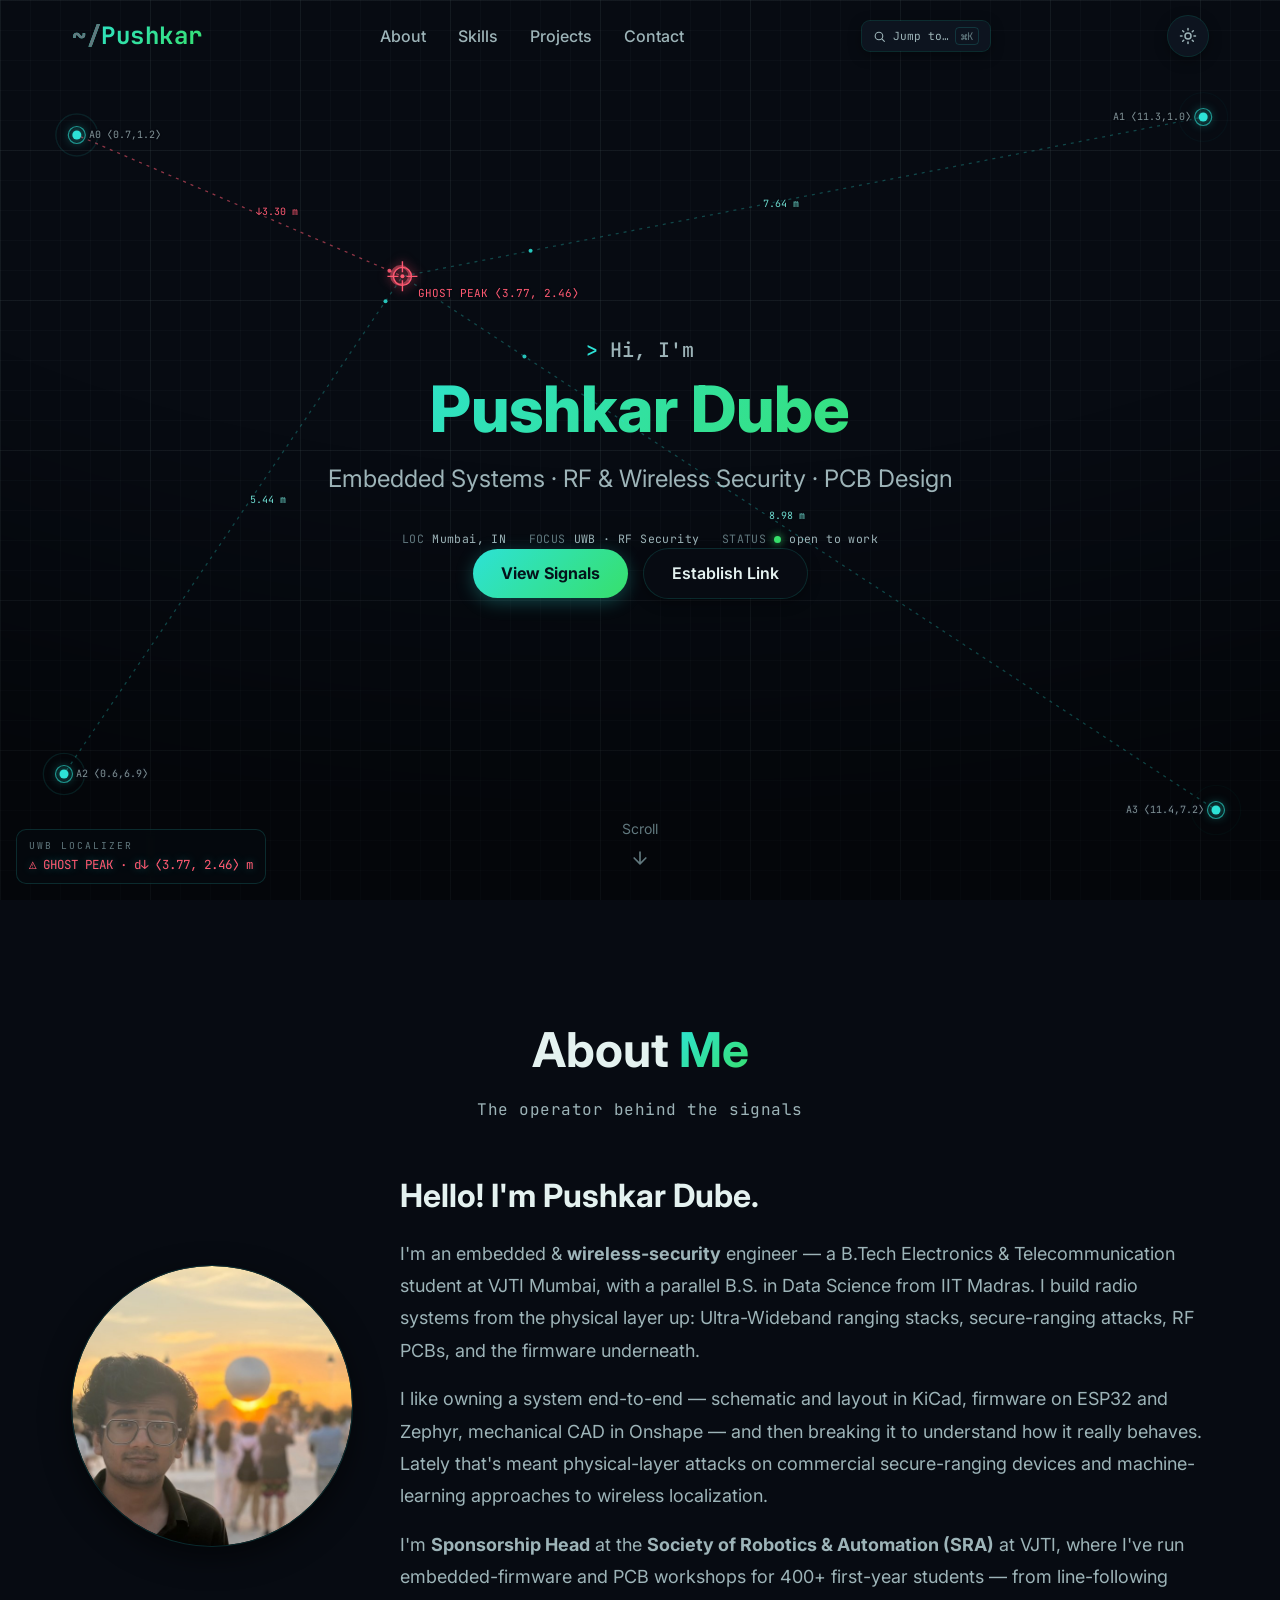
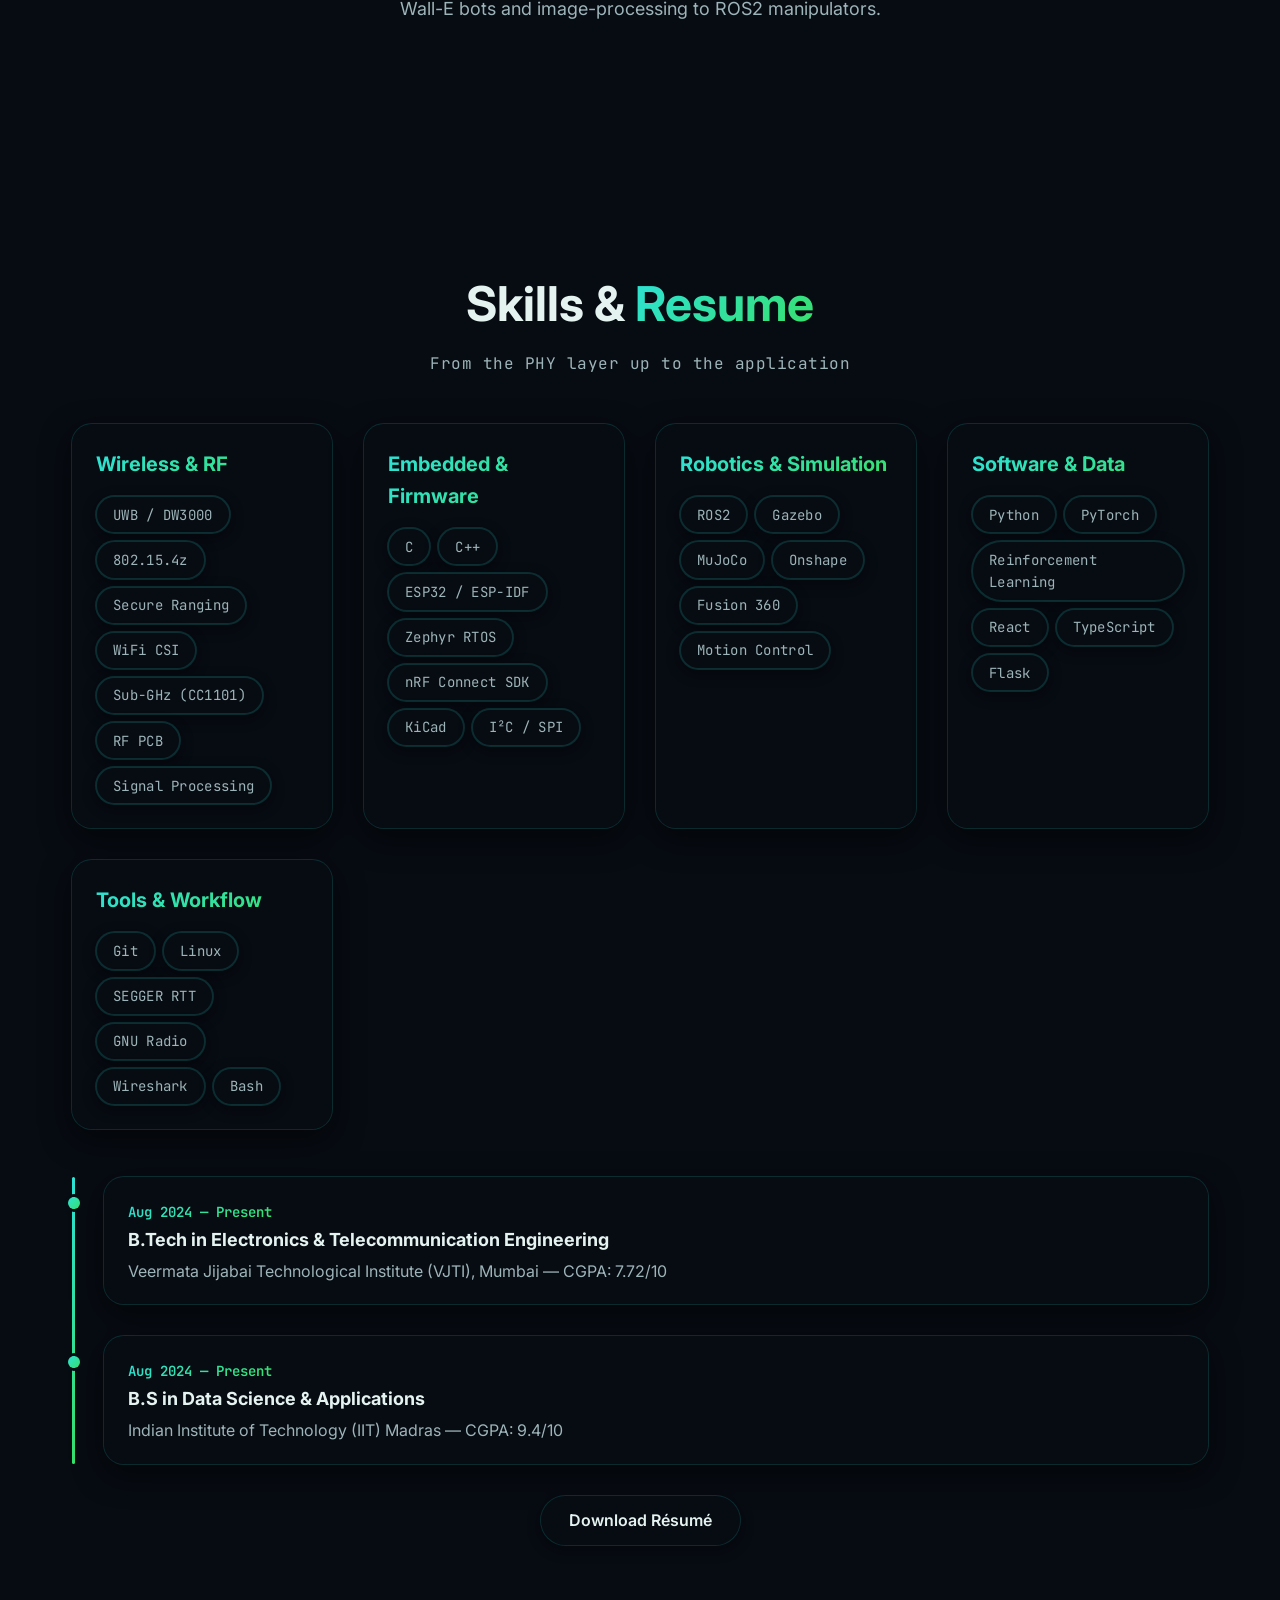
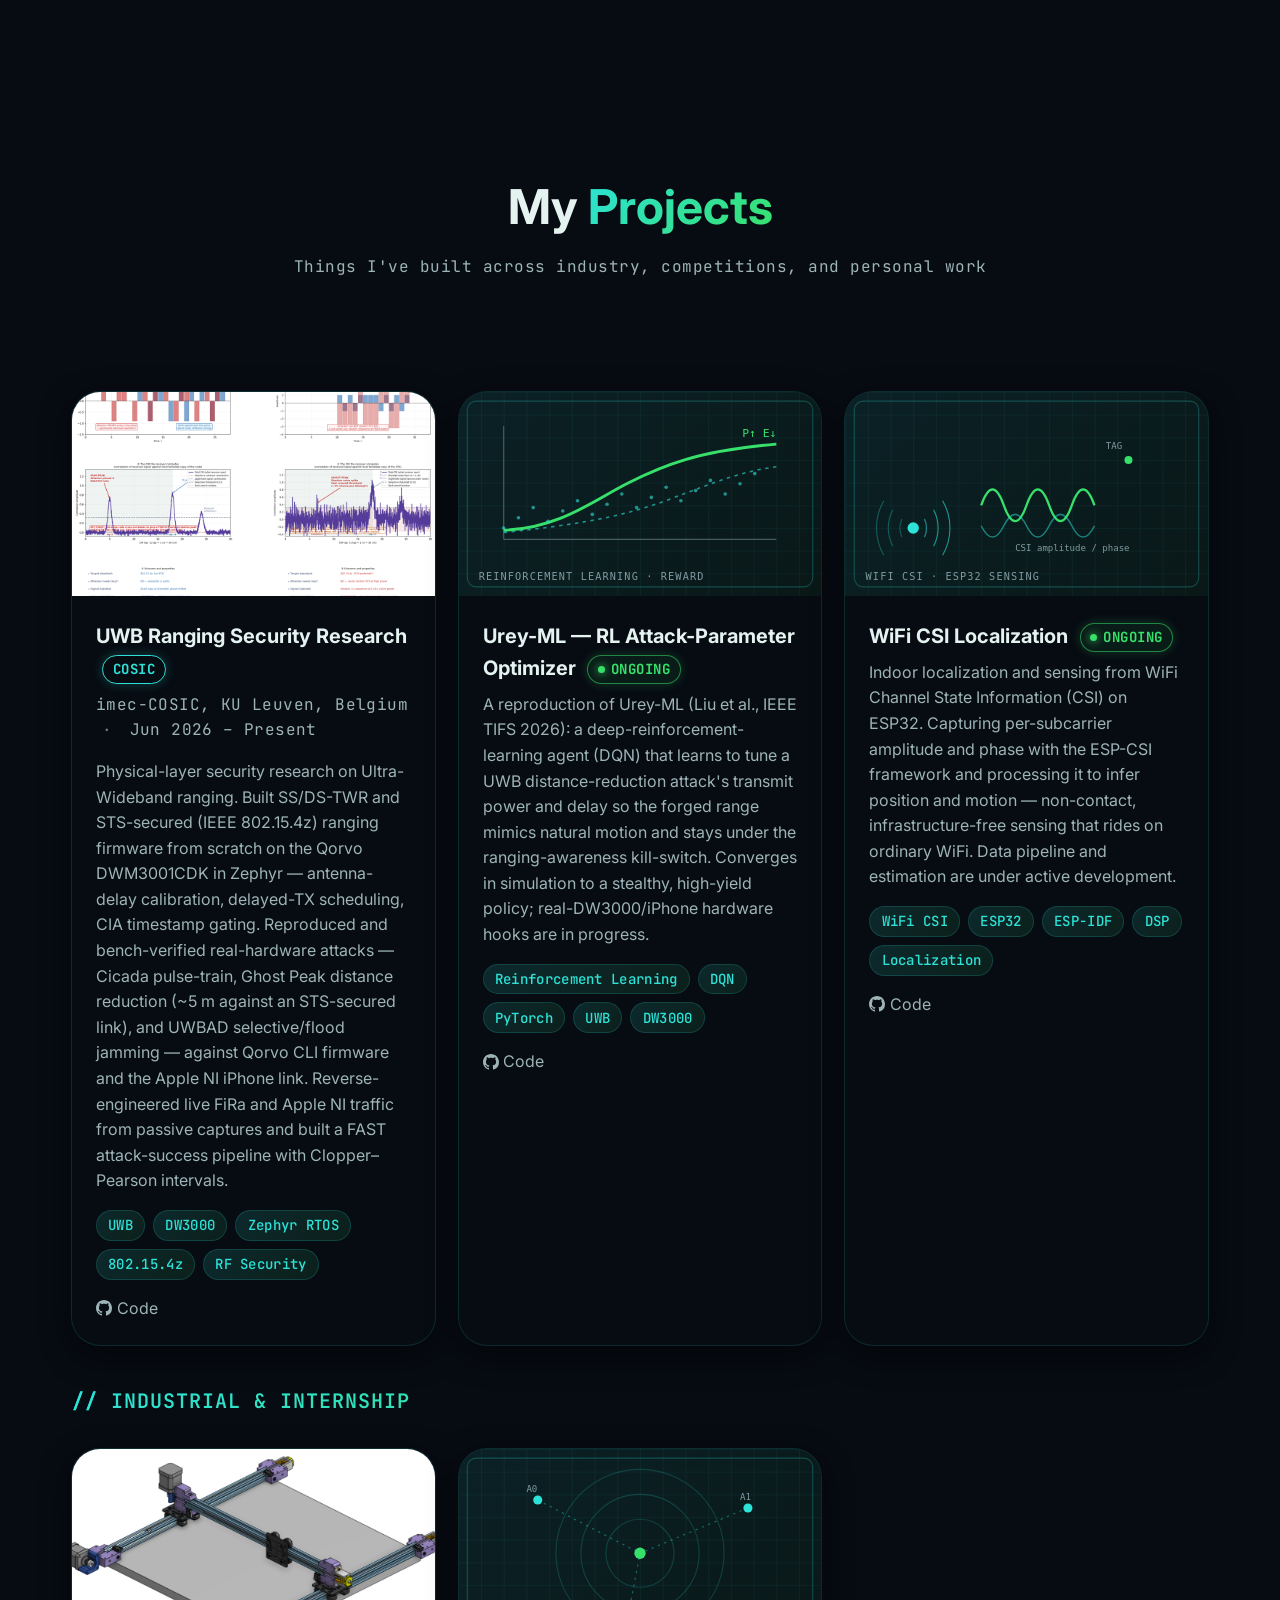
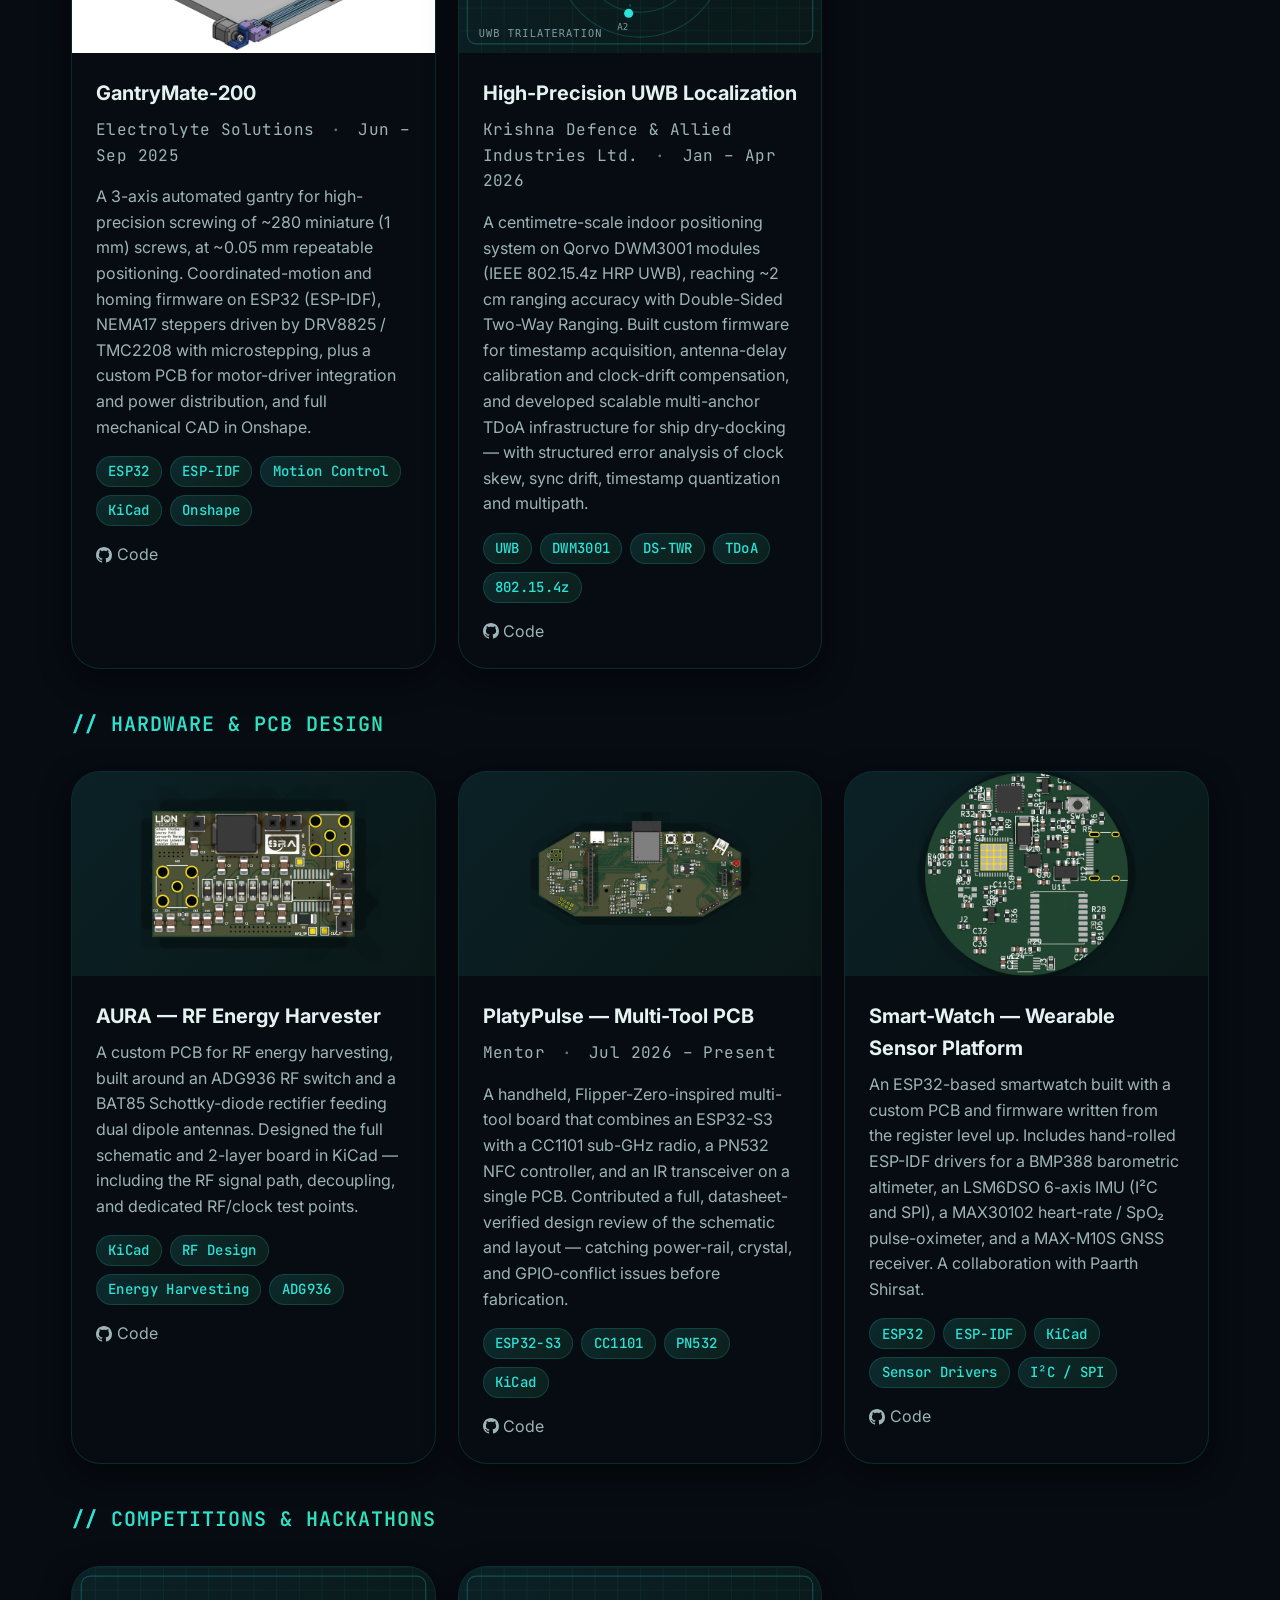
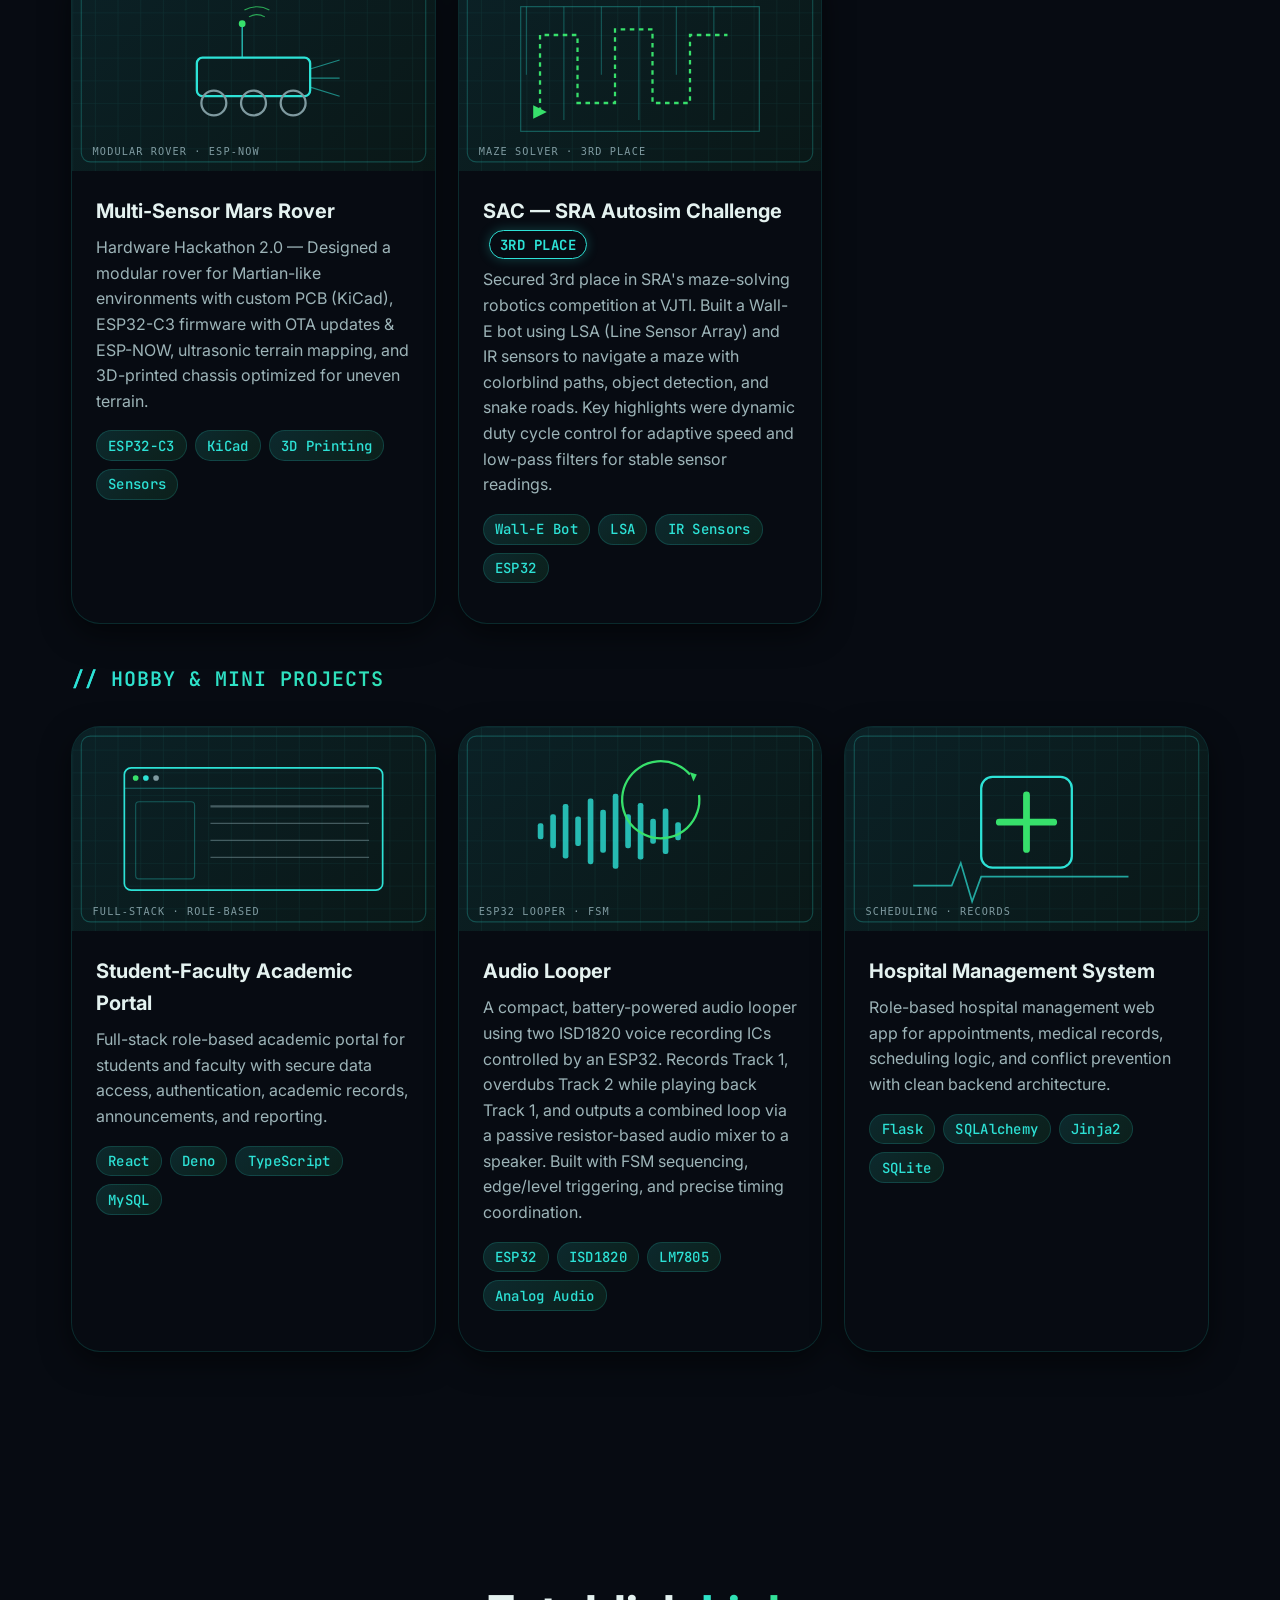
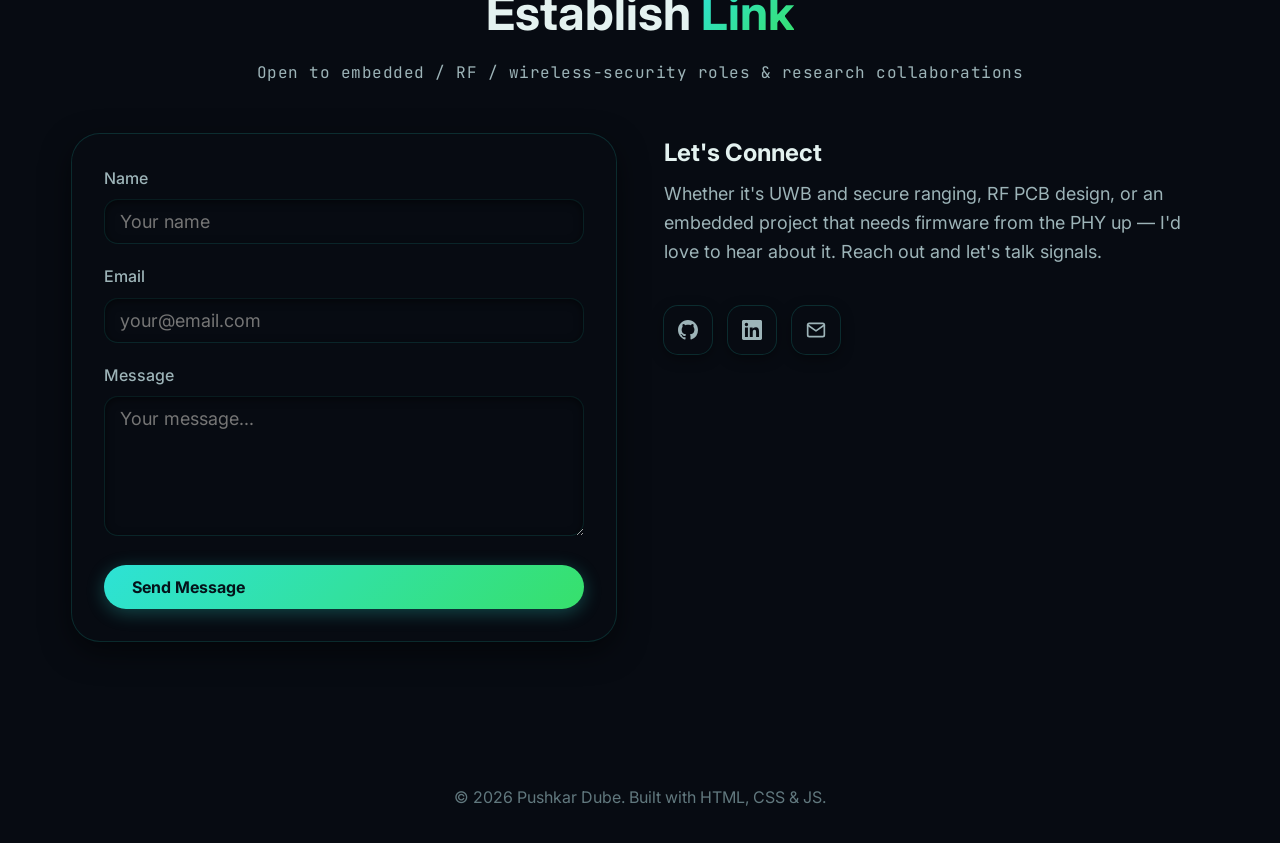
==== commit 082ce5ef: "Add About avatar photo and wire Krishna Defence repo link - Add face-cropped About headshot (assets/" ====
--- a/index.html
+++ b/index.html
@@ -91,7 +91,7 @@
         </div>
         <div class="about-grid reveal">
           <div class="about-image">
-            <span>Your Photo</span>
+            <img src="assets/img/pushkar.jpg" alt="Pushkar Dube" loading="lazy">
           </div>
           <div class="about-text">
             <h3>Hello! I'm Pushkar Dube.</h3>
--- a/css/style.css
+++ b/css/style.css
@@ -1435,3 +1435,12 @@
 
 /* project jump highlight */
 .project-card.flash { box-shadow: 0 0 0 2px var(--accent), 0 18px 40px rgba(0,0,0,0.5); }
+
+/* About avatar photo */
+.about-image img {
+  width: 100%;
+  height: 100%;
+  object-fit: cover;
+  border-radius: 50%;
+  display: block;
+}
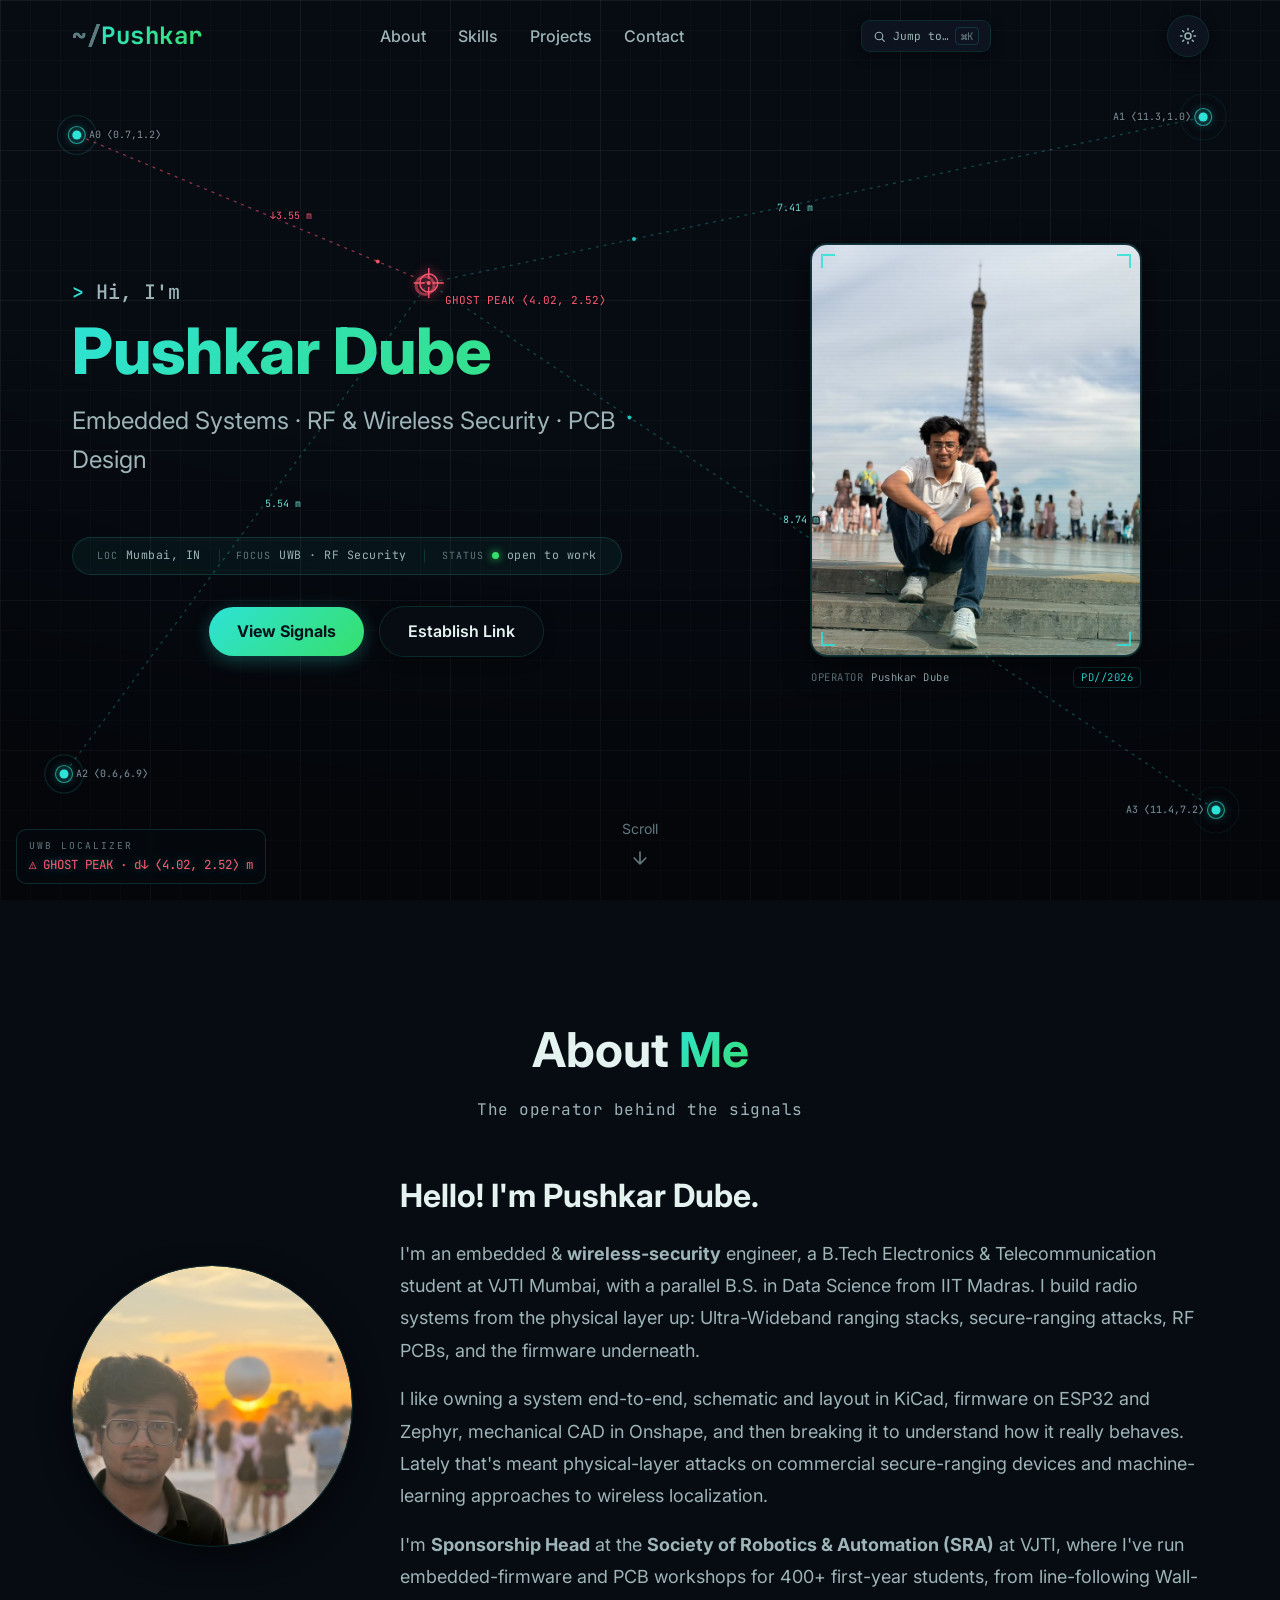
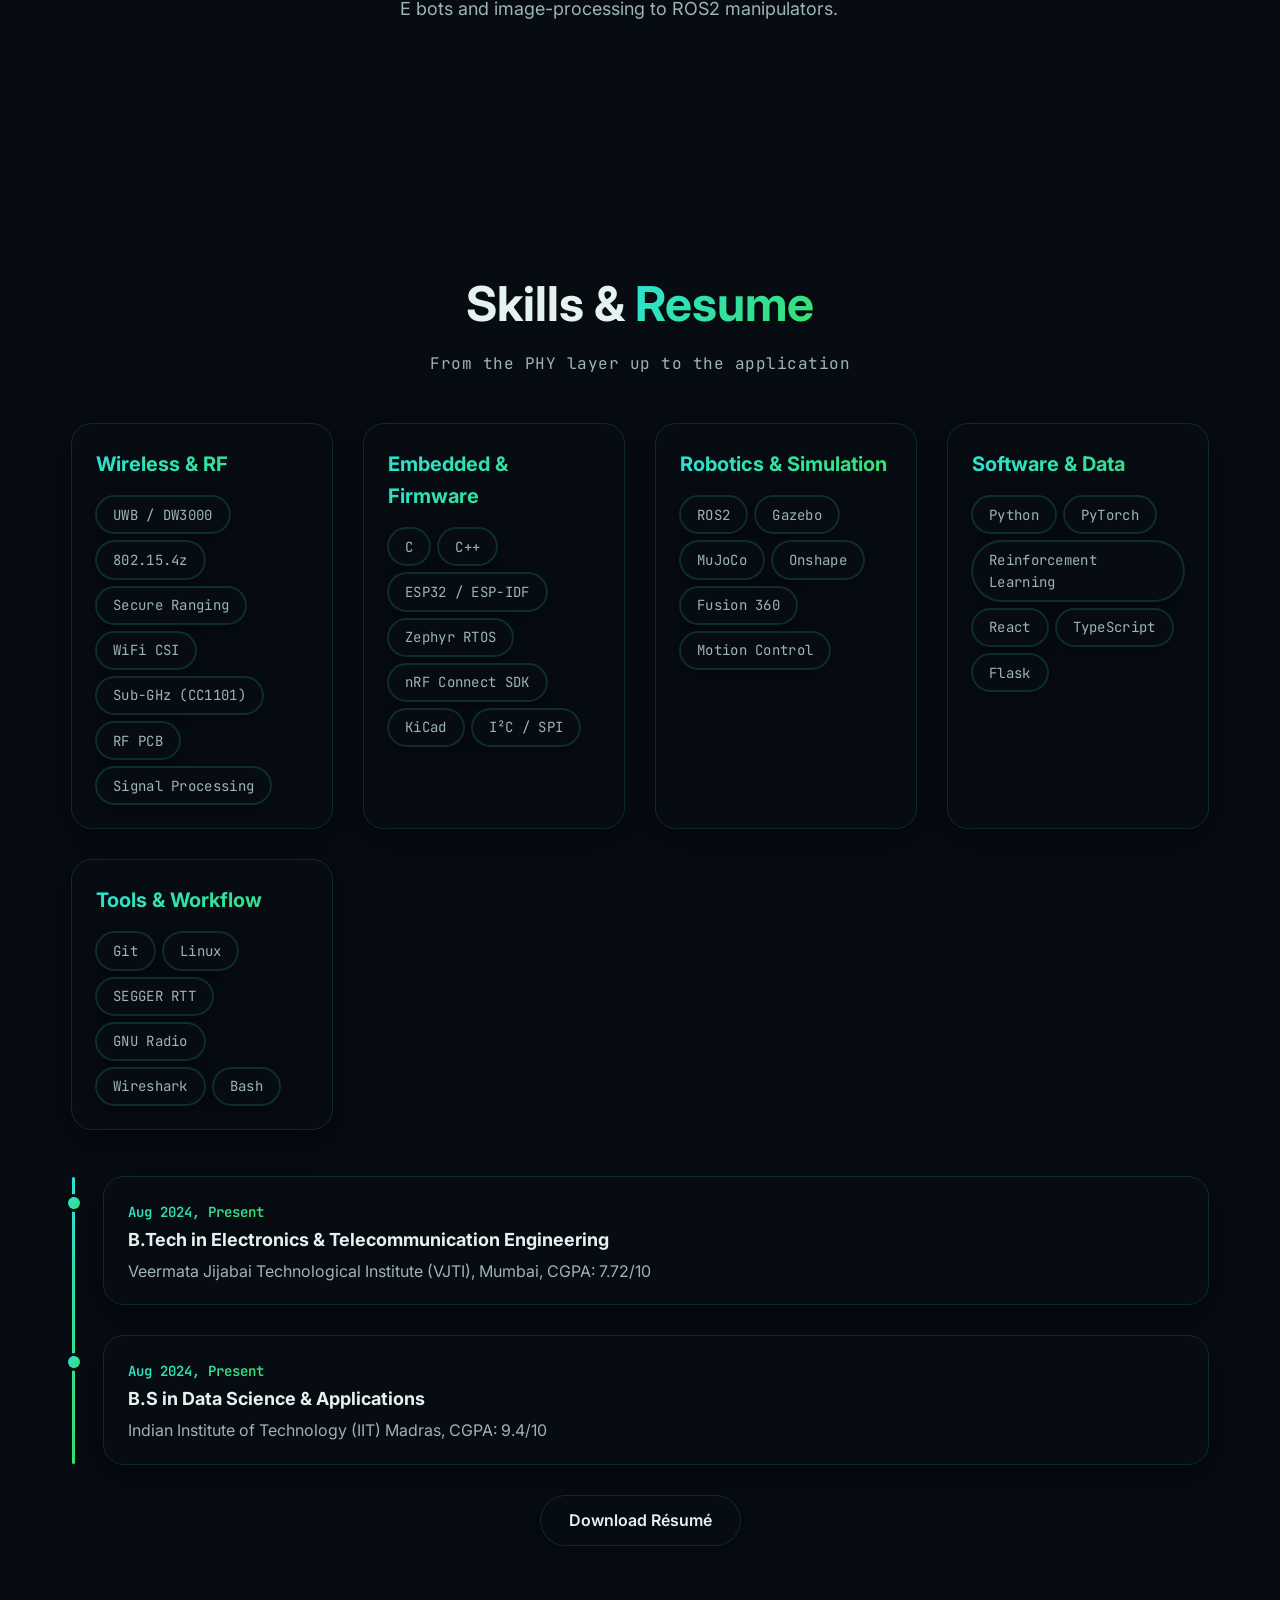
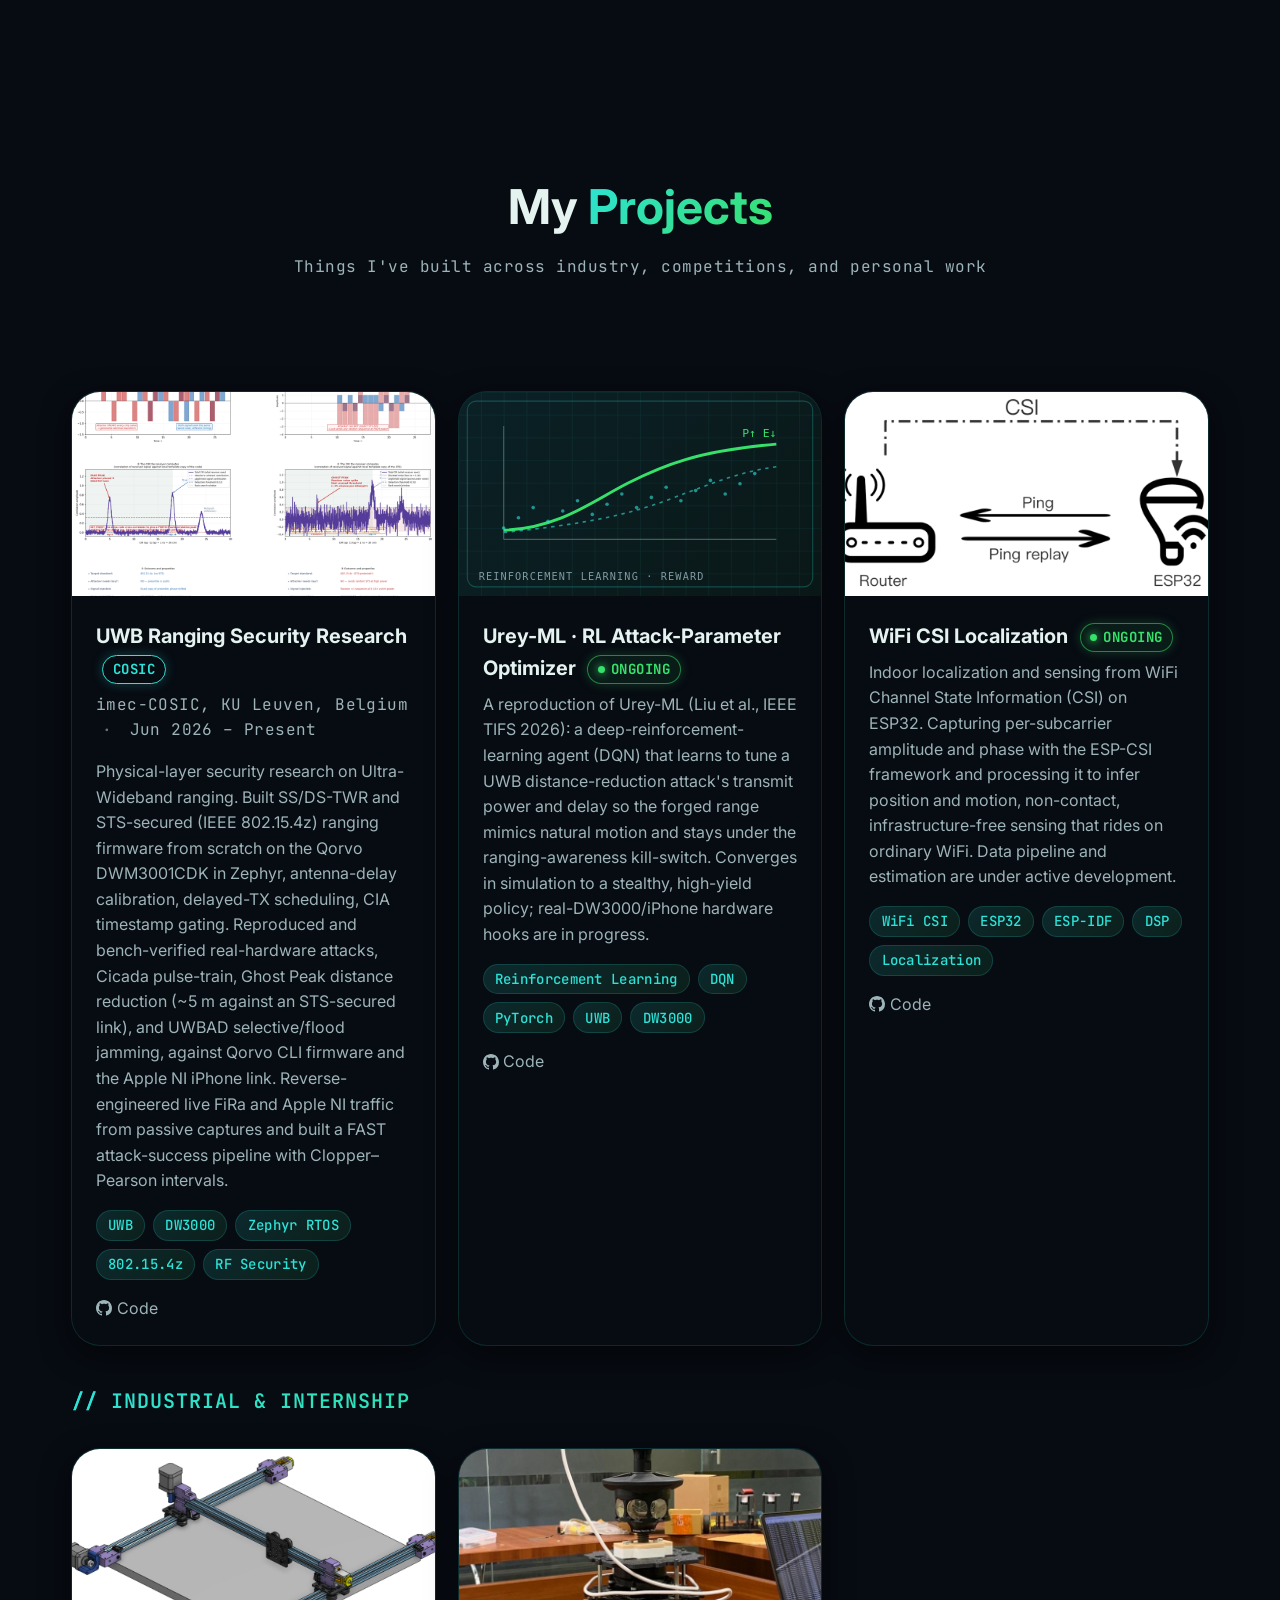
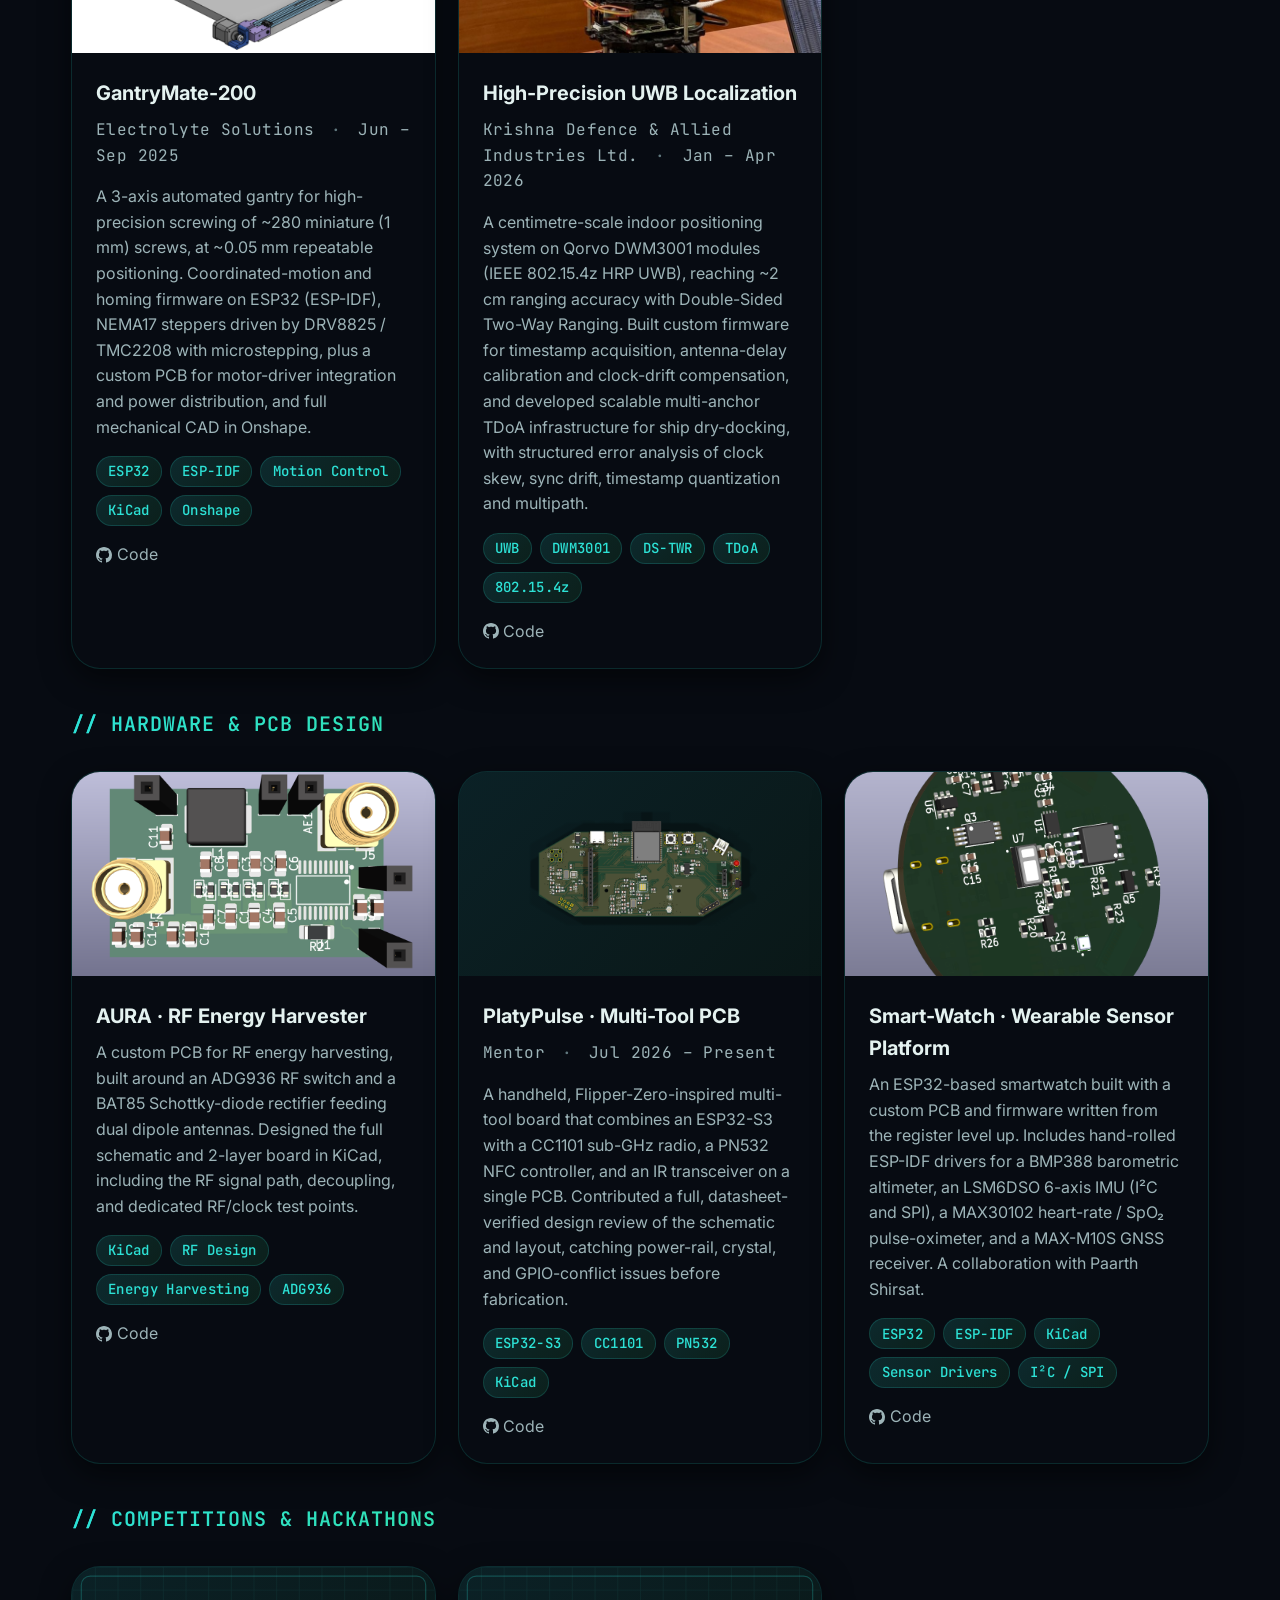
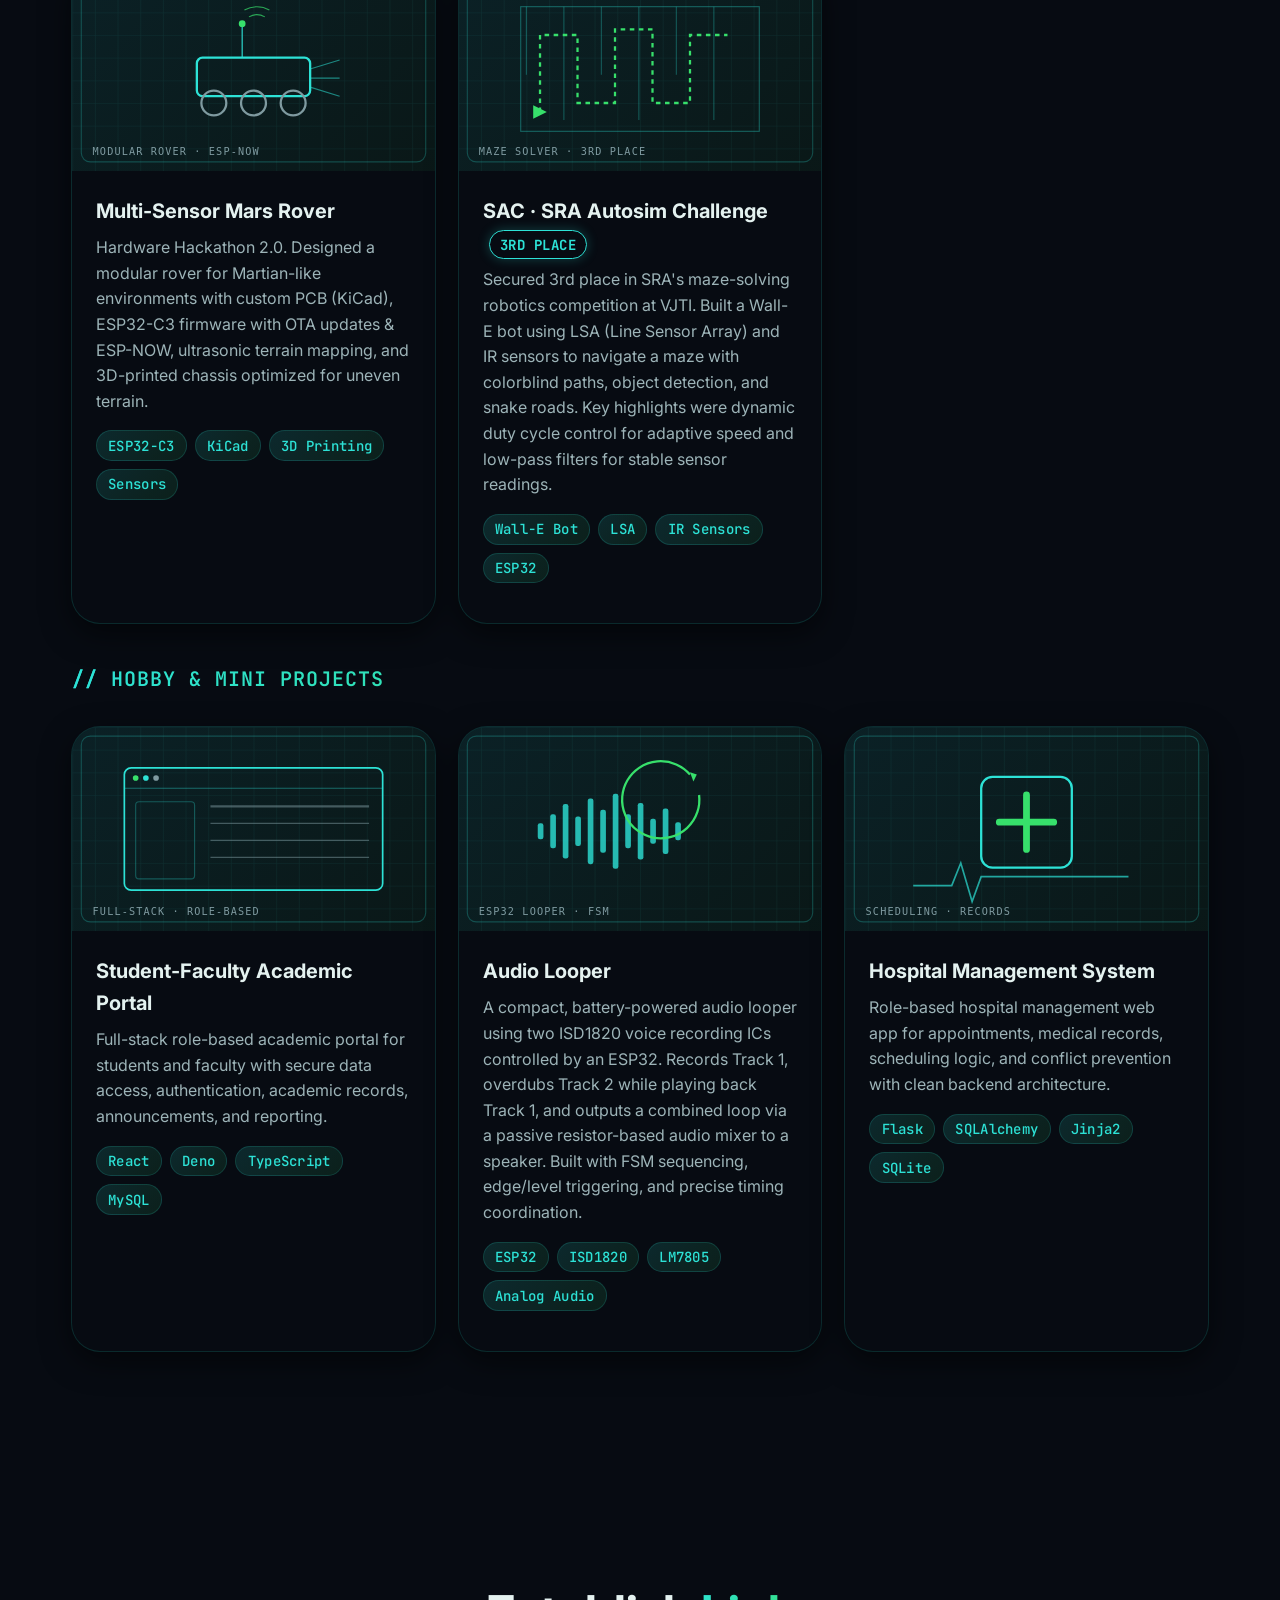
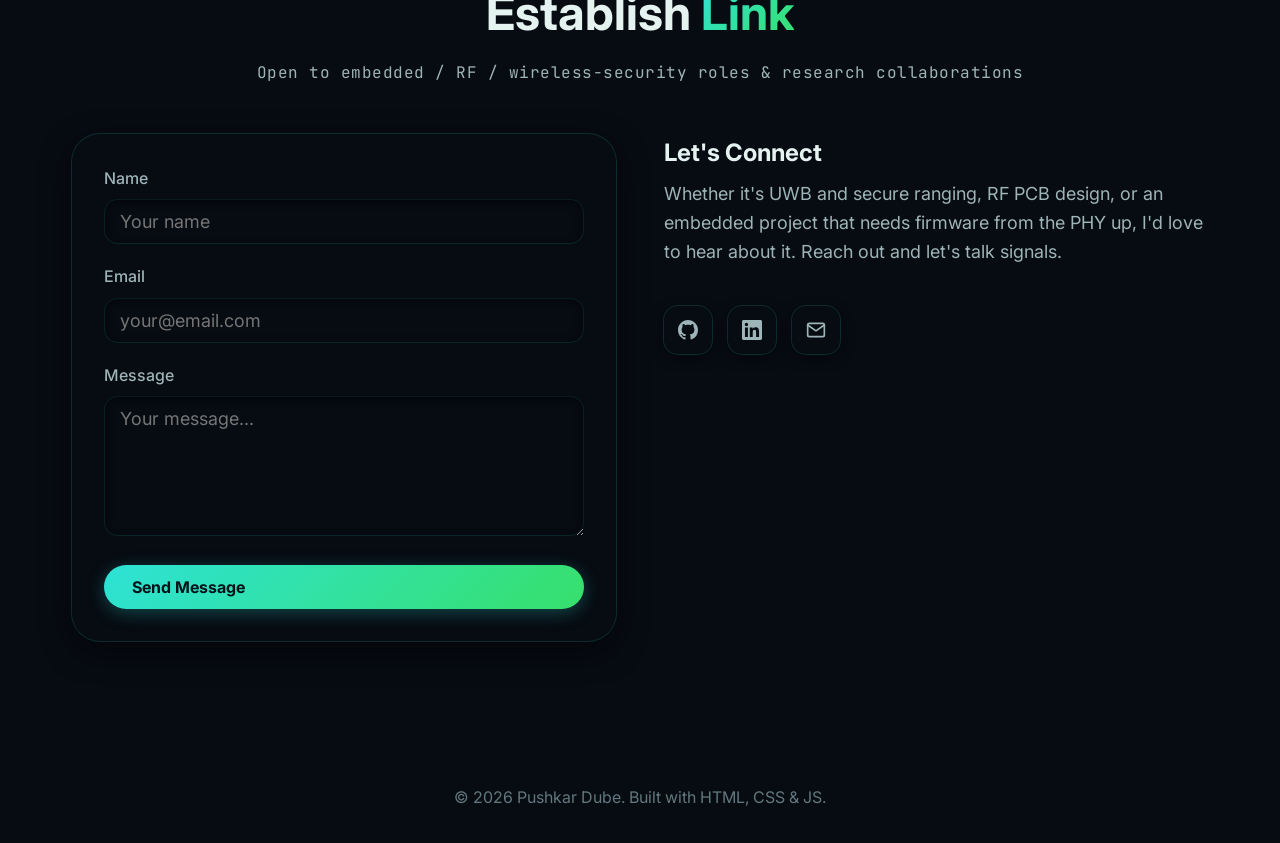
==== commit b24e5040: "Polish hero, photos, light theme, and real repo images - Split hero with Eiffel-steps portrait; add " ====
--- a/index.html
+++ b/index.html
@@ -3,19 +3,19 @@
 <head>
   <meta charset="UTF-8">
   <meta name="viewport" content="width=device-width, initial-scale=1.0">
-  <title>Pushkar Dube — Embedded Systems &amp; Wireless Security</title>
-  <meta name="description" content="Portfolio of Pushkar Dube — B.Tech ECE student at VJTI Mumbai, specializing in embedded systems, RF and wireless security, UWB ranging, and PCB design.">
+  <title>Pushkar Dube · Embedded Systems &amp; Wireless Security</title>
+  <meta name="description" content="Portfolio of Pushkar Dube, B.Tech ECE student at VJTI Mumbai, specializing in embedded systems, RF and wireless security, UWB ranging, and PCB design.">
 
   <!-- Open Graph -->
-  <meta property="og:title" content="Pushkar Dube — Embedded Systems &amp; Wireless Security">
-  <meta property="og:description" content="Portfolio of Pushkar Dube — B.Tech ECE student at VJTI Mumbai, specializing in embedded systems, RF and wireless security, UWB ranging, and PCB design.">
+  <meta property="og:title" content="Pushkar Dube · Embedded Systems &amp; Wireless Security">
+  <meta property="og:description" content="Portfolio of Pushkar Dube, B.Tech ECE student at VJTI Mumbai, specializing in embedded systems, RF and wireless security, UWB ranging, and PCB design.">
   <meta property="og:type" content="website">
   <meta property="og:url" content="https://pushkar.github.io">
 
   <!-- Twitter Card -->
   <meta name="twitter:card" content="summary_large_image">
-  <meta name="twitter:title" content="Pushkar Dube — Embedded Systems &amp; Wireless Security">
-  <meta name="twitter:description" content="Portfolio of Pushkar Dube — B.Tech ECE student at VJTI Mumbai, specializing in embedded systems, RF and wireless security, UWB ranging, and PCB design.">
+  <meta name="twitter:title" content="Pushkar Dube · Embedded Systems &amp; Wireless Security">
+  <meta name="twitter:description" content="Portfolio of Pushkar Dube, B.Tech ECE student at VJTI Mumbai, specializing in embedded systems, RF and wireless security, UWB ranging, and PCB design.">
 
   <!-- Google Fonts -->
   <link rel="preconnect" href="https://fonts.googleapis.com">
@@ -59,19 +59,29 @@
     <!-- Hero -->
     <section class="hero" id="hero">
       <div class="container">
-        <div class="hero-content">
-          <p class="hero-greeting">Hi, I'm</p>
-          <h1 class="hero-name">Pushkar Dube</h1>
-          <p class="hero-tagline">Embedded Systems · RF &amp; Wireless Security · PCB Design</p>
-          <ul class="hero-spec" aria-label="At a glance">
-            <li><span class="k">LOC</span> Mumbai, IN</li>
-            <li><span class="k">FOCUS</span> UWB · RF Security</li>
-            <li><span class="k">STATUS</span> <span class="live-dot" aria-hidden="true"></span> open to work</li>
-          </ul>
-          <div class="hero-cta">
-            <a href="#projects" class="btn btn-primary">View Signals</a>
-            <a href="#contact" class="btn btn-secondary">Establish Link</a>
-          </div>
+        <div class="hero-grid">
+          <div class="hero-content">
+            <p class="hero-greeting">Hi, I'm</p>
+            <h1 class="hero-name">Pushkar Dube</h1>
+            <p class="hero-tagline">Embedded Systems · RF &amp; Wireless Security · PCB Design</p>
+            <ul class="hero-spec" aria-label="At a glance">
+              <li><span class="k">LOC</span> Mumbai, IN</li>
+              <li><span class="k">FOCUS</span> UWB · RF Security</li>
+              <li><span class="k">STATUS</span> <span class="live-dot" aria-hidden="true"></span> open to work</li>
+            </ul>
+            <div class="hero-cta">
+              <a href="#projects" class="btn btn-primary">View Signals</a>
+              <a href="#contact" class="btn btn-secondary">Establish Link</a>
+            </div>
+          </div>
+          <figure class="hero-portrait">
+            <div class="hp-frame">
+              <img src="assets/img/pushkar-paris.jpg" alt="Pushkar Dube in front of the Eiffel Tower">
+              <span class="hp-corner tl"></span><span class="hp-corner tr"></span><span class="hp-corner bl"></span><span class="hp-corner br"></span>
+              <div class="hp-scan" aria-hidden="true"></div>
+            </div>
+            <figcaption class="hp-cap"><span class="hp-k">Operator</span> Pushkar Dube <span class="hp-id">PD//2026</span></figcaption>
+          </figure>
         </div>
       </div>
       <div class="scroll-indicator" aria-hidden="true">
@@ -96,21 +106,21 @@
           <div class="about-text">
             <h3>Hello! I'm Pushkar Dube.</h3>
             <p>
-              I'm an embedded &amp; <b>wireless-security</b> engineer — a B.Tech Electronics
+              I'm an embedded &amp; <b>wireless-security</b> engineer, a B.Tech Electronics
               &amp; Telecommunication student at VJTI Mumbai, with a parallel B.S. in Data Science
               from IIT Madras. I build radio systems from the physical layer up: Ultra-Wideband
               ranging stacks, secure-ranging attacks, RF PCBs, and the firmware underneath.
             </p>
             <p>
-              I like owning a system end-to-end — schematic and layout in KiCad, firmware on
-              ESP32 and Zephyr, mechanical CAD in Onshape — and then breaking it to understand
+              I like owning a system end-to-end, schematic and layout in KiCad, firmware on
+              ESP32 and Zephyr, mechanical CAD in Onshape, and then breaking it to understand
               how it really behaves. Lately that's meant physical-layer attacks on commercial
               secure-ranging devices and machine-learning approaches to wireless localization.
             </p>
             <p>
               I'm <b>Sponsorship Head</b> at the <b>Society of Robotics &amp; Automation (SRA)</b>
               at VJTI, where I've run embedded-firmware and PCB workshops for 400+ first-year
-              students — from line-following Wall-E bots and image-processing to ROS2 manipulators.
+              students, from line-following Wall-E bots and image-processing to ROS2 manipulators.
             </p>
           </div>
         </div>
@@ -187,14 +197,14 @@
         <!-- Education Timeline -->
         <div class="timeline reveal">
           <div class="timeline-item">
-            <span class="timeline-date">Aug 2024 — Present</span>
+            <span class="timeline-date">Aug 2024, Present</span>
             <h4>B.Tech in Electronics &amp; Telecommunication Engineering</h4>
-            <p>Veermata Jijabai Technological Institute (VJTI), Mumbai — CGPA: 7.72/10</p>
+            <p>Veermata Jijabai Technological Institute (VJTI), Mumbai, CGPA: 7.72/10</p>
           </div>
           <div class="timeline-item">
-            <span class="timeline-date">Aug 2024 — Present</span>
+            <span class="timeline-date">Aug 2024, Present</span>
             <h4>B.S in Data Science &amp; Applications</h4>
-            <p>Indian Institute of Technology (IIT) Madras — CGPA: 9.4/10</p>
+            <p>Indian Institute of Technology (IIT) Madras, CGPA: 9.4/10</p>
           </div>
         </div>
 
@@ -222,7 +232,7 @@
             <div class="project-info">
               <h3>UWB Ranging Security Research <span class="project-badge">COSIC</span></h3>
               <p class="project-org">imec-COSIC, KU Leuven, Belgium <span class="sep">·</span> Jun 2026 – Present</p>
-              <p>Physical-layer security research on Ultra-Wideband ranging. Built SS/DS-TWR and STS-secured (IEEE 802.15.4z) ranging firmware from scratch on the Qorvo DWM3001CDK in Zephyr — antenna-delay calibration, delayed-TX scheduling, CIA timestamp gating. Reproduced and bench-verified real-hardware attacks — Cicada pulse-train, Ghost Peak distance reduction (~5 m against an STS-secured link), and UWBAD selective/flood jamming — against Qorvo CLI firmware and the Apple NI iPhone link. Reverse-engineered live FiRa and Apple NI traffic from passive captures and built a FAST attack-success pipeline with Clopper–Pearson intervals.</p>
+              <p>Physical-layer security research on Ultra-Wideband ranging. Built SS/DS-TWR and STS-secured (IEEE 802.15.4z) ranging firmware from scratch on the Qorvo DWM3001CDK in Zephyr, antenna-delay calibration, delayed-TX scheduling, CIA timestamp gating. Reproduced and bench-verified real-hardware attacks, Cicada pulse-train, Ghost Peak distance reduction (~5 m against an STS-secured link), and UWBAD selective/flood jamming, against Qorvo CLI firmware and the Apple NI iPhone link. Reverse-engineered live FiRa and Apple NI traffic from passive captures and built a FAST attack-success pipeline with Clopper–Pearson intervals.</p>
               <div class="project-tech">
                 <span>UWB</span>
                 <span>DW3000</span>
@@ -244,7 +254,7 @@
               <img src="assets/img/rl.svg" alt="Reinforcement-learning reward curve for the Urey-ML attack-parameter optimizer" loading="lazy">
             </div>
             <div class="project-info">
-              <h3>Urey-ML — RL Attack-Parameter Optimizer <span class="project-badge status-live">Ongoing</span></h3>
+              <h3>Urey-ML · RL Attack-Parameter Optimizer <span class="project-badge status-live">Ongoing</span></h3>
               <p>A reproduction of Urey-ML (Liu et al., IEEE TIFS 2026): a deep-reinforcement-learning agent (DQN) that learns to tune a UWB distance-reduction attack's transmit power and delay so the forged range mimics natural motion and stays under the ranging-awareness kill-switch. Converges in simulation to a stealthy, high-yield policy; real-DW3000/iPhone hardware hooks are in progress.</p>
               <div class="project-tech">
                 <span>Reinforcement Learning</span>
@@ -264,11 +274,11 @@
 
           <article class="project-card reveal">
             <div class="project-image">
-              <img src="assets/img/wificsi.svg" alt="WiFi Channel State Information amplitude and phase used for indoor localization" loading="lazy">
+              <img src="assets/img/wificsi-real.png" alt="WiFi CSI captured between a router and an ESP32" loading="lazy">
             </div>
             <div class="project-info">
               <h3>WiFi CSI Localization <span class="project-badge status-live">Ongoing</span></h3>
-              <p>Indoor localization and sensing from WiFi Channel State Information (CSI) on ESP32. Capturing per-subcarrier amplitude and phase with the ESP-CSI framework and processing it to infer position and motion — non-contact, infrastructure-free sensing that rides on ordinary WiFi. Data pipeline and estimation are under active development.</p>
+              <p>Indoor localization and sensing from WiFi Channel State Information (CSI) on ESP32. Capturing per-subcarrier amplitude and phase with the ESP-CSI framework and processing it to infer position and motion, non-contact, infrastructure-free sensing that rides on ordinary WiFi. Data pipeline and estimation are under active development.</p>
               <div class="project-tech">
                 <span>WiFi CSI</span>
                 <span>ESP32</span>
@@ -315,12 +325,12 @@
 
           <article class="project-card reveal">
             <div class="project-image">
-              <img src="assets/img/ranging.svg" alt="UWB trilateration with fixed anchors and a mobile tag" loading="lazy">
+              <img src="assets/img/kd-localization.jpg" alt="UWB localization hardware mounted on a robot during field testing" loading="lazy">
             </div>
             <div class="project-info">
               <h3>High-Precision UWB Localization</h3>
               <p class="project-org">Krishna Defence &amp; Allied Industries Ltd. <span class="sep">·</span> Jan – Apr 2026</p>
-              <p>A centimetre-scale indoor positioning system on Qorvo DWM3001 modules (IEEE 802.15.4z HRP UWB), reaching ~2 cm ranging accuracy with Double-Sided Two-Way Ranging. Built custom firmware for timestamp acquisition, antenna-delay calibration and clock-drift compensation, and developed scalable multi-anchor TDoA infrastructure for ship dry-docking — with structured error analysis of clock skew, sync drift, timestamp quantization and multipath.</p>
+              <p>A centimetre-scale indoor positioning system on Qorvo DWM3001 modules (IEEE 802.15.4z HRP UWB), reaching ~2 cm ranging accuracy with Double-Sided Two-Way Ranging. Built custom firmware for timestamp acquisition, antenna-delay calibration and clock-drift compensation, and developed scalable multi-anchor TDoA infrastructure for ship dry-docking, with structured error analysis of clock skew, sync drift, timestamp quantization and multipath.</p>
               <div class="project-tech">
                 <span>UWB</span>
                 <span>DWM3001</span>
@@ -343,11 +353,11 @@
         <div class="projects-grid">
           <article class="project-card reveal">
             <div class="project-image">
-              <img src="assets/img/aura-pcb.png" alt="3D render of the AURA RF energy-harvester PCB" loading="lazy">
-            </div>
-            <div class="project-info">
-              <h3>AURA — RF Energy Harvester</h3>
-              <p>A custom PCB for RF energy harvesting, built around an ADG936 RF switch and a BAT85 Schottky-diode rectifier feeding dual dipole antennas. Designed the full schematic and 2-layer board in KiCad — including the RF signal path, decoupling, and dedicated RF/clock test points.</p>
+              <img src="assets/img/aura-render.png" alt="3D render of the AURA RF energy-harvester board" loading="lazy">
+            </div>
+            <div class="project-info">
+              <h3>AURA · RF Energy Harvester</h3>
+              <p>A custom PCB for RF energy harvesting, built around an ADG936 RF switch and a BAT85 Schottky-diode rectifier feeding dual dipole antennas. Designed the full schematic and 2-layer board in KiCad, including the RF signal path, decoupling, and dedicated RF/clock test points.</p>
               <div class="project-tech">
                 <span>KiCad</span>
                 <span>RF Design</span>
@@ -368,9 +378,9 @@
               <img src="assets/img/platy-pcb.png" alt="3D render of the PlatyPulse multi-tool PCB" loading="lazy">
             </div>
             <div class="project-info">
-              <h3>PlatyPulse — Multi-Tool PCB</h3>
+              <h3>PlatyPulse · Multi-Tool PCB</h3>
               <p class="project-org">Mentor <span class="sep">·</span> Jul 2026 – Present</p>
-              <p>A handheld, Flipper-Zero-inspired multi-tool board that combines an ESP32-S3 with a CC1101 sub-GHz radio, a PN532 NFC controller, and an IR transceiver on a single PCB. Contributed a full, datasheet-verified design review of the schematic and layout — catching power-rail, crystal, and GPIO-conflict issues before fabrication.</p>
+              <p>A handheld, Flipper-Zero-inspired multi-tool board that combines an ESP32-S3 with a CC1101 sub-GHz radio, a PN532 NFC controller, and an IR transceiver on a single PCB. Contributed a full, datasheet-verified design review of the schematic and layout, catching power-rail, crystal, and GPIO-conflict issues before fabrication.</p>
               <div class="project-tech">
                 <span>ESP32-S3</span>
                 <span>CC1101</span>
@@ -388,10 +398,10 @@
 
           <article class="project-card reveal">
             <div class="project-image">
-              <img src="assets/img/watch-pcb.png" alt="3D render of the Smart-Watch wearable sensor PCB" loading="lazy">
-            </div>
-            <div class="project-info">
-              <h3>Smart-Watch — Wearable Sensor Platform</h3>
+              <img src="assets/img/watch-render.png" alt="3D render of the Smart-Watch wearable sensor PCB" loading="lazy">
+            </div>
+            <div class="project-info">
+              <h3>Smart-Watch · Wearable Sensor Platform</h3>
               <p>An ESP32-based smartwatch built with a custom PCB and firmware written from the register level up. Includes hand-rolled ESP-IDF drivers for a BMP388 barometric altimeter, an LSM6DSO 6-axis IMU (I²C and SPI), a MAX30102 heart-rate / SpO₂ pulse-oximeter, and a MAX-M10S GNSS receiver. A collaboration with Paarth Shirsat.</p>
               <div class="project-tech">
                 <span>ESP32</span>
@@ -419,7 +429,7 @@
             </div>
             <div class="project-info">
               <h3>Multi-Sensor Mars Rover</h3>
-              <p>Hardware Hackathon 2.0 — Designed a modular rover for Martian-like environments with custom PCB (KiCad), ESP32-C3 firmware with OTA updates &amp; ESP-NOW, ultrasonic terrain mapping, and 3D-printed chassis optimized for uneven terrain.</p>
+              <p>Hardware Hackathon 2.0. Designed a modular rover for Martian-like environments with custom PCB (KiCad), ESP32-C3 firmware with OTA updates &amp; ESP-NOW, ultrasonic terrain mapping, and 3D-printed chassis optimized for uneven terrain.</p>
               <div class="project-tech">
                 <span>ESP32-C3</span>
                 <span>KiCad</span>
@@ -434,7 +444,7 @@
               <img src="assets/img/maze.svg" alt="Maze-solving robot navigating a grid" loading="lazy">
             </div>
             <div class="project-info">
-              <h3>SAC — SRA Autosim Challenge <span class="project-badge">3rd Place</span></h3>
+              <h3>SAC · SRA Autosim Challenge <span class="project-badge">3rd Place</span></h3>
               <p>Secured 3rd place in SRA's maze-solving robotics competition at VJTI. Built a Wall-E bot using LSA (Line Sensor Array) and IR sensors to navigate a maze with colorblind paths, object detection, and snake roads. Key highlights were dynamic duty cycle control for adaptive speed and low-pass filters for stable sensor readings.</p>
               <div class="project-tech">
                 <span>Wall-E Bot</span>
@@ -528,7 +538,7 @@
               <h3>Let's Connect</h3>
               <p>
                 Whether it's UWB and secure ranging, RF PCB design, or an embedded
-                project that needs firmware from the PHY up — I'd love to hear about it.
+                project that needs firmware from the PHY up, I'd love to hear about it.
                 Reach out and let's talk signals.
               </p>
             </div>
--- a/css/style.css
+++ b/css/style.css
@@ -1267,35 +1267,35 @@
    Light theme
    ============================================ */
 :root[data-theme="light"]{
-  --bg-primary:#f3f4ef;
-  --bg-card:#fbfcf8;
-  --bg-card-hover:#edeee7;
-  --border-color:rgba(6,120,110,.22);
-  --accent-start:#08a99a;
-  --accent-end:#0f9d4e;
-  --accent:#088f83;
-  --accent-hover:#0b756b;
-  --accent-glow:rgba(8,169,154,.22);
-  --text-primary:#0e1b1f;
-  --text-secondary:#3d545d;
-  --text-muted:#6a828a;
-  --shadow-neu:0 0 0 1px var(--border-color),0 8px 24px rgba(15,45,50,.10);
-  --shadow-neu-hover:0 0 0 1px rgba(8,169,154,.45),0 14px 36px rgba(15,45,50,.16),0 0 20px rgba(8,169,154,.12);
-  --shadow-neu-inset:inset 0 2px 8px rgba(15,45,50,.10),inset 0 0 0 1px var(--border-color);
-  --shadow-neu-sm:0 0 0 1px var(--border-color),0 3px 12px rgba(15,45,50,.08);
-  --grid-minor:rgba(30,70,72,0.05);
-  --grid-major:rgba(30,70,72,0.10);
-  --vignette:rgba(25,50,52,0.06);
+  --bg-primary:#e6ded1;      /* warm greige / sand — cards lift off it */
+  --bg-card:#f6f1e8;
+  --bg-card-hover:#efe8db;
+  --border-color:rgba(60,90,86,.22);
+  --accent-start:#0a978a;
+  --accent-end:#12934a;
+  --accent:#0a8378;
+  --accent-hover:#0b6c62;
+  --accent-glow:rgba(10,151,138,.22);
+  --text-primary:#1a2420;
+  --text-secondary:#3f544e;
+  --text-muted:#6d7d76;
+  --shadow-neu:0 0 0 1px var(--border-color),0 8px 24px rgba(50,40,25,.10);
+  --shadow-neu-hover:0 0 0 1px rgba(10,151,138,.45),0 14px 36px rgba(50,40,25,.16),0 0 20px rgba(10,151,138,.12);
+  --shadow-neu-inset:inset 0 2px 8px rgba(50,40,25,.10),inset 0 0 0 1px var(--border-color);
+  --shadow-neu-sm:0 0 0 1px var(--border-color),0 3px 12px rgba(50,40,25,.08);
+  --grid-minor:rgba(70,60,45,0.05);
+  --grid-major:rgba(70,60,45,0.09);
+  --vignette:rgba(60,45,28,0.07);
 }
 :root[data-theme="light"] .navbar.scrolled{
-  background:rgba(238,243,243,.85);
-  box-shadow:0 1px 0 var(--border-color),0 8px 24px rgba(15,45,50,.10);
-}
-:root[data-theme="light"] #uwbHud{ background:rgba(255,255,255,.72); }
+  background:rgba(230,222,209,.85);
+  box-shadow:0 1px 0 var(--border-color),0 8px 24px rgba(50,40,25,.10);
+}
+:root[data-theme="light"] #uwbHud{ background:rgba(246,241,232,.82); }
 :root[data-theme="light"] body::after{
   background:
-    radial-gradient(60vw 40vh at 78% -5%, rgba(8,169,154,.10), transparent 60%),
-    radial-gradient(50vw 40vh at 10% 12%, rgba(15,157,78,.07), transparent 60%);
+    radial-gradient(130% 100% at 50% -10%, transparent 62%, var(--vignette) 100%),
+    radial-gradient(60vw 40vh at 80% -5%, rgba(10,151,138,.06), transparent 60%);
 }
 
 /* Theme toggle button */
@@ -1345,18 +1345,48 @@
    Hero spec strip — datasheet-style metadata
    ============================================ */
 .hero-spec {
-  display: flex;
+  display: inline-flex;
   flex-wrap: wrap;
-  gap: 0.5rem 1.4rem;
+  align-items: center;
   justify-content: center;
-  margin: 1.5rem 0 0;
+  margin: 1.6rem auto 2rem;
+  padding: 0.35rem 0.4rem;
+  border: 1px solid var(--border-color);
+  border-radius: 100px;
+  background: var(--accent-glow);
+  background: color-mix(in srgb, var(--accent) 5%, transparent);
   font-family: var(--font-mono);
   font-size: 0.72rem;
-  letter-spacing: 0.4px;
-  color: var(--text-secondary);
-}
-.hero-spec li { display: inline-flex; align-items: center; gap: 0.5rem; }
-.hero-spec .k { color: var(--text-muted); }
+  letter-spacing: 0.5px;
+  color: var(--text-secondary);
+}
+.hero-spec li {
+  display: inline-flex;
+  align-items: center;
+  gap: 0.5rem;
+  padding: 0.2rem 1.1rem;
+  position: relative;
+}
+.hero-spec li + li::before {
+  content: '';
+  position: absolute;
+  left: 0;
+  top: 50%;
+  transform: translateY(-50%);
+  width: 1px;
+  height: 13px;
+  background: var(--border-color);
+}
+.hero-spec .k {
+  color: var(--text-muted);
+  text-transform: uppercase;
+  font-size: 0.62rem;
+  letter-spacing: 1px;
+}
+@media (max-width: 520px) {
+  .hero-spec { border-radius: 14px; }
+  .hero-spec li { padding: 0.2rem 0.7rem; }
+}
 .hero-spec .live-dot {
   width: 7px; height: 7px; border-radius: 50%;
   background: var(--accent-end);
@@ -1444,3 +1474,92 @@
   border-radius: 50%;
   display: block;
 }
+
+/* ============================================
+   Split hero + portrait
+   ============================================ */
+.hero-grid {
+  display: grid;
+  grid-template-columns: 1.05fr 0.8fr;
+  gap: clamp(2rem, 5vw, 4.5rem);
+  align-items: center;
+  width: 100%;
+  text-align: left;
+}
+.hero-grid .hero-content { max-width: 640px; }
+
+.hero-portrait { margin: 0; justify-self: center; width: 100%; max-width: 330px; }
+.hp-frame {
+  position: relative;
+  border: 1px solid var(--border-color);
+  border-radius: 16px;
+  overflow: hidden;
+  background: var(--bg-card);
+  box-shadow: var(--shadow-neu);
+}
+.hp-frame img {
+  width: 100%;
+  aspect-ratio: 4 / 5;
+  object-fit: cover;
+  display: block;
+  transition: transform 0.5s ease;
+}
+.hero-portrait:hover .hp-frame img { transform: scale(1.04); }
+.hp-frame::after {
+  content: '';
+  position: absolute;
+  inset: 0;
+  pointer-events: none;
+  background: linear-gradient(155deg, transparent 52%, color-mix(in srgb, var(--accent) 16%, transparent));
+}
+.hp-scan {
+  position: absolute;
+  inset: 0;
+  pointer-events: none;
+  background: repeating-linear-gradient(0deg, transparent 0 3px, rgba(0, 0, 0, 0.05) 3px 4px);
+  mix-blend-mode: overlay;
+}
+.hp-corner {
+  position: absolute;
+  width: 14px;
+  height: 14px;
+  border: 2px solid var(--accent);
+  opacity: 0.85;
+  z-index: 2;
+}
+.hp-corner.tl { top: 9px; left: 9px; border-right: 0; border-bottom: 0; }
+.hp-corner.tr { top: 9px; right: 9px; border-left: 0; border-bottom: 0; }
+.hp-corner.bl { bottom: 9px; left: 9px; border-right: 0; border-top: 0; }
+.hp-corner.br { bottom: 9px; right: 9px; border-left: 0; border-top: 0; }
+.hp-cap {
+  display: flex;
+  align-items: center;
+  gap: 0.5rem;
+  margin-top: 0.7rem;
+  font-family: var(--font-mono);
+  font-size: 0.66rem;
+  letter-spacing: 0.5px;
+  color: var(--text-secondary);
+}
+.hp-cap .hp-k { color: var(--text-muted); text-transform: uppercase; }
+.hp-cap .hp-id {
+  margin-left: auto;
+  color: var(--accent);
+  border: 1px solid var(--border-color);
+  padding: 1px 7px;
+  border-radius: 5px;
+}
+
+/* keep the spec strip left-aligned in the split layout */
+.hero-grid .hero-spec { margin-left: 0; margin-right: auto; }
+
+@media (max-width: 860px) {
+  .hero-grid {
+    grid-template-columns: 1fr;
+    text-align: center;
+    gap: 2.5rem;
+  }
+  .hero-grid .hero-content { max-width: 100%; }
+  .hero-grid .hero-spec { margin-left: auto; }
+  .hero-portrait { order: -1; max-width: 240px; }
+}
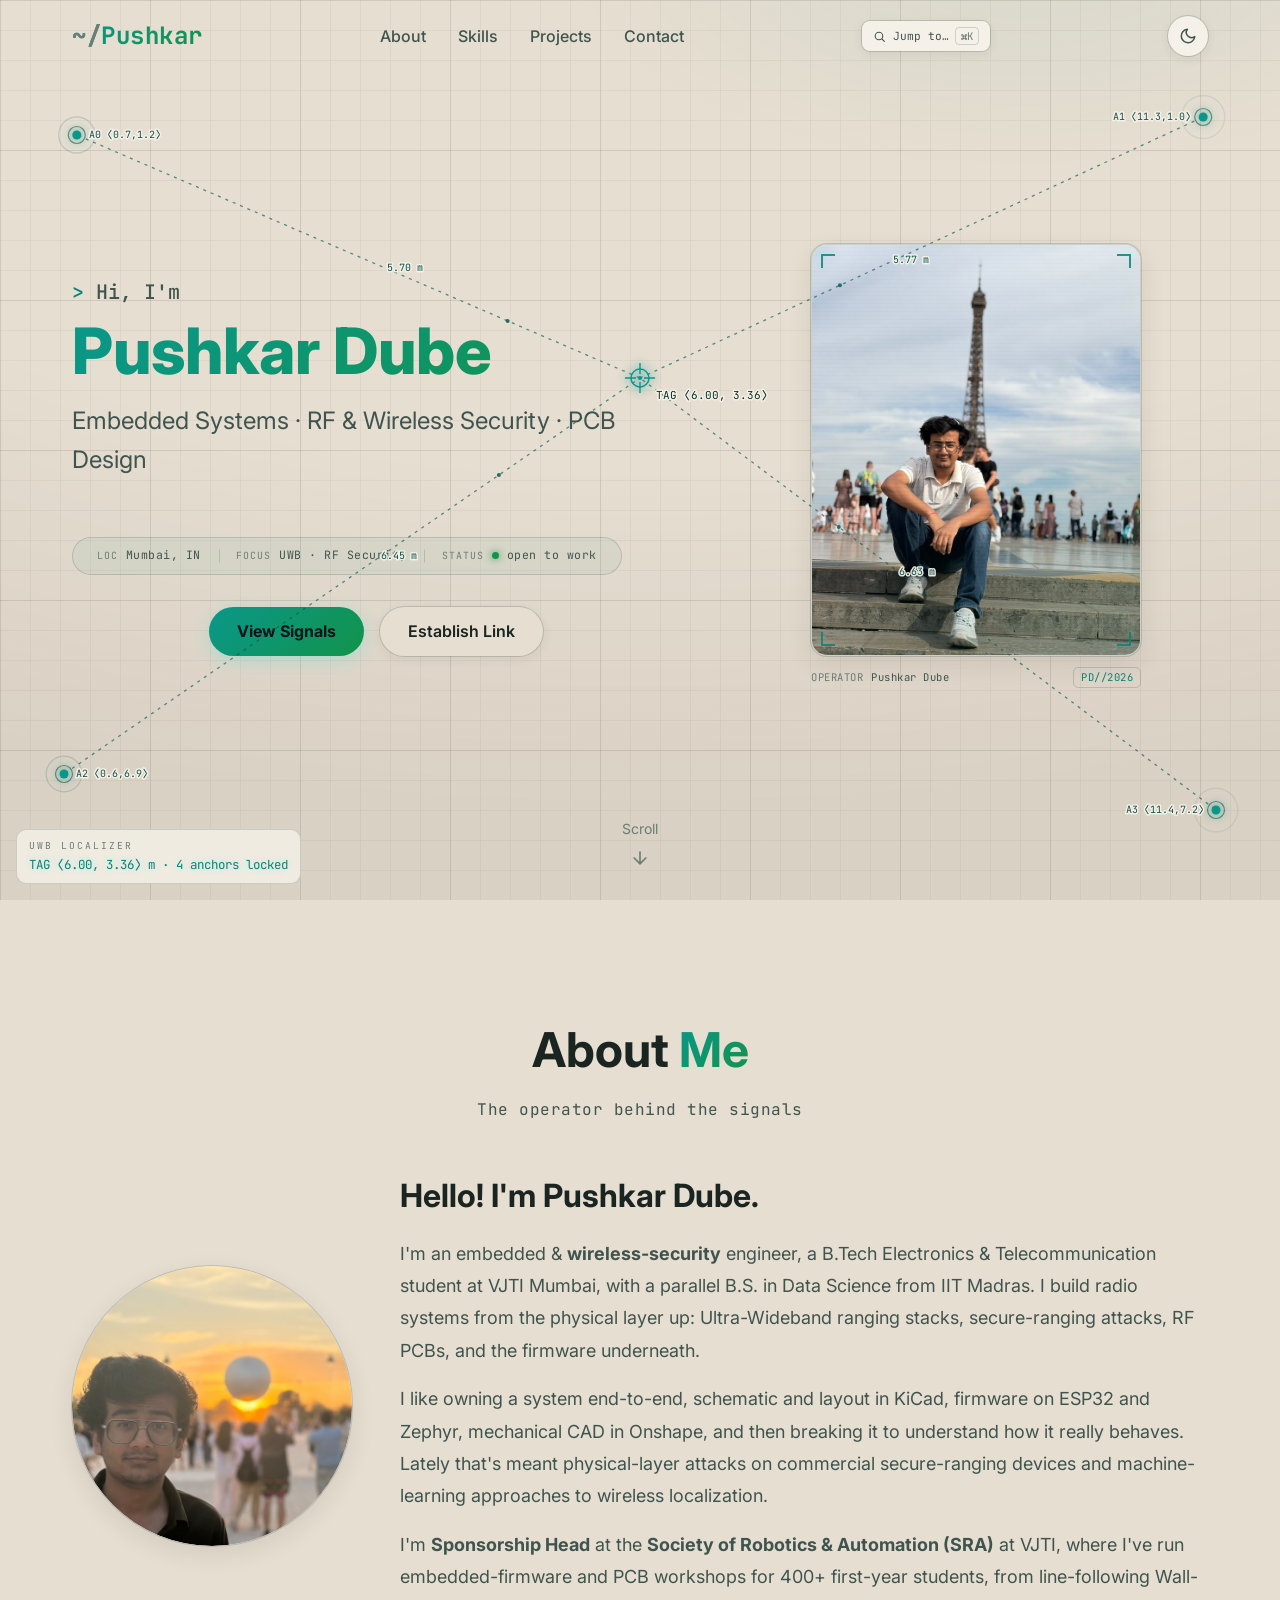
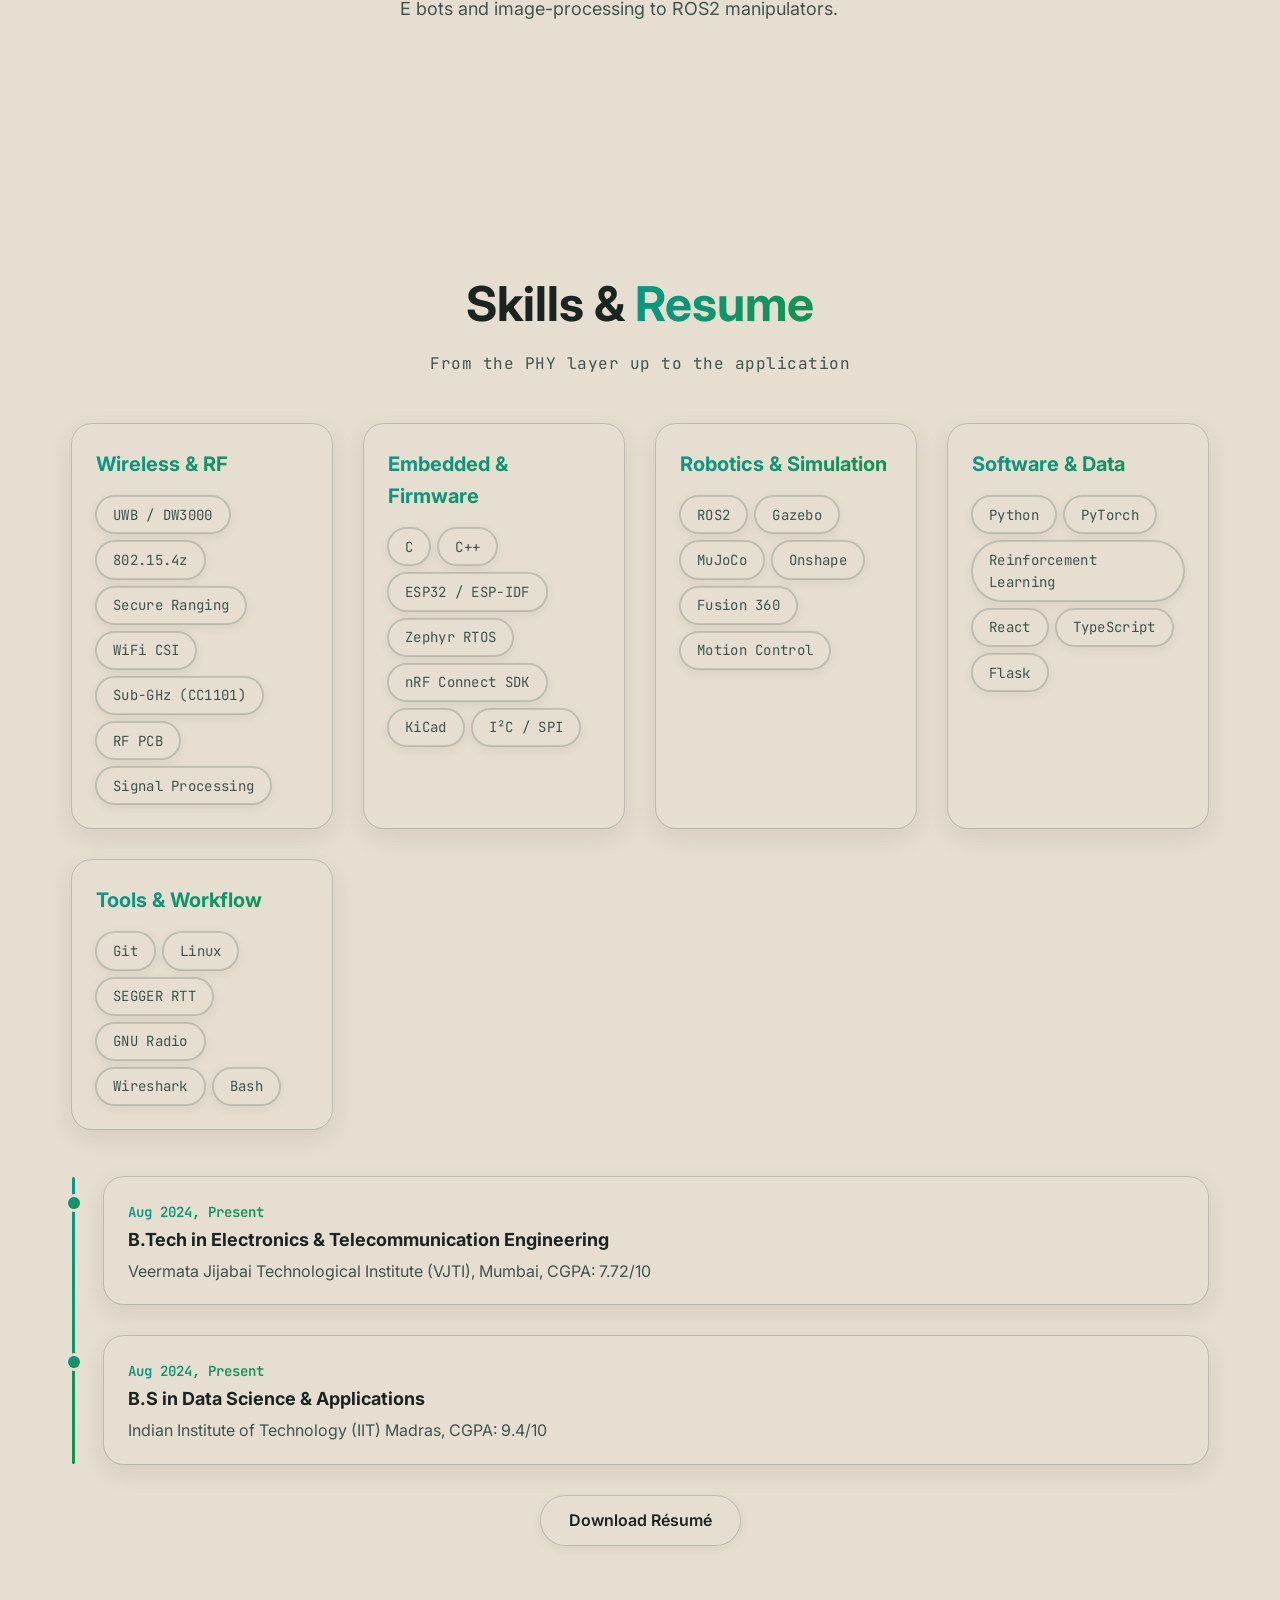
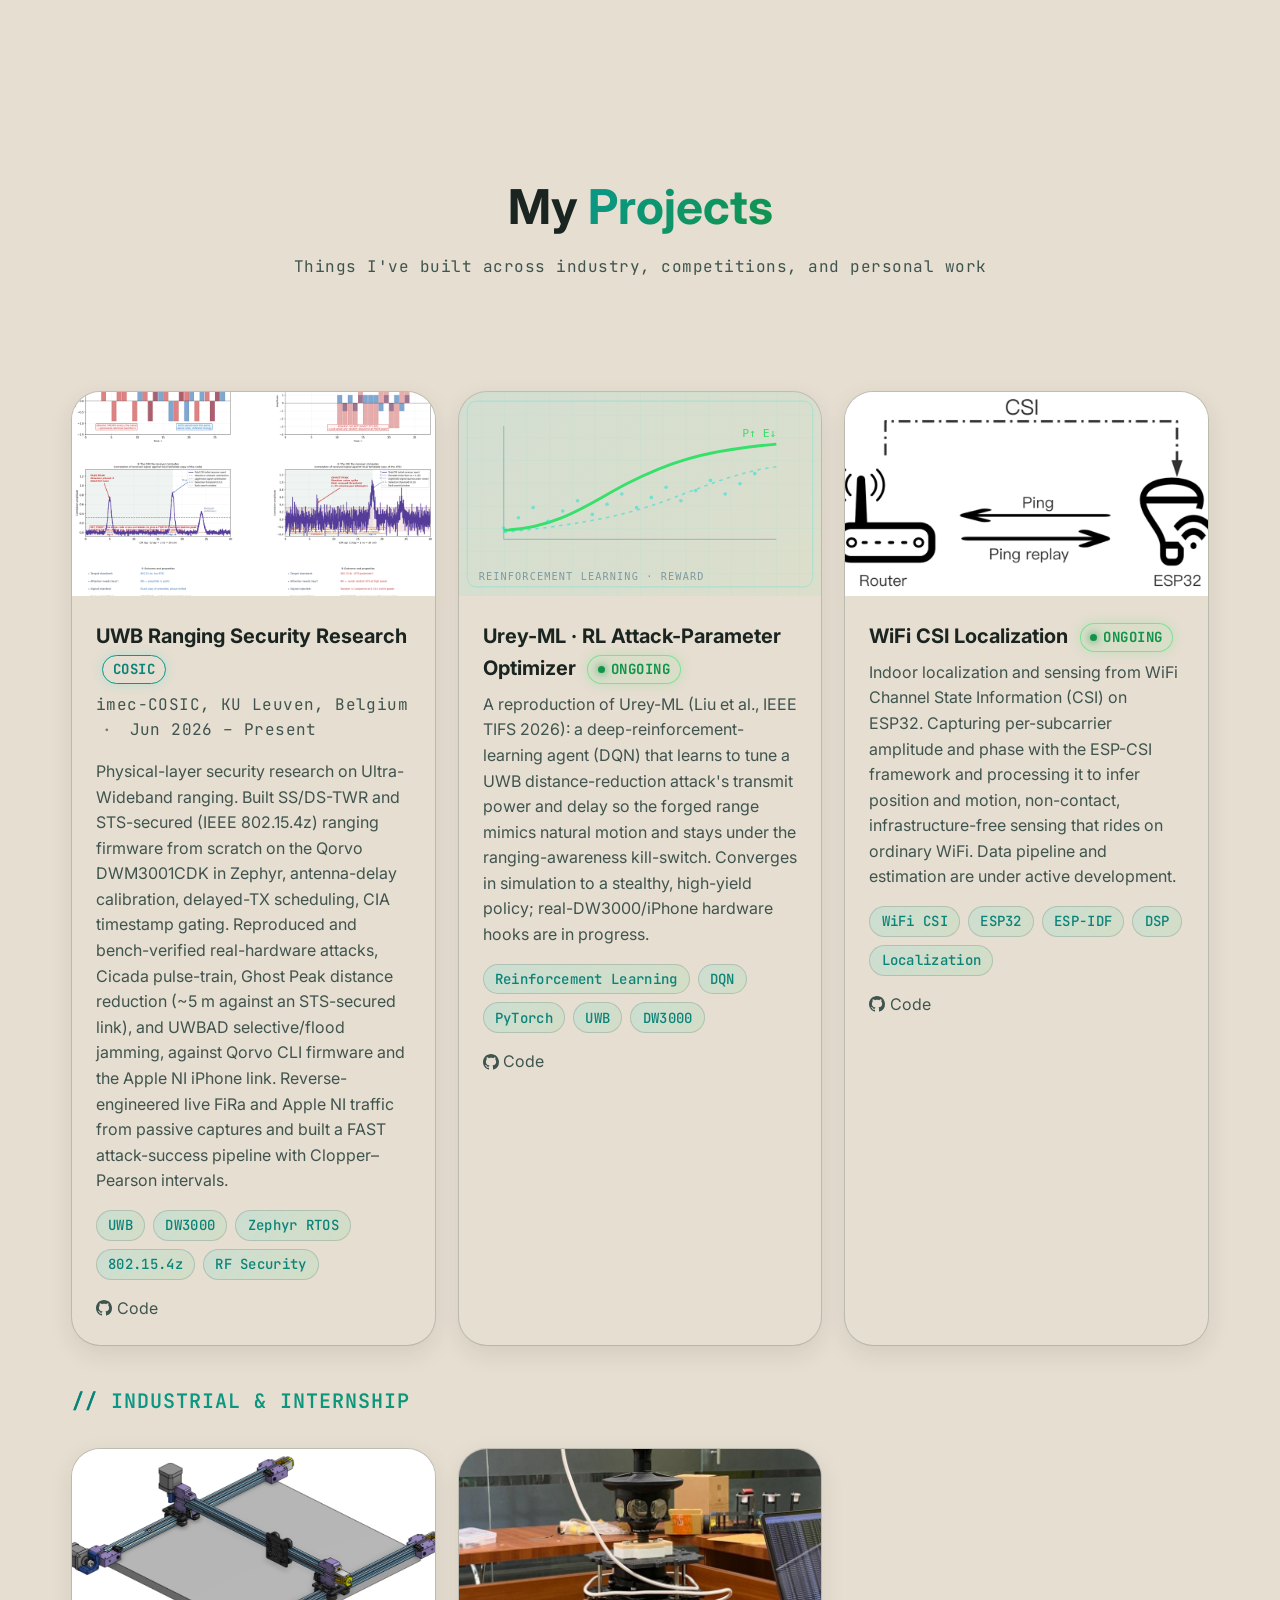
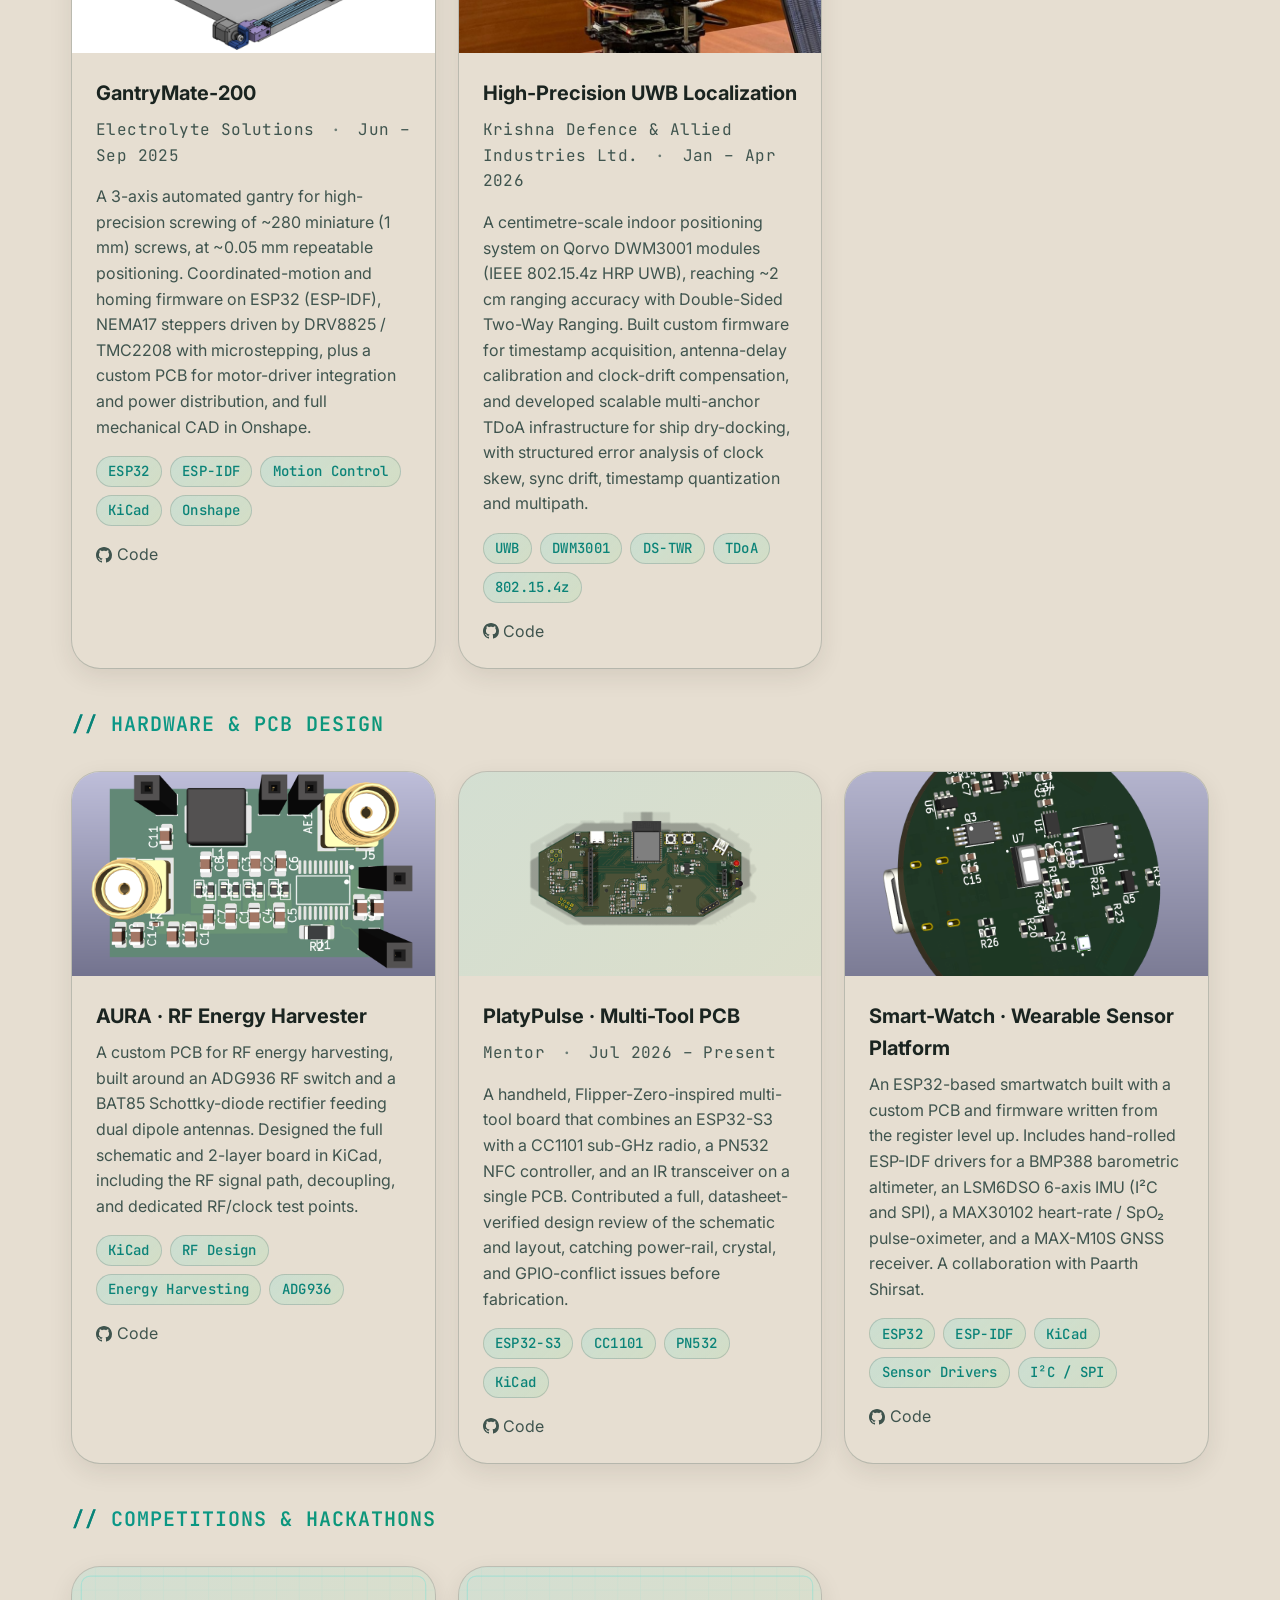
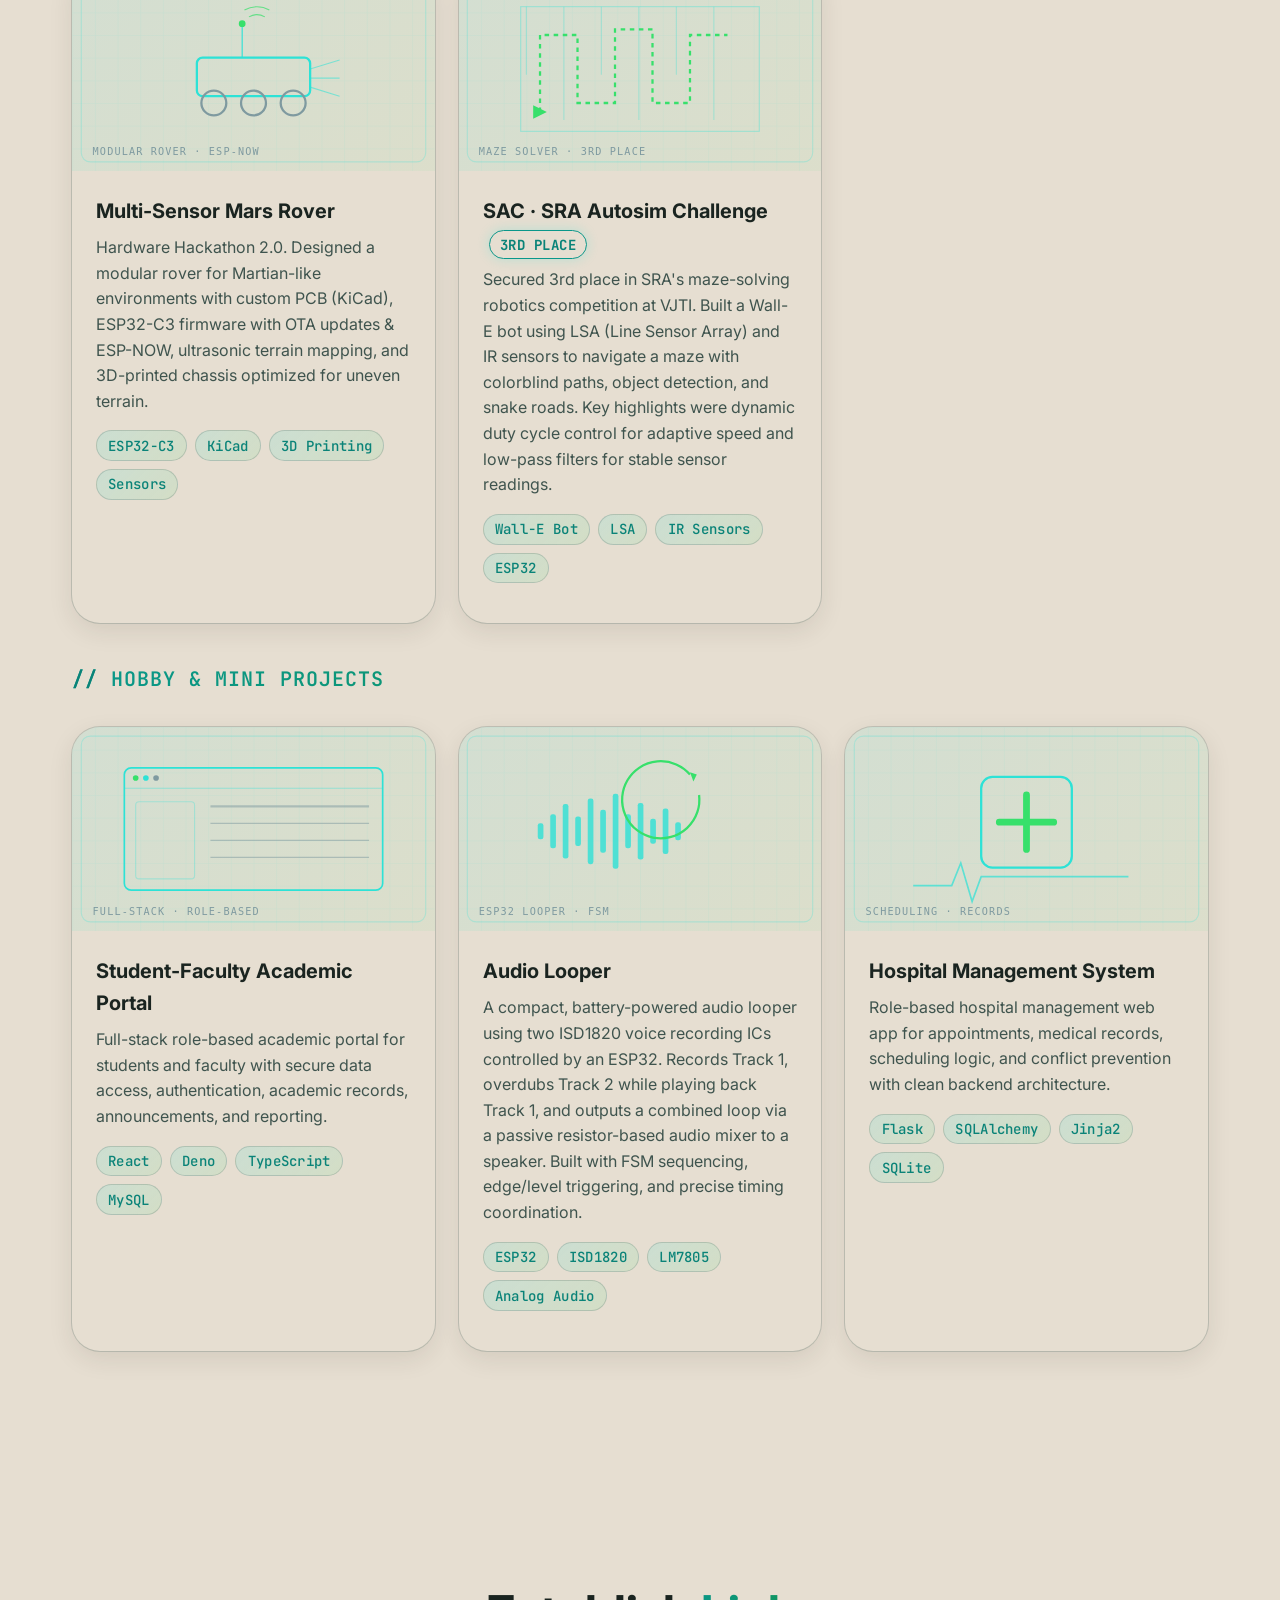
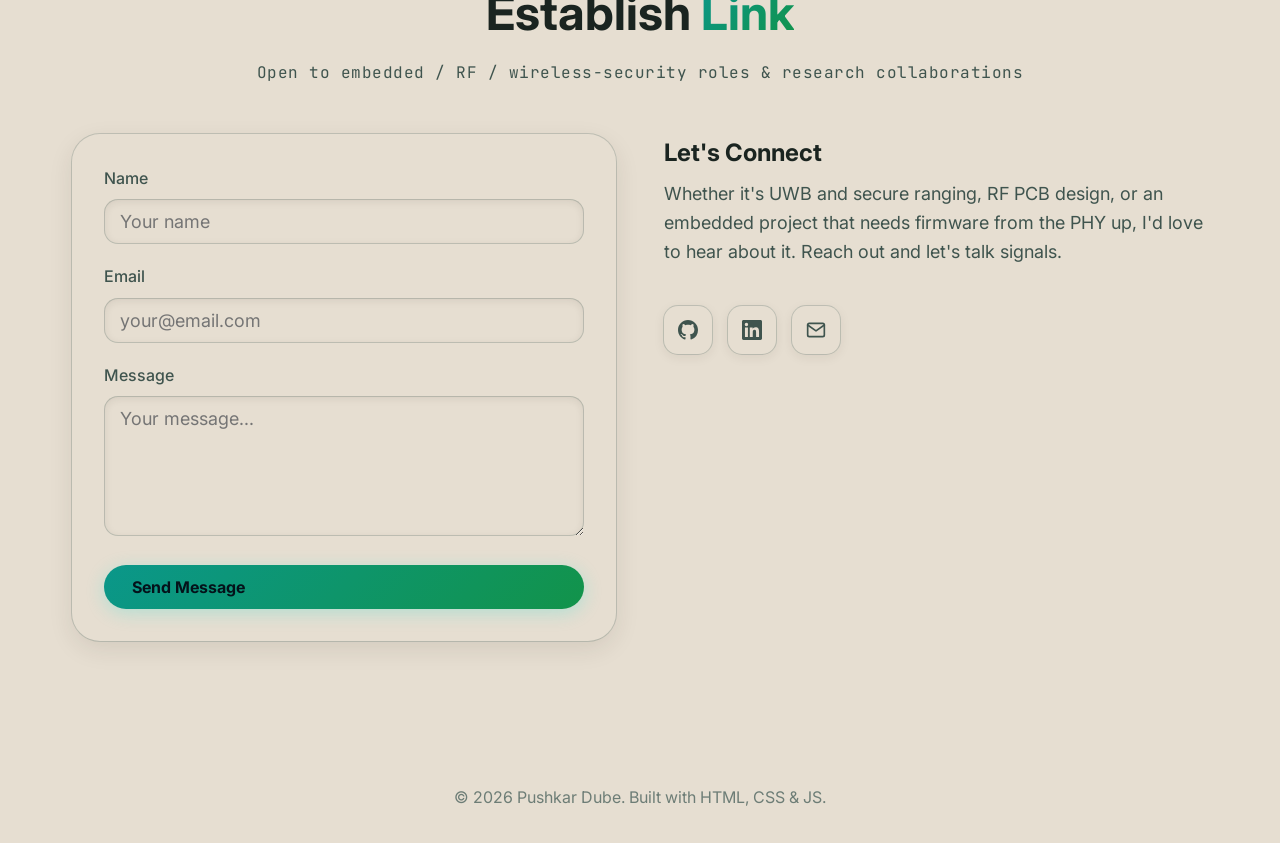
==== commit 1f6be04f: "Set warm light theme as the default" ====
--- a/index.html
+++ b/index.html
@@ -23,7 +23,7 @@
   <link href="https://fonts.googleapis.com/css2?family=Inter:wght@400;500;600;700;800&display=swap" rel="stylesheet">
 
   <link rel="stylesheet" href="css/style.css">
-  <script>(function(){var t="dark";try{t=localStorage.getItem("theme")||"dark";}catch(e){}document.documentElement.setAttribute("data-theme",t);})();</script>
+  <script>(function(){var t="light";try{t=localStorage.getItem("theme")||"light";}catch(e){}document.documentElement.setAttribute("data-theme",t);})();</script>
 </head>
 <body>
   <!-- Skip link -->
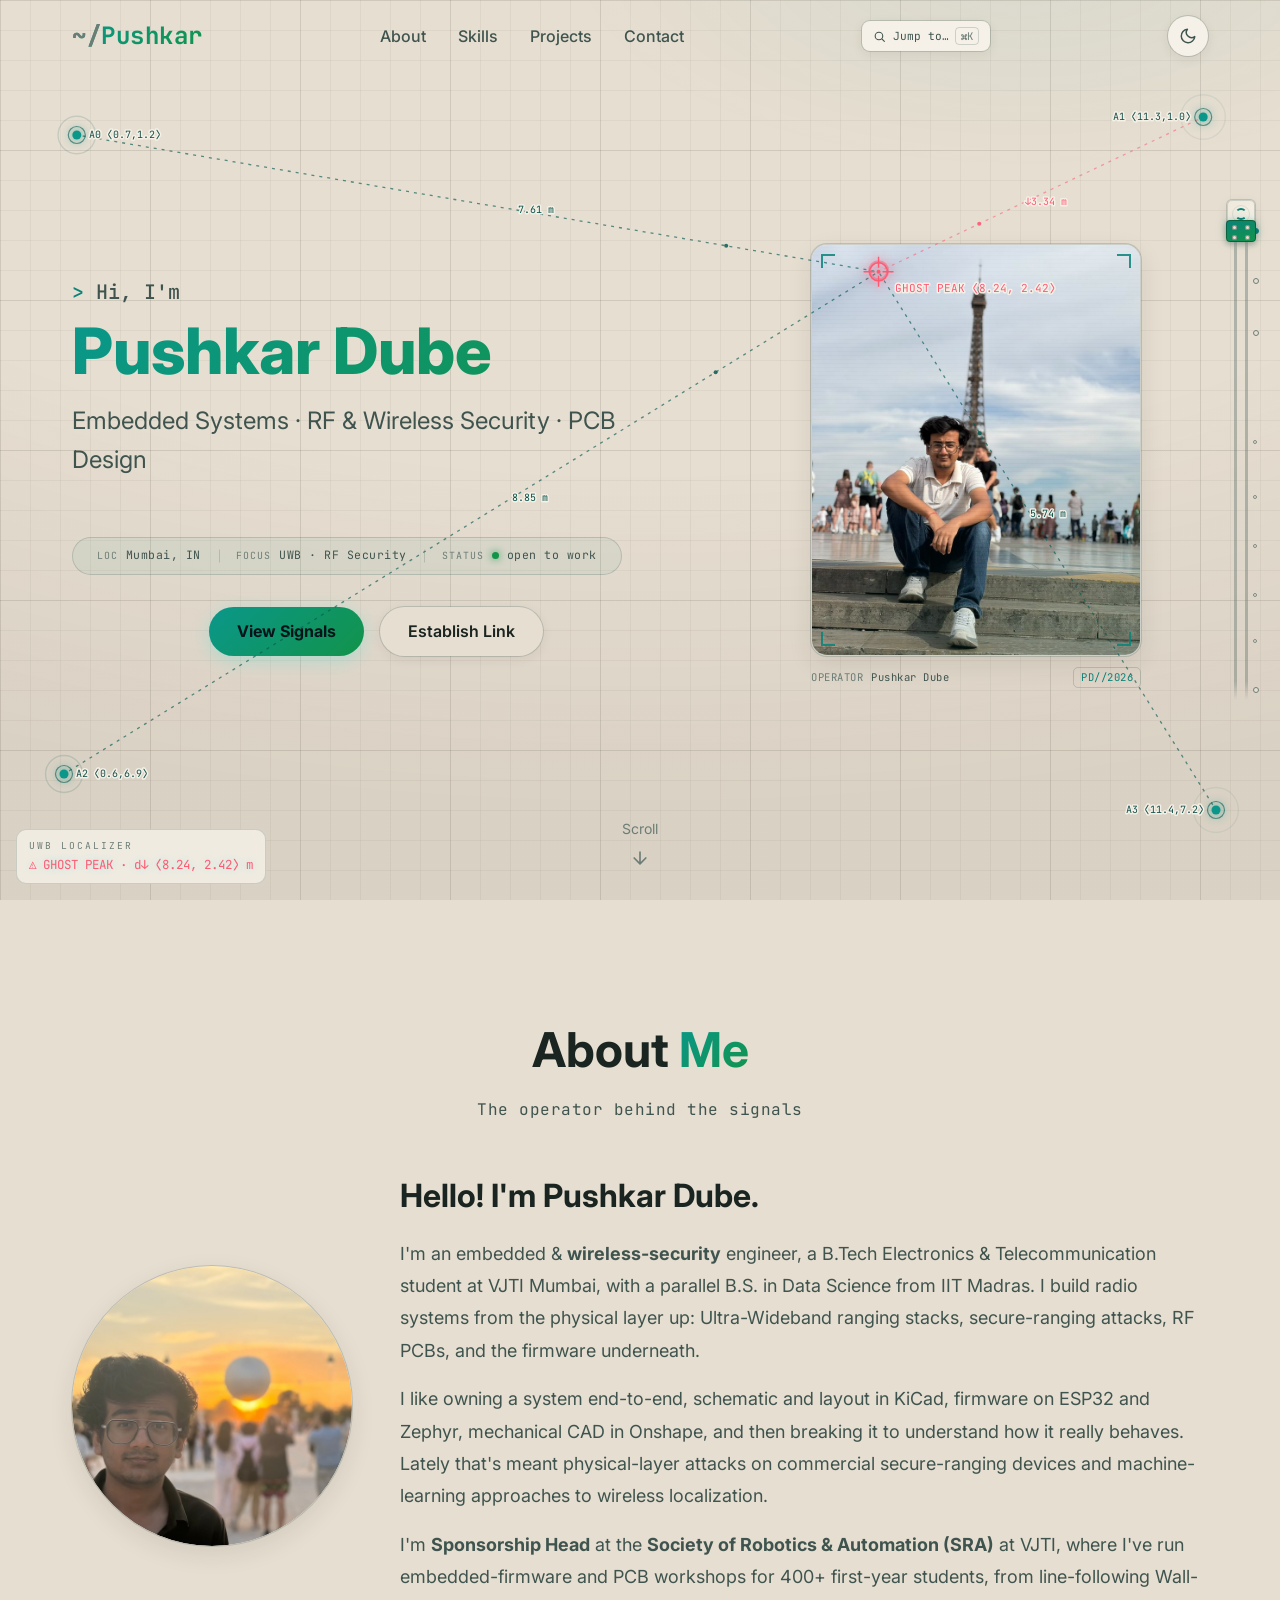
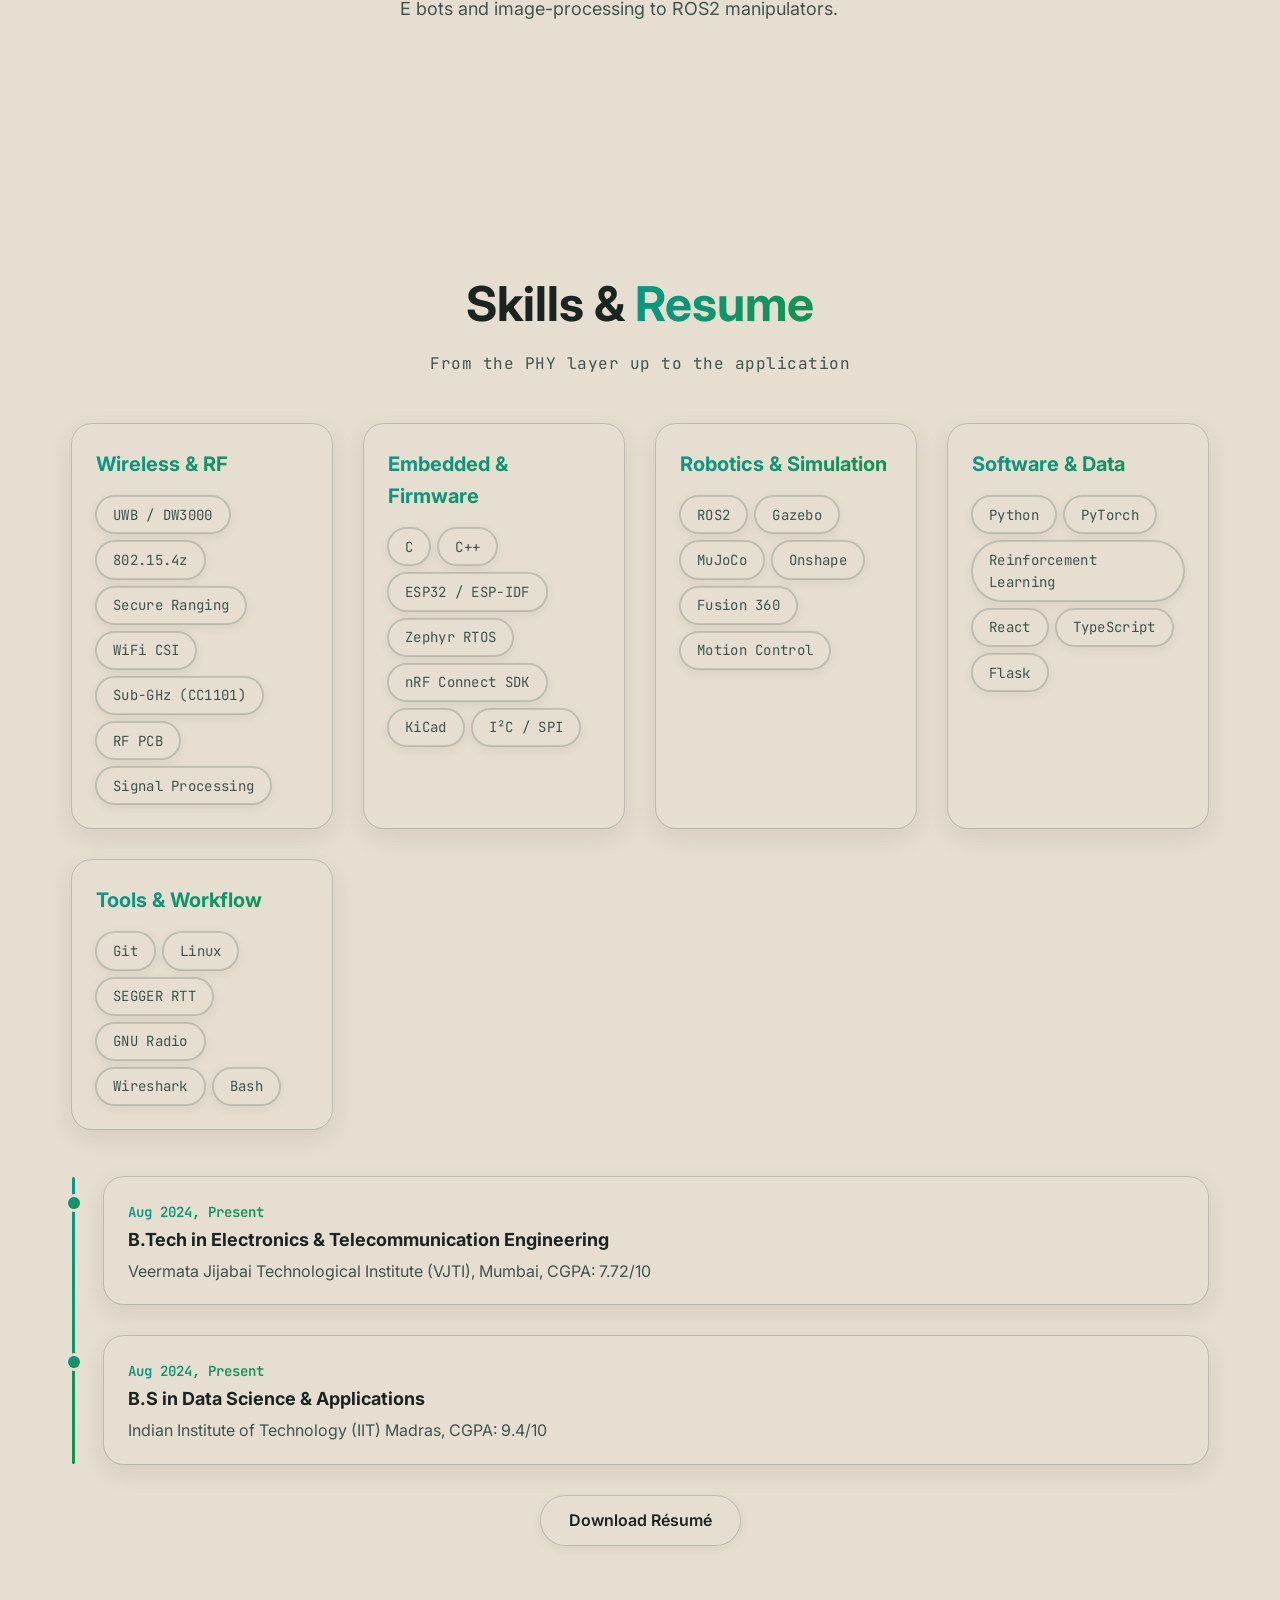
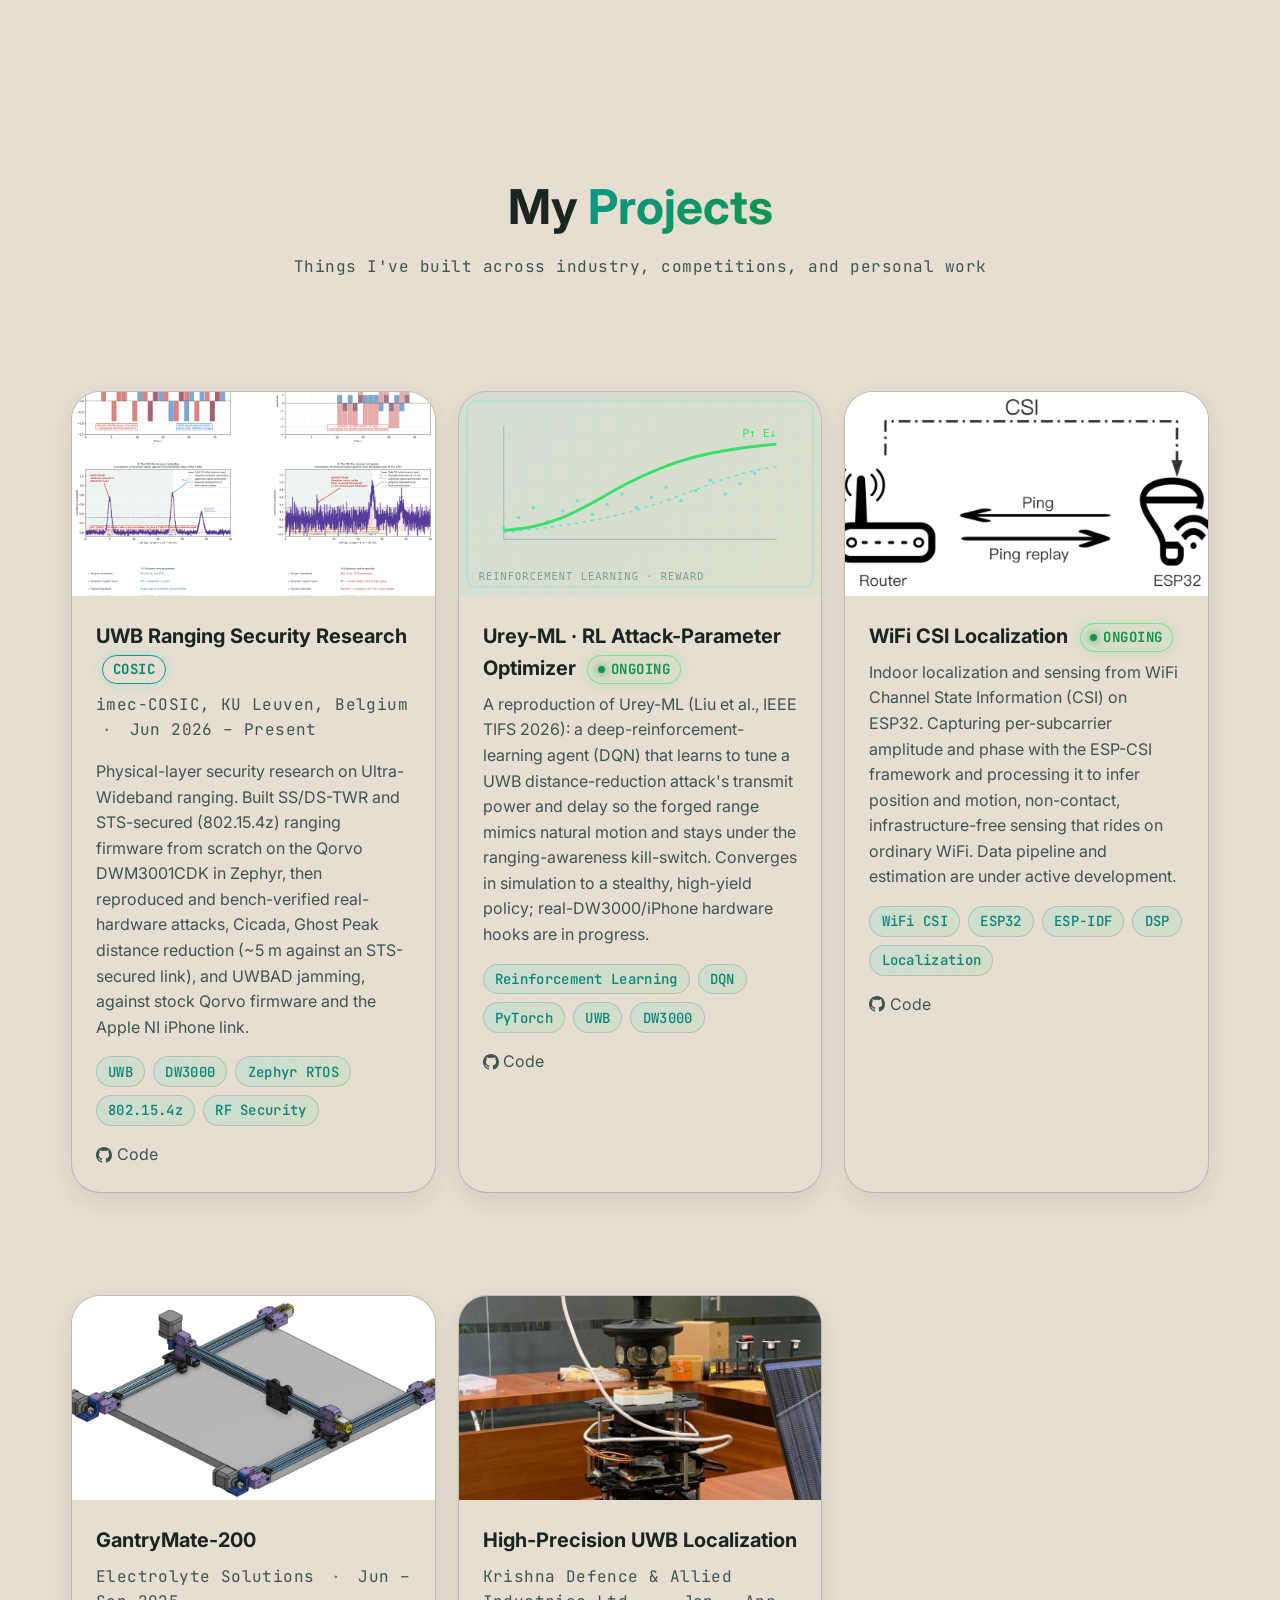
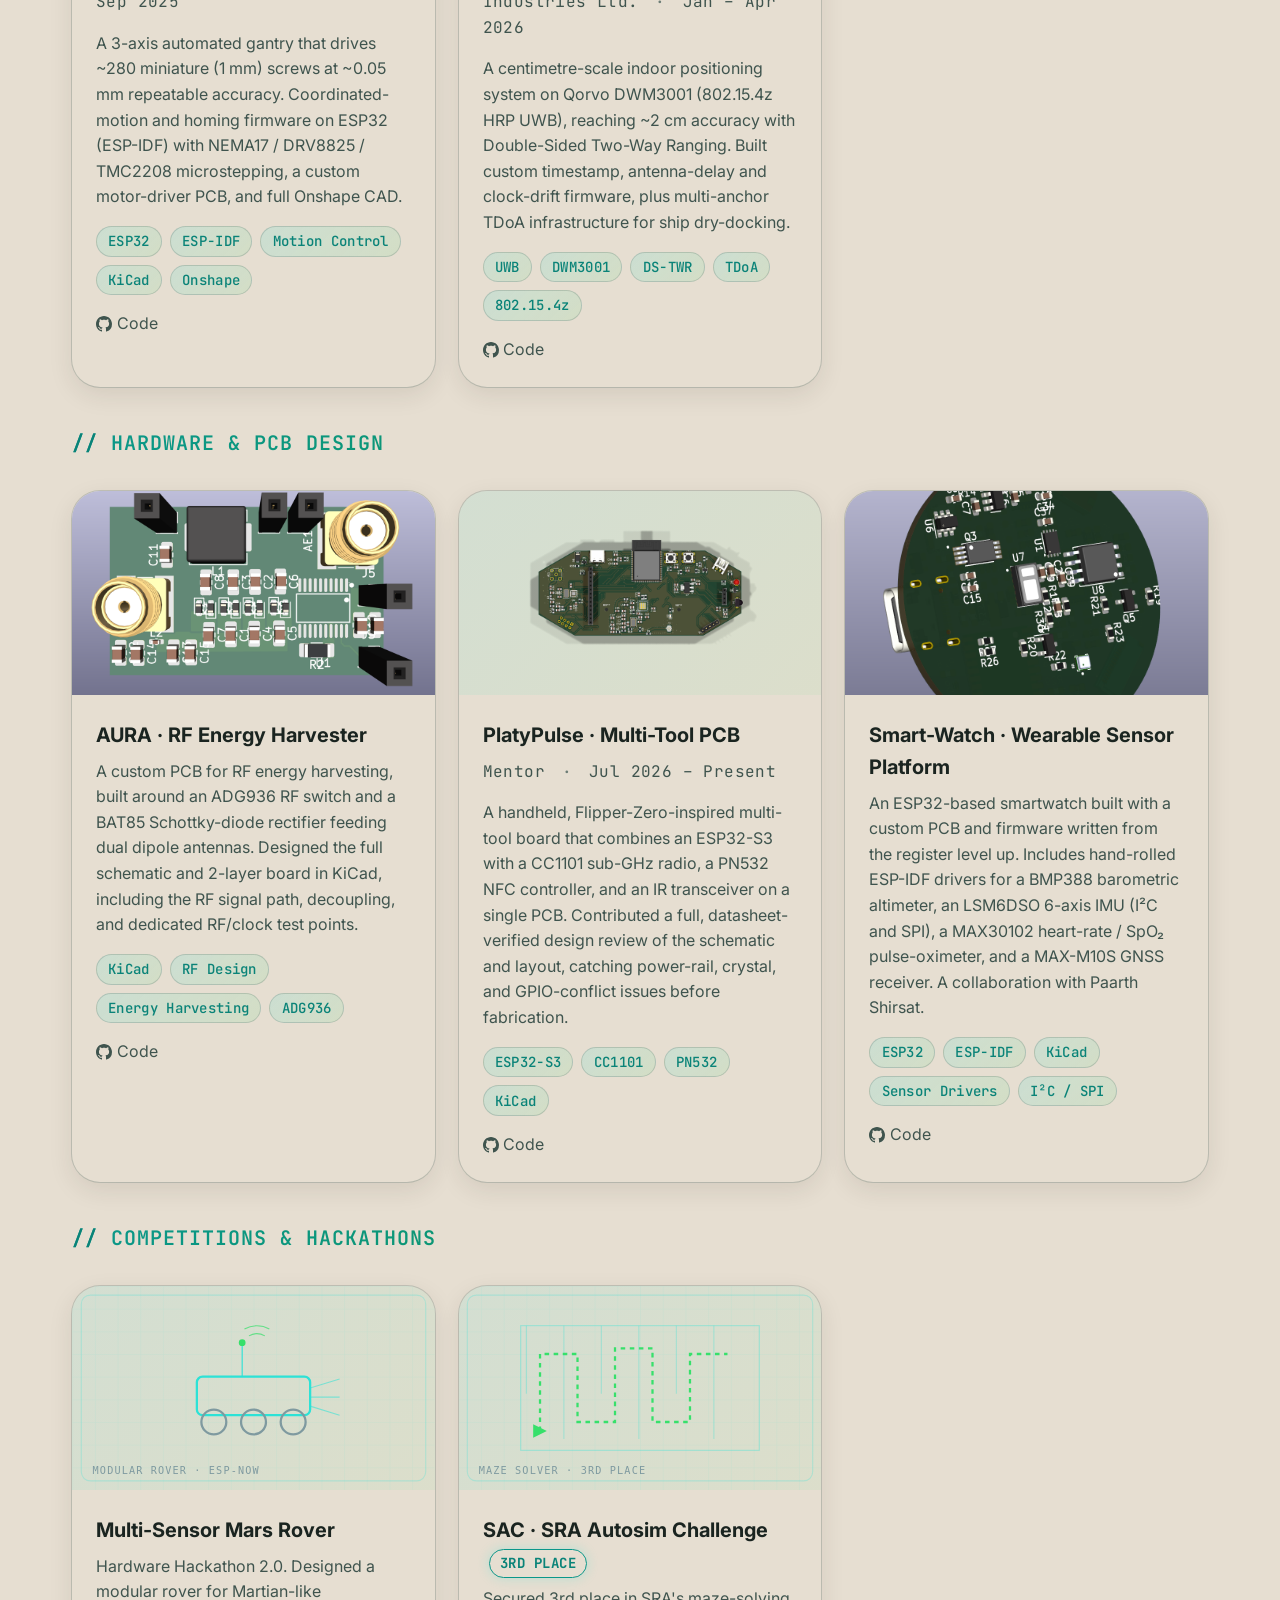
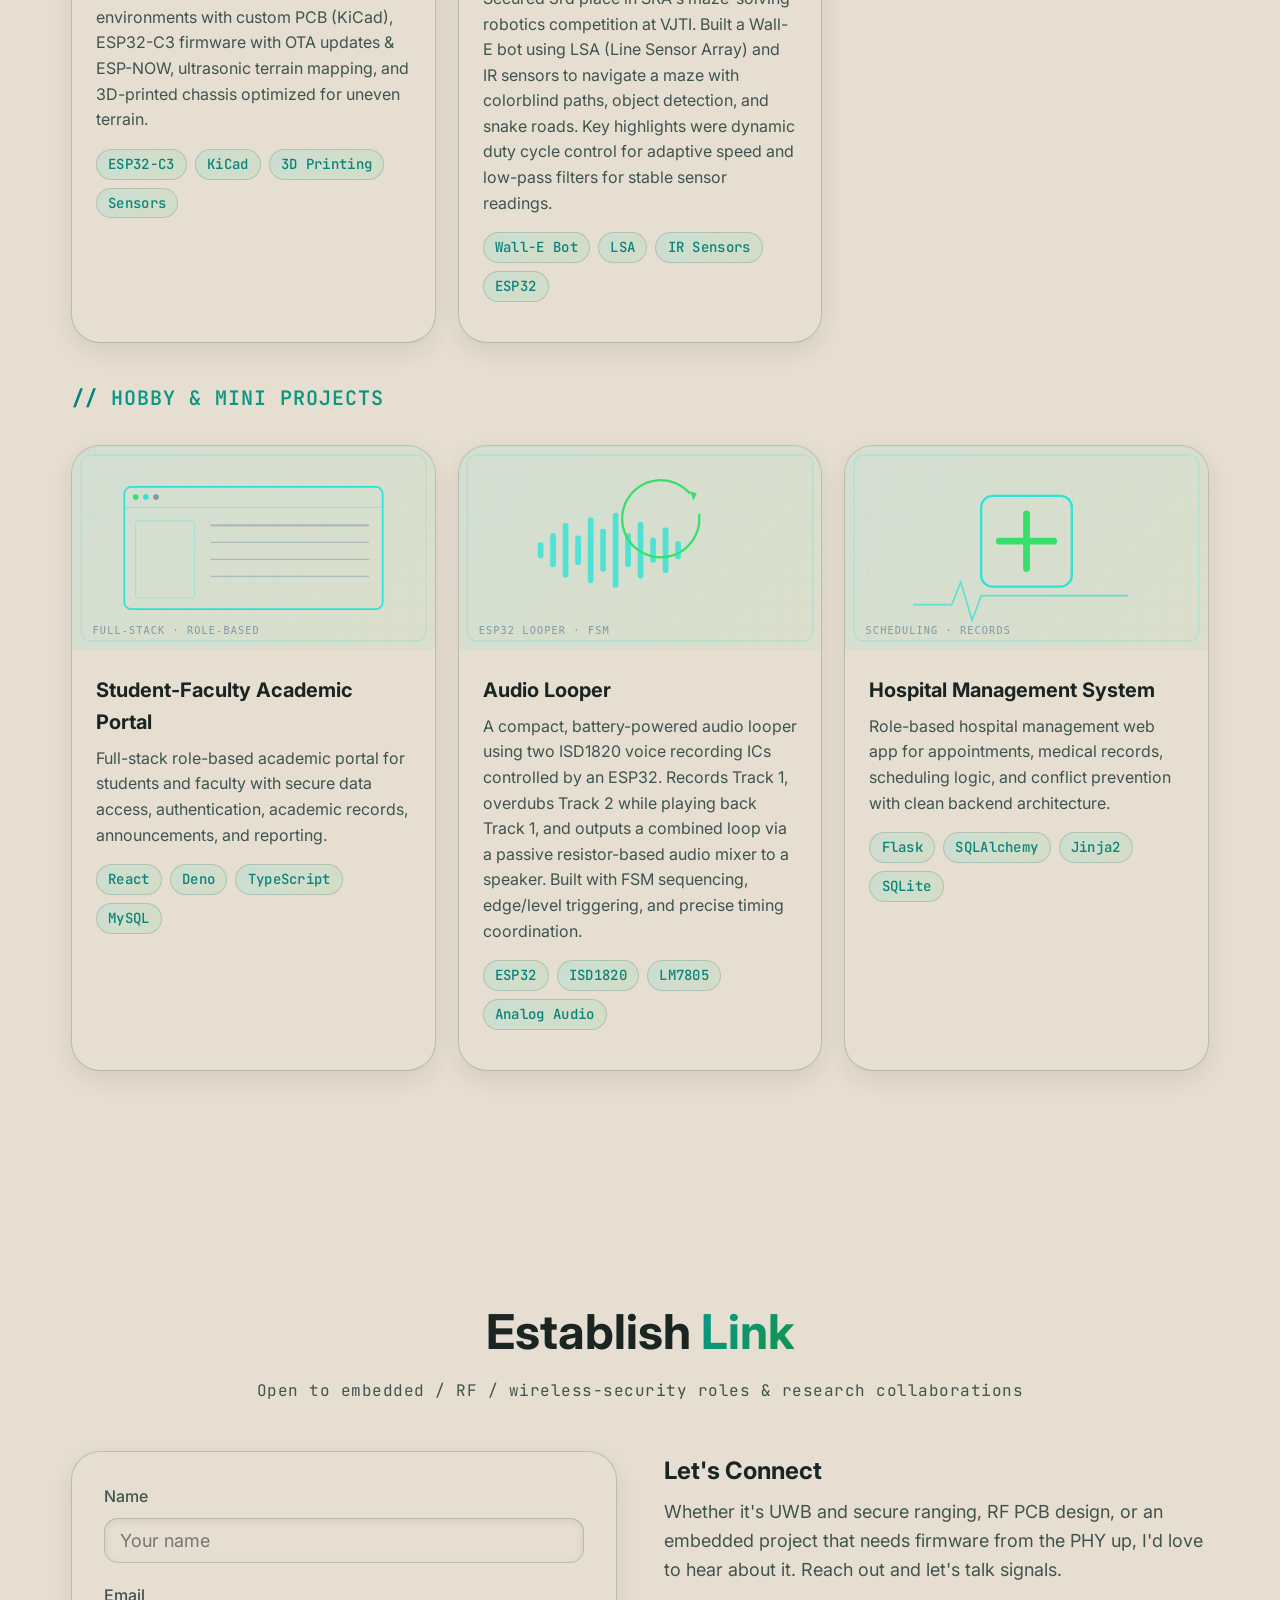
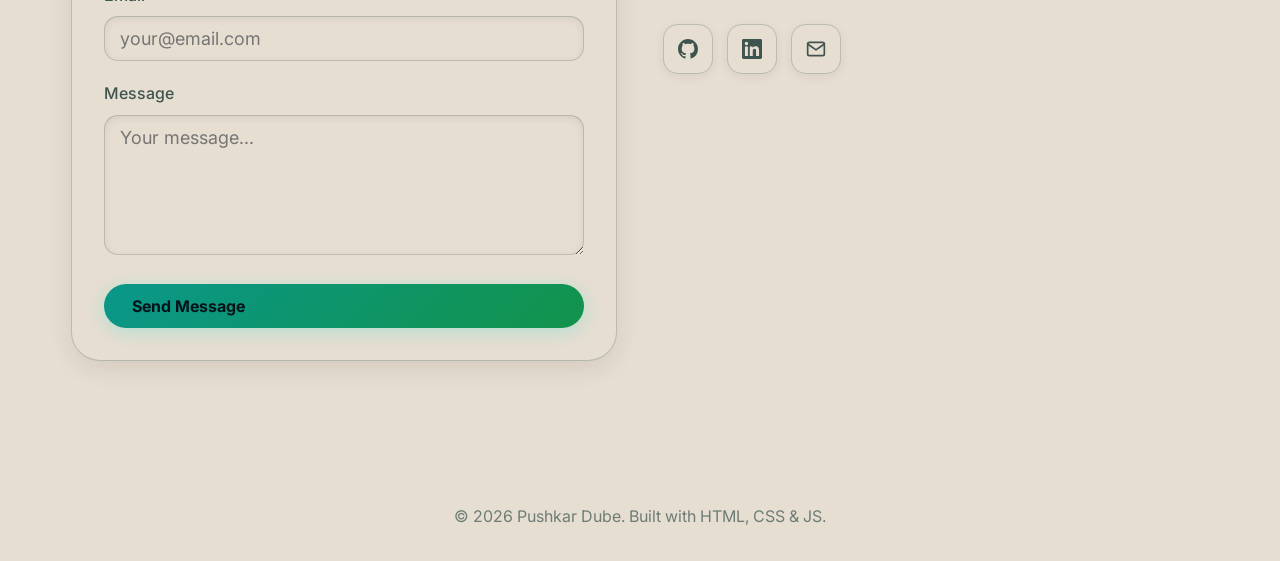
==== commit 8b79d0b0: "Add gantry-axis scroll indicator, trim card copy, fix nav - Add a passive stepper/lead-screw scroll " ====
--- a/index.html
+++ b/index.html
@@ -232,7 +232,7 @@
             <div class="project-info">
               <h3>UWB Ranging Security Research <span class="project-badge">COSIC</span></h3>
               <p class="project-org">imec-COSIC, KU Leuven, Belgium <span class="sep">·</span> Jun 2026 – Present</p>
-              <p>Physical-layer security research on Ultra-Wideband ranging. Built SS/DS-TWR and STS-secured (IEEE 802.15.4z) ranging firmware from scratch on the Qorvo DWM3001CDK in Zephyr, antenna-delay calibration, delayed-TX scheduling, CIA timestamp gating. Reproduced and bench-verified real-hardware attacks, Cicada pulse-train, Ghost Peak distance reduction (~5 m against an STS-secured link), and UWBAD selective/flood jamming, against Qorvo CLI firmware and the Apple NI iPhone link. Reverse-engineered live FiRa and Apple NI traffic from passive captures and built a FAST attack-success pipeline with Clopper–Pearson intervals.</p>
+              <p>Physical-layer security research on Ultra-Wideband ranging. Built SS/DS-TWR and STS-secured (802.15.4z) ranging firmware from scratch on the Qorvo DWM3001CDK in Zephyr, then reproduced and bench-verified real-hardware attacks, Cicada, Ghost Peak distance reduction (~5 m against an STS-secured link), and UWBAD jamming, against stock Qorvo firmware and the Apple NI iPhone link.</p>
               <div class="project-tech">
                 <span>UWB</span>
                 <span>DW3000</span>
@@ -306,7 +306,7 @@
             <div class="project-info">
               <h3>GantryMate-200</h3>
               <p class="project-org">Electrolyte Solutions <span class="sep">·</span> Jun – Sep 2025</p>
-              <p>A 3-axis automated gantry for high-precision screwing of ~280 miniature (1 mm) screws, at ~0.05 mm repeatable positioning. Coordinated-motion and homing firmware on ESP32 (ESP-IDF), NEMA17 steppers driven by DRV8825 / TMC2208 with microstepping, plus a custom PCB for motor-driver integration and power distribution, and full mechanical CAD in Onshape.</p>
+              <p>A 3-axis automated gantry that drives ~280 miniature (1 mm) screws at ~0.05 mm repeatable accuracy. Coordinated-motion and homing firmware on ESP32 (ESP-IDF) with NEMA17 / DRV8825 / TMC2208 microstepping, a custom motor-driver PCB, and full Onshape CAD.</p>
               <div class="project-tech">
                 <span>ESP32</span>
                 <span>ESP-IDF</span>
@@ -330,7 +330,7 @@
             <div class="project-info">
               <h3>High-Precision UWB Localization</h3>
               <p class="project-org">Krishna Defence &amp; Allied Industries Ltd. <span class="sep">·</span> Jan – Apr 2026</p>
-              <p>A centimetre-scale indoor positioning system on Qorvo DWM3001 modules (IEEE 802.15.4z HRP UWB), reaching ~2 cm ranging accuracy with Double-Sided Two-Way Ranging. Built custom firmware for timestamp acquisition, antenna-delay calibration and clock-drift compensation, and developed scalable multi-anchor TDoA infrastructure for ship dry-docking, with structured error analysis of clock skew, sync drift, timestamp quantization and multipath.</p>
+              <p>A centimetre-scale indoor positioning system on Qorvo DWM3001 (802.15.4z HRP UWB), reaching ~2 cm accuracy with Double-Sided Two-Way Ranging. Built custom timestamp, antenna-delay and clock-drift firmware, plus multi-anchor TDoA infrastructure for ship dry-docking.</p>
               <div class="project-tech">
                 <span>UWB</span>
                 <span>DWM3001</span>
@@ -566,6 +566,19 @@
     </div>
   </footer>
 
+  <!-- Gantry-axis scrollbar: stepper -> rods -> toolhead carriage -->
+  <div class="scroll-rail" id="scrollRail" aria-hidden="true">
+    <div class="rail-motor"><span class="rail-coupler" id="railCoupler"></span></div>
+    <div class="rail-track">
+      <div class="rail-rod left"></div>
+      <div class="rail-rod right"></div>
+      <div class="rail-ticks" id="railTicks"></div>
+      <div class="rail-carriage" id="railCarriage">
+        <span class="bearing"></span><span class="bearing"></span><span class="bearing"></span><span class="bearing"></span>
+      </div>
+    </div>
+  </div>
+
   <!-- Command palette (⌘K) -->
   <div class="cmdk" id="cmdk" role="dialog" aria-modal="true" aria-label="Command palette">
     <div class="cmdk-panel" role="document">
--- a/css/style.css
+++ b/css/style.css
@@ -1563,3 +1563,60 @@
   .hero-grid .hero-spec { margin-left: auto; }
   .hero-portrait { order: -1; max-width: 240px; }
 }
+
+/* (scroll-snap removed — normal scrolling) */
+
+/* ============================================
+   Gantry-axis scrollbar: stepper -> rods -> toolhead carriage
+   ============================================ */
+.scroll-rail {
+  position: fixed; right: 16px; top: 50%; transform: translateY(-50%);
+  height: min(58vh, 500px); width: 46px; z-index: 45;
+  pointer-events: none; display: flex; flex-direction: column; align-items: center;
+}
+.scroll-rail * { pointer-events: auto; }
+
+/* NEMA stepper at the top of the axis */
+.rail-motor {
+  position: relative; flex: none; width: 28px; height: 28px; border-radius: 5px;
+  background: linear-gradient(145deg, var(--bg-card-hover), var(--bg-card));
+  border: 1px solid var(--border-color); box-shadow: var(--shadow-neu-sm);
+  display: flex; align-items: center; justify-content: center;
+}
+.rail-motor::before { content: ''; position: absolute; inset: 4px; border: 1px solid var(--border-color); border-radius: 50%; opacity: 0.5; }
+.rail-coupler { width: 12px; height: 12px; border-radius: 50%; border: 2px solid var(--accent); border-left-color: transparent; border-right-color: transparent; }
+
+/* the linear axis */
+.rail-track { position: relative; flex: 1; width: 100%; margin-top: 3px; }
+.rail-rod {
+  position: absolute; top: 0; bottom: 0; width: 3px; border-radius: 2px;
+  background: linear-gradient(180deg, transparent, var(--text-muted) 4%, var(--text-muted) 96%, transparent);
+  opacity: 0.45;
+}
+.rail-rod.left { left: calc(50% - 7px); }
+.rail-rod.right { left: calc(50% + 4px); }
+
+/* section stops */
+.rail-ticks { position: absolute; inset: 0; }
+.rail-tick { position: absolute; left: calc(50% + 8px); transform: translateY(-50%); padding: 6px 4px; background: none; border: none; cursor: pointer; }
+.rt-dot { display: block; width: 6px; height: 6px; border-radius: 50%; border: 1px solid var(--text-muted); background: var(--bg-primary); transition: 0.2s; }
+.rt-num { position: absolute; right: calc(100% + 2px); top: 50%; transform: translateY(-50%); font-family: var(--font-mono); font-size: 0.52rem; color: var(--text-muted); opacity: 0; transition: 0.2s; white-space: nowrap; }
+.rail-tick.on .rt-dot, .rail-tick:hover .rt-dot { border-color: var(--accent); background: var(--accent); box-shadow: 0 0 6px var(--accent-glow); }
+.rail-tick.on .rt-num, .rail-tick:hover .rt-num { opacity: 1; }
+.rail-tick.minor .rt-dot { width: 4px; height: 4px; opacity: 0.85; }
+.rail-tick.minor { padding: 5px 4px; }
+
+/* toolhead carriage riding the rods */
+.rail-carriage {
+  position: absolute; left: 50%; top: 0; transform: translate(-50%, -50%);
+  width: 30px; height: 22px; border-radius: 4px;
+  background: linear-gradient(160deg, var(--accent), var(--accent-end));
+  border: 1px solid rgba(4, 18, 20, 0.35);
+  box-shadow: 0 0 12px var(--accent-glow), 0 2px 6px rgba(0, 0, 0, 0.3);
+  display: grid; grid-template-columns: 1fr 1fr; grid-template-rows: 1fr 1fr; gap: 5px;
+  place-items: center; padding: 4px; will-change: top;
+}
+.rail-carriage .bearing { width: 5px; height: 5px; border-radius: 50%; background: var(--bg-primary); box-shadow: inset 0 0 0 1px rgba(4, 18, 20, 0.4); }
+
+@media (max-width: 860px) { .scroll-rail { display: none; } }
+@media (prefers-reduced-motion: reduce) { .rail-carriage { transition: none; } }
